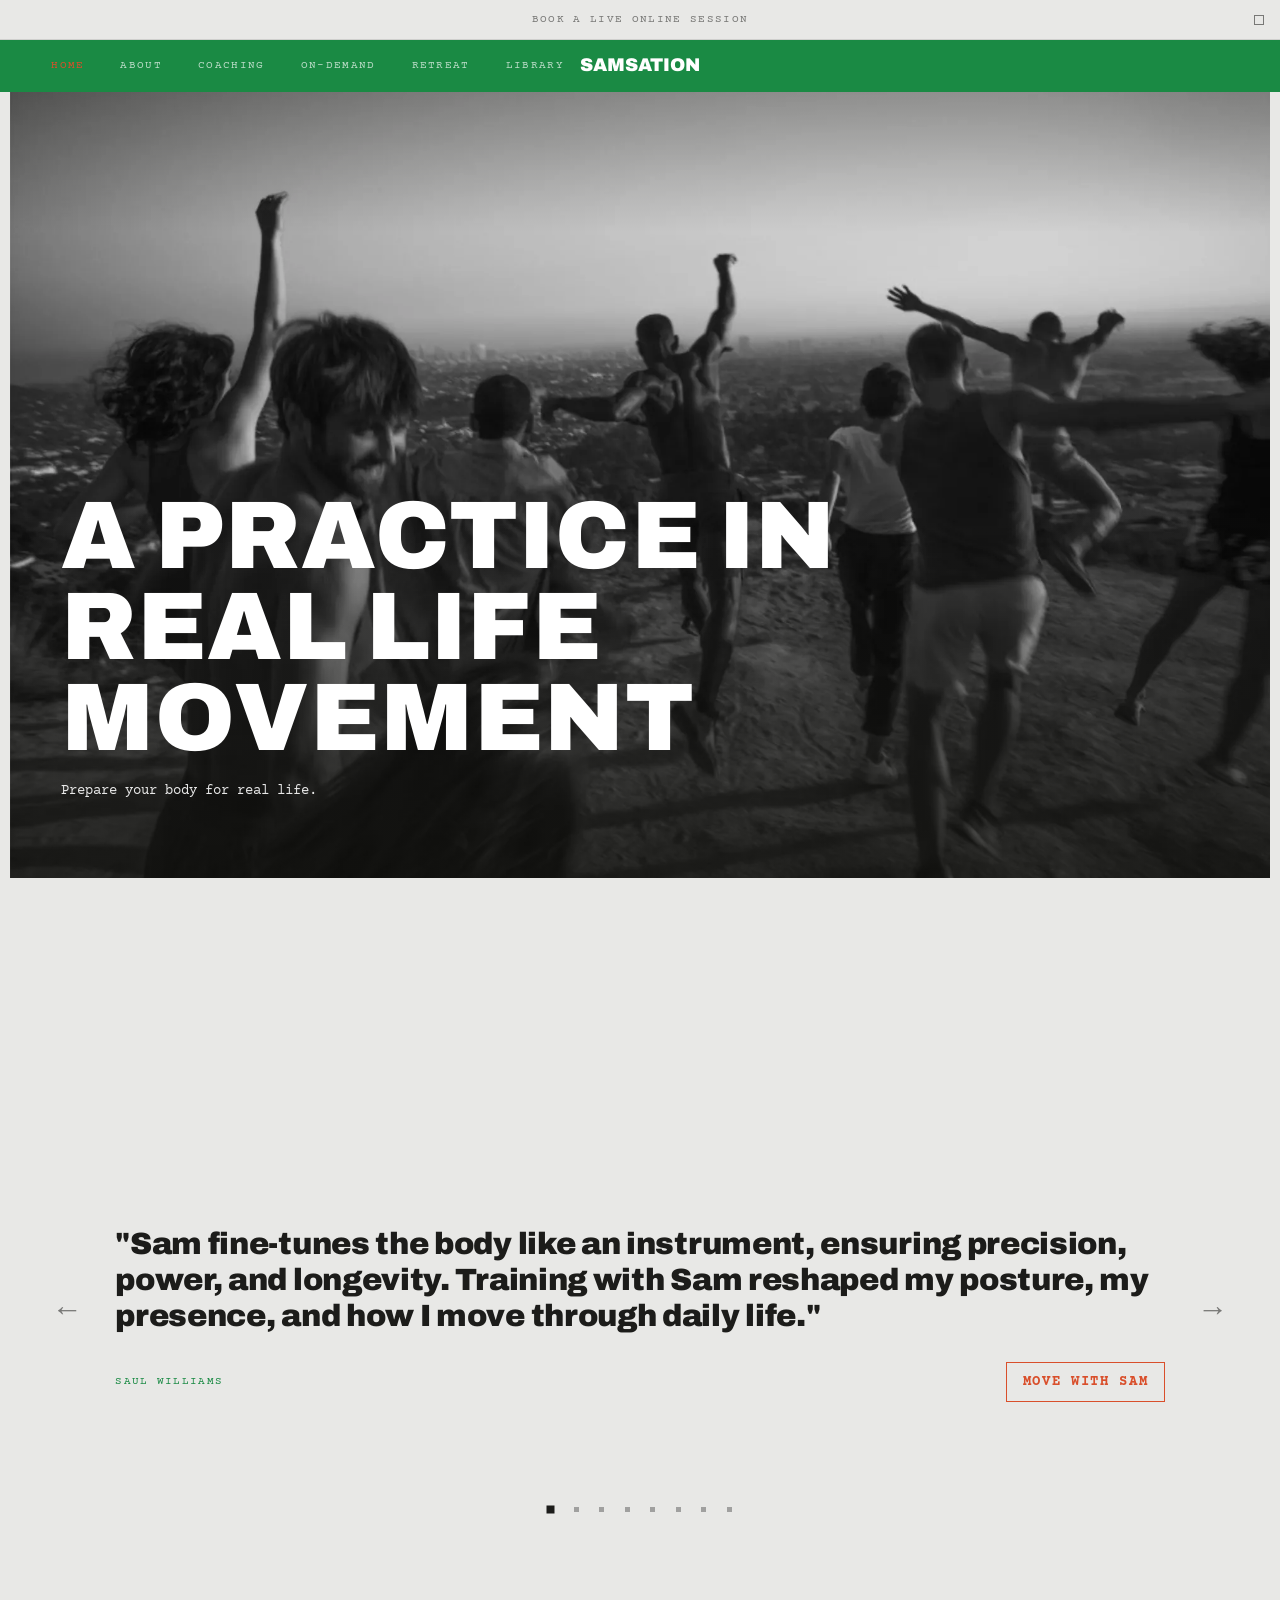
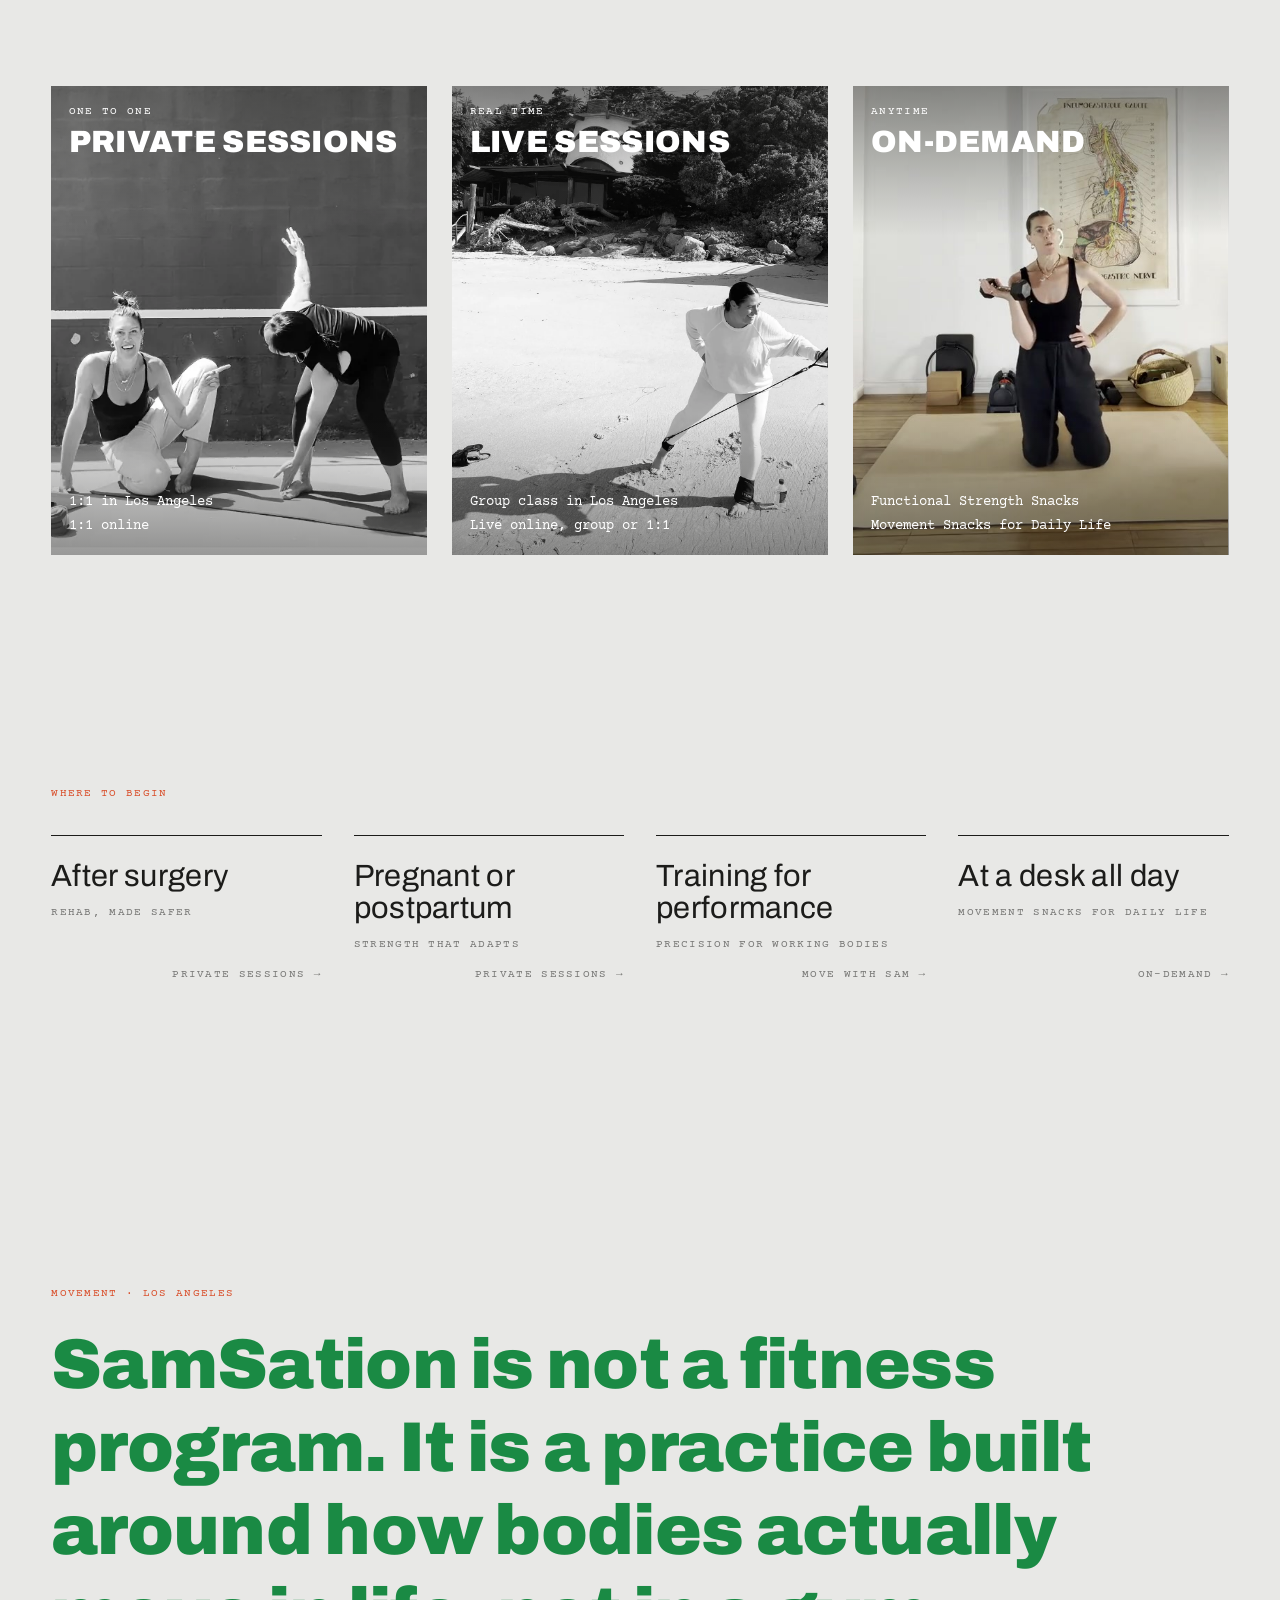
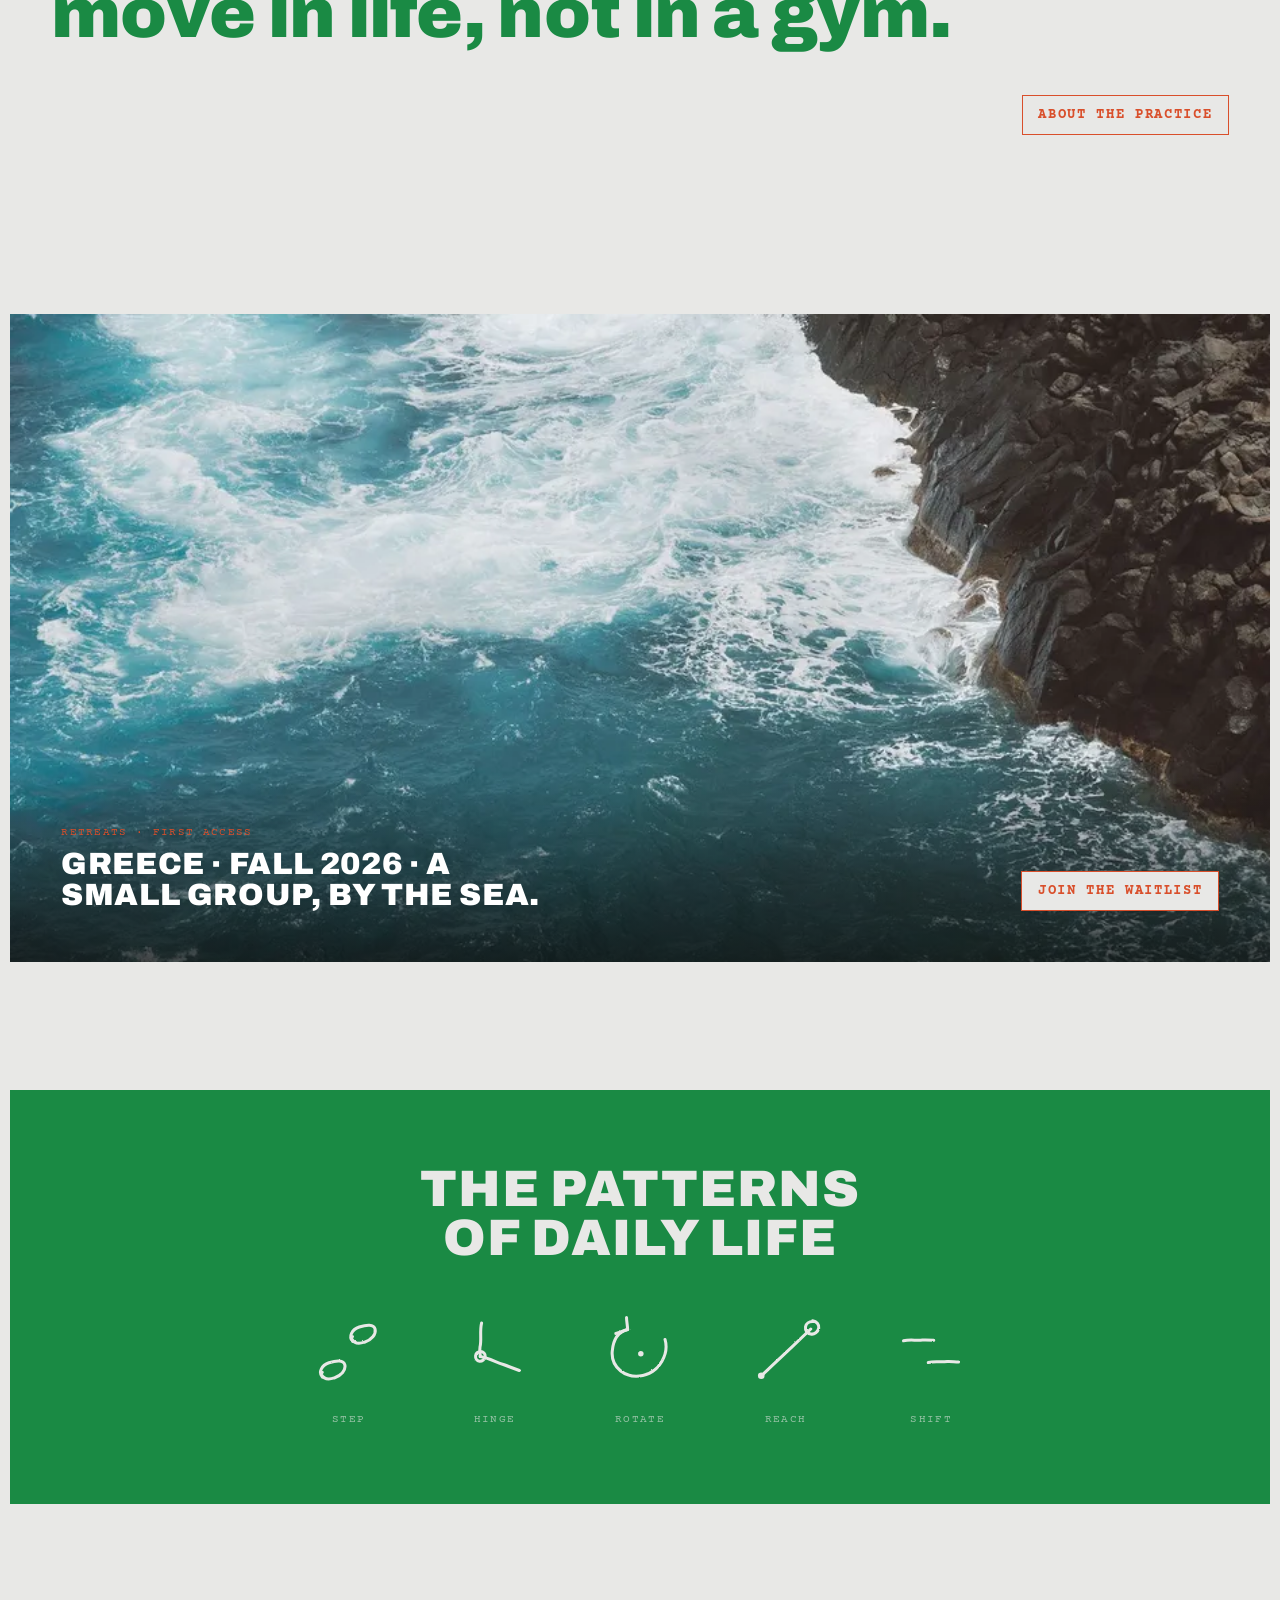
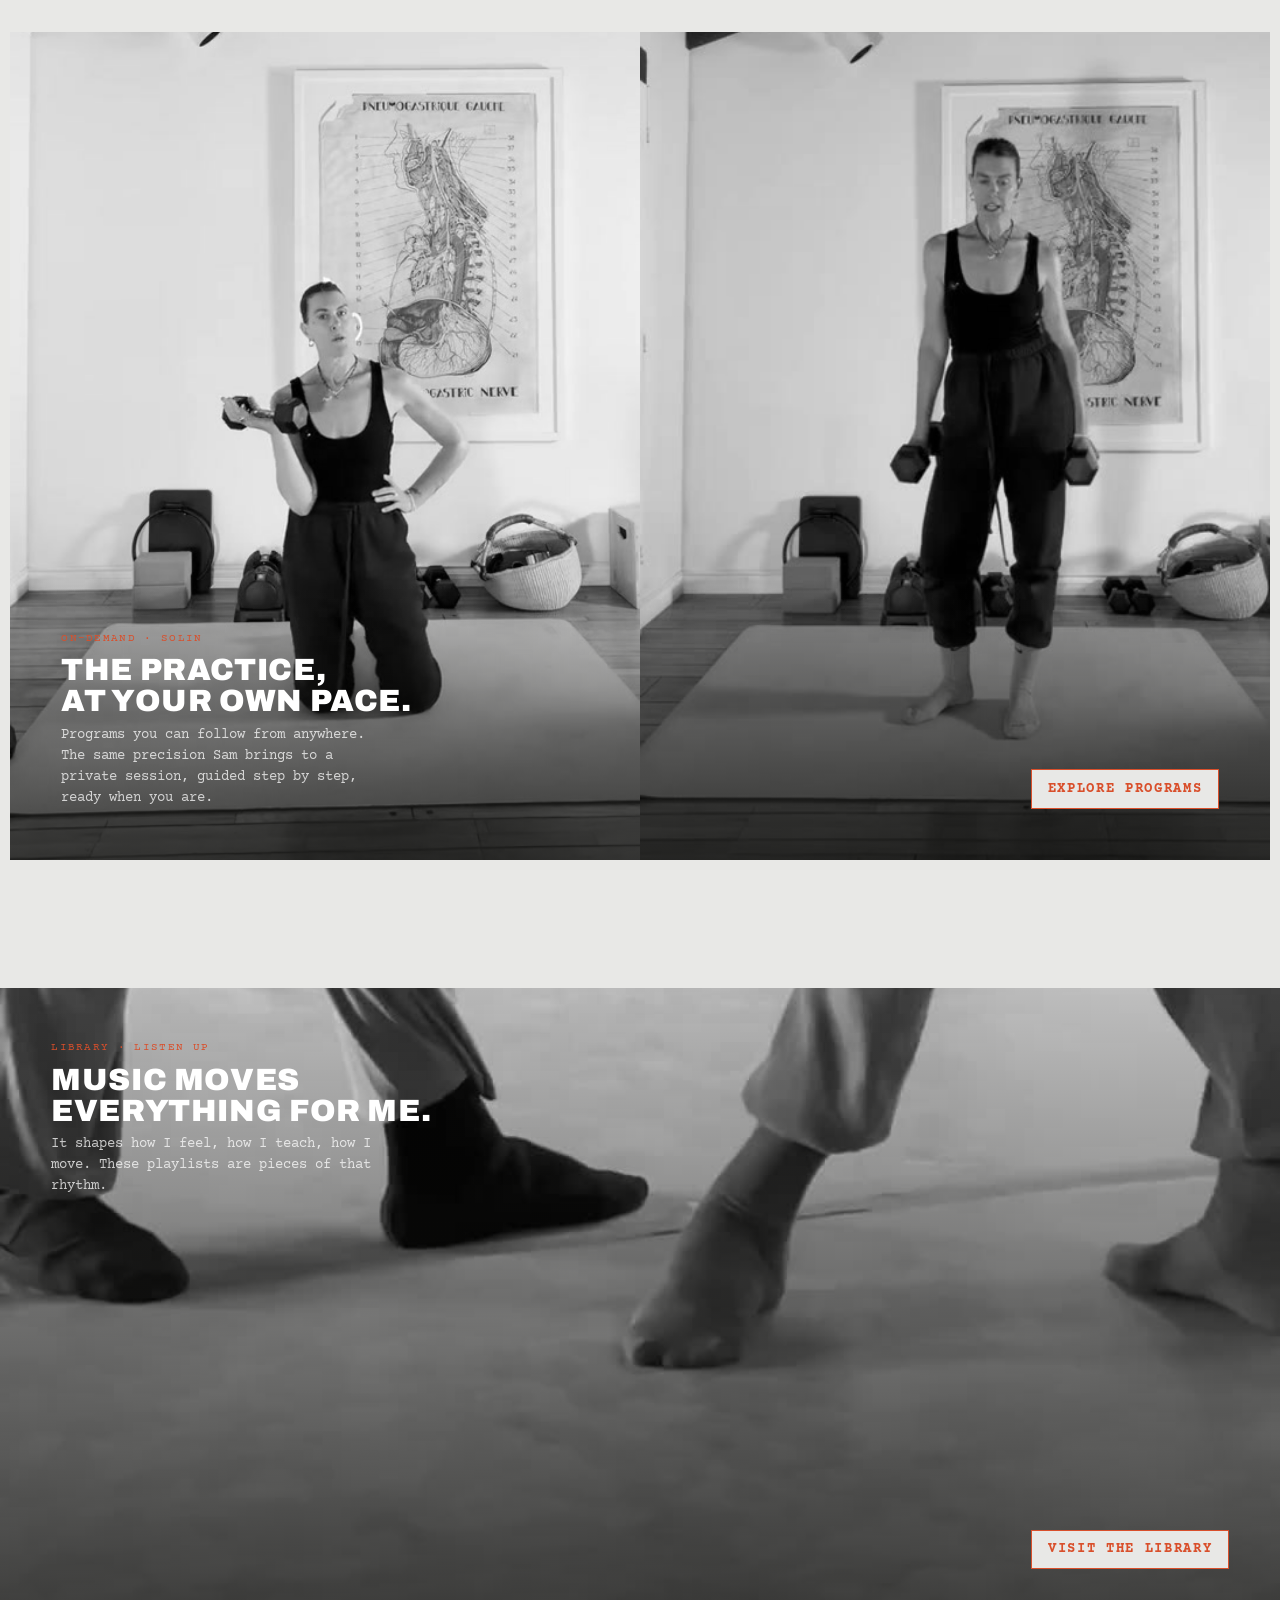
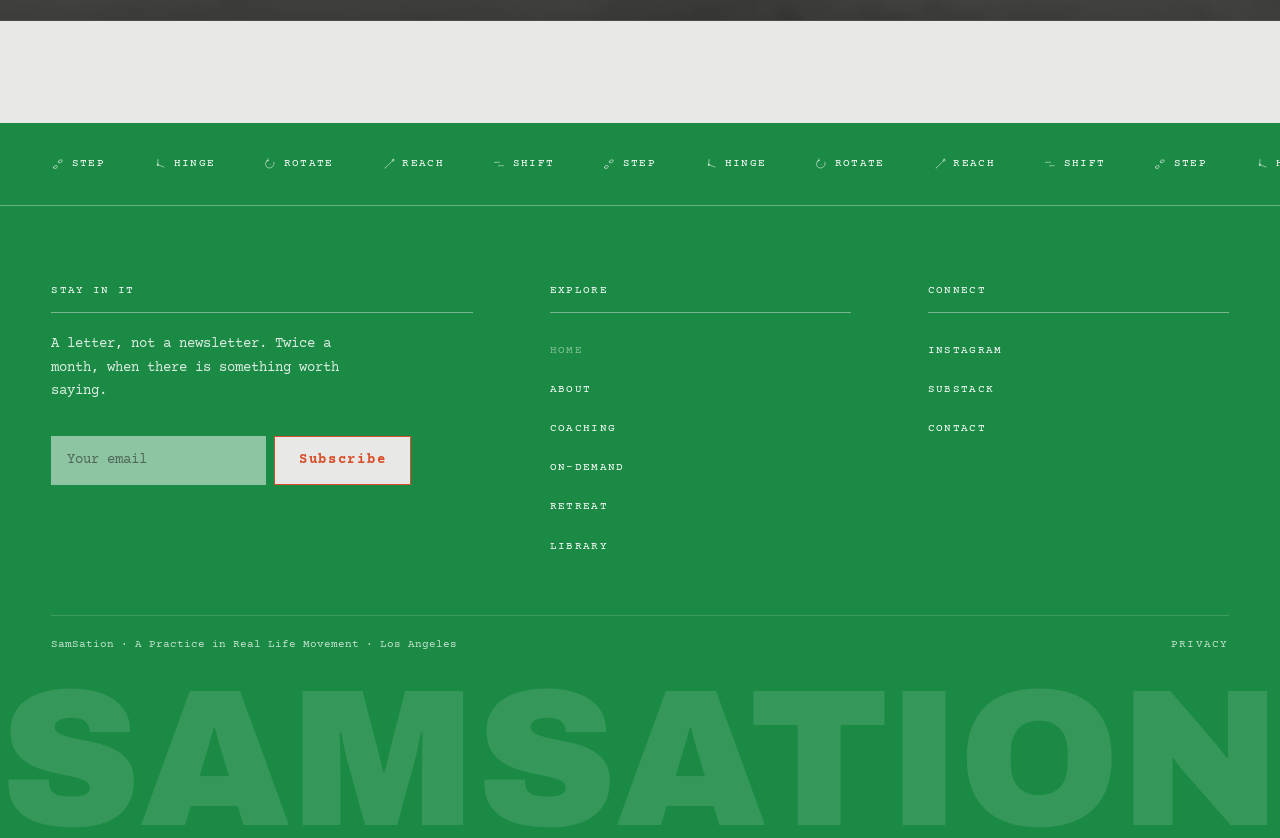
==== index.html @ 74f1b41d "American English pass: programme→program, enquire→inquire, centre→center, grey→gray, honours→honors;" ====
<!DOCTYPE html>
<html lang="en">
<head>
  <meta charset="UTF-8">
  <meta name="viewport" content="width=device-width, initial-scale=1.0">
  <title>SamSation · A Practice in Real Life Movement</title>
  <meta name="description" content="SamSation, a practice in real life movement. Private, group, and live sessions in Los Angeles and online. Prepare your body for real life.">
  <!-- SEO/AEO block -->
  <link rel="canonical" href="https://samsation.co/">
  <meta property="og:type" content="website">
  <meta property="og:site_name" content="SamSation">
  <meta property="og:title" content="SamSation · A Practice in Real Life Movement">
  <meta property="og:description" content="SamSation, a practice in real life movement. Private, group, and live sessions in Los Angeles and online. Prepare your body for real life.">
  <meta property="og:url" content="https://samsation.co/">
  <meta property="og:image" content="https://samsation.co/img/og-home.jpg">
  <meta property="og:image:width" content="1200">
  <meta property="og:image:height" content="630">
  <meta property="og:image:alt" content="Two dancers mid-air above the Los Angeles skyline">
  <meta name="twitter:card" content="summary_large_image">
  <meta name="twitter:title" content="SamSation · A Practice in Real Life Movement">
  <meta name="twitter:description" content="SamSation, a practice in real life movement. Private, group, and live sessions in Los Angeles and online. Prepare your body for real life.">
  <meta name="twitter:image" content="https://samsation.co/img/og-home.jpg">
  <link rel="icon" type="image/svg+xml" href="img/favicon.svg">
  <link rel="icon" type="image/png" sizes="64x64" href="img/favicon-64.png">
  <link rel="apple-touch-icon" href="img/apple-touch-icon.png">
  <link rel="stylesheet" href="style.css?v=20260805-2">
  <script type="application/ld+json">
{
  "@context": "https://schema.org",
  "@graph": [
    {
      "@type": "WebSite",
      "@id": "https://samsation.co/#website",
      "name": "SamSation",
      "url": "https://samsation.co/",
      "publisher": {
        "@id": "https://samsation.co/#samsation"
      }
    },
    {
      "@type": "LocalBusiness",
      "@id": "https://samsation.co/#samsation",
      "name": "SamSation",
      "description": "A practice in real life movement. Private, group, and live sessions in Los Angeles and online.",
      "url": "https://samsation.co/",
      "email": "hello@samrabon.com",
      "founder": {
        "@id": "https://samsation.co/#sam"
      },
      "address": {
        "@type": "PostalAddress",
        "addressLocality": "Los Angeles",
        "addressRegion": "CA",
        "addressCountry": "US"
      },
      "areaServed": [
        "Los Angeles",
        "Online"
      ]
    },
    {
      "@type": "Person",
      "@id": "https://samsation.co/#sam",
      "name": "Sam Rabon",
      "jobTitle": "Movement coach",
      "description": "Sam Rabon has spent more than 40 years in movement, first as a professional dancer, then building and running studios in Sydney and Los Angeles. Today she coaches privately.",
      "url": "https://samsation.co/about.html",
      "sameAs": [
        "https://solin.stream/samrabon",
        "https://www.instagram.com/samrabon_",
        "https://samrabon.substack.com"
      ]
    }
  ]
}
  </script>

<script>(function(){var t="light";try{t=localStorage.getItem("samsation-theme")||"light"}catch(e){}document.documentElement.setAttribute("data-theme",t);})();</script>
</head>
<body>

  <a class="skip-link" href="#main">Skip to content</a>

  <!-- ── Top bar: booking, Rhode-style announcement band ── -->
  <a class="topbar" href="coaching.html#book">Book a live online session</a>

  <!-- ── Glyph sprite: minimal geometric marks, one motif per pattern —
       no figures, just the object/gesture each pattern is named for ── -->
  <svg style="display:none" aria-hidden="true">
    <filter id="pencil" x="-30%" y="-30%" width="160%" height="160%">
      <feTurbulence type="fractalNoise" baseFrequency="0.9" numOctaves="2" seed="7" result="n"/>
      <feDisplacementMap in="SourceGraphic" in2="n" scale="1.8" xChannelSelector="R" yChannelSelector="G"/>
    </filter>
    <!-- STEP: two footprints, ascending diagonal — the gait pattern -->
    <symbol id="glyph-step" viewBox="0 0 32 32" fill="none">
      <path d="M5.6 23.7 C5 21.4 7.1 19.7 10 20 C12.7 20.3 15.3 21.2 14.9 23.1 C14.5 25 12 26.2 9.4 25.8 C7.1 25.5 5.8 24.5 5.7 22.9 C5.7 22.5 6 22.2 6.3 22.1" transform="rotate(-25 10 23)"/>
      <path d="M16.6 10.7 C16 8.4 18.1 6.7 21 7 C23.7 7.3 26.3 8.2 25.9 10.1 C25.5 12 23 13.2 20.4 12.8 C18.1 12.5 16.8 11.5 16.7 9.9 C16.7 9.5 17 9.2 17.3 9.1" transform="rotate(-25 21 10)"/>
    </symbol>
    <!-- HINGE: a single bracket folding at a pivot — the geometry of bending -->
    <symbol id="glyph-hinge" viewBox="0 0 32 32" fill="none">
      <path d="M11.5 5.8 C10.7 9 11.6 11.9 10.9 14.6 C10.7 15.7 11 16.9 11 18" stroke-linecap="round"/>
      <path d="M11 18 C14 18.5 16.6 20 19.4 20.9 C21.3 21.6 23.3 22.4 25.2 23.1" stroke-linecap="round"/>
      <path d="M11.1 16.2 C12.1 16.2 12.9 17 12.8 18 C12.7 19 11.7 19.8 10.7 19.7 C9.8 19.6 9.2 18.7 9.3 17.8 C9.4 16.9 10.1 16.3 11.3 16.3"/>
    </symbol>
    <!-- ROTATE: an orbit with a clear arrowhead and a still center -->
    <symbol id="glyph-rotate" viewBox="0 0 32 32" fill="none">
      <path d="M25.1 11.8 C26.6 17 23.2 23.6 17 24.9 C10.7 26.2 5.4 21.9 5.9 16.1 C6.3 11.4 8.6 8.9 11.5 8.2" stroke-linecap="round" stroke-linejoin="round"/>
      <path d="M11.5 8.2 C10.1 8.5 8.7 9.3 7.2 9.6 M11.5 8.2 C11.5 6.8 11.1 5.3 11.1 3.8" stroke-linecap="round" stroke-linejoin="round"/>
      <circle cx="16.3" cy="17" r="1"  fill="currentColor" stroke="none"/>
    </symbol>
    <!-- REACH: a line of extension from a fixed base to the point it meets -->
    <symbol id="glyph-reach" viewBox="0 0 32 32" fill="none">
      <path d="M7.5 24.6 C11.4 20.8 14.6 17.9 18.2 14.5 C20.5 12.3 22.8 10.1 25 8" stroke-linecap="round"/>
      <circle cx="7" cy="25" r="1.2" fill="currentColor" stroke="none"/>
      <path d="M25.7 5 C27.1 5.2 28.1 6.4 27.9 7.7 C27.6 9.1 26.3 10.1 25 9.8 C23.7 9.6 22.9 8.5 23.1 7.2 C23.3 6.1 24.3 5.2 25.9 5.3"/>
    </symbol>
    <!-- SHIFT: two bars, offset — the visual fact of lateral displacement -->
    <symbol id="glyph-shift" viewBox="0 0 32 32" fill="none">
      <path d="M6 12.3 C8.4 11.7 10.6 12.3 12.9 12 C14.3 11.9 15.6 12 17 12.1" stroke-linecap="round"/>
      <path d="M15 20.2 C17.4 19.6 19.6 20.2 21.9 19.8 C23.3 19.7 24.6 20 26 20" stroke-linecap="round"/>
    </symbol>
  </svg>


  <!-- ── Nav pill ── -->
  <nav class="nav-pill" id="navPill">
    <div class="nav-pill__inner">
      <button class="nav-pill__hamburger" id="navToggle" aria-label="Open menu" aria-expanded="false">
        <span></span><span></span>
      </button>
      <nav class="nav-pill__links">
        <a href="index.html" aria-current="page">Home</a>
        <a href="about.html">About</a>
        <a href="coaching.html">Coaching</a>
        <a href="on-demand.html">On-Demand</a>
        <a href="retreat.html">Retreat</a>
        <a href="library.html">Library</a>
      </nav>
      <a href="index.html" class="nav-pill__wordmark">SamSation</a>
    </div>
  </nav>

  <!-- ── Nav menu removed: pill expands inline ── -->

  <!-- ── Mobile full-screen overlay menu ── -->
  <div class="nav-overlay" id="navOverlay" aria-hidden="true">
    <a href="index.html" aria-current="page">Home</a>
    <a href="about.html">About</a>
    <a href="coaching.html">Coaching</a>
    <a href="on-demand.html">On-Demand</a>
    <a href="retreat.html">Retreat</a>
    <a href="library.html">Library</a>
    <div class="nav-overlay__foot">
      <a href="https://www.instagram.com/samrabon_" target="_blank" rel="noopener">Instagram</a>
      <a href="https://samrabon.substack.com" target="_blank" rel="noopener">Substack</a>
    </div>
  </div>

  <div class="page" id="main">

    <!-- ── Hero: one full-bleed image, one statement ── -->
    <section class="hero-full">
      <a href="coaching.html" class="hero-full__cover-link" aria-label="Move with Sam — coaching"></a>
      <picture>
        <source srcset="img/hero-la-run.webp" type="image/webp">
        <img src="img/hero-la-run.jpg" alt="Group running toward the view above Los Angeles at dusk" loading="eager">
      </picture>
      <div class="hero-full__overlay">
        <h1 class="hero-full__title"><a class="hl-link" href="coaching.html">A Practice in<br>Real Life Movement</a></h1>
        <p class="hero-full__line">Prepare your body for real life.</p>
      </div>
    </section>

    <!-- ── Testimonials: auto-carousel, arrows flank quote, whole slide is CTA ── -->
    <section class="s-testimonials-slide fade-in" aria-label="Client testimonials">

      <div class="ts-stage">
        <button class="ts-prev" aria-label="Previous testimonial">←</button>

        <div class="ts-track" aria-live="polite">

          <a class="ts-slide is-active" href="coaching.html#private" aria-hidden="false">
            <blockquote>
              <p class="ts-quote">"Sam fine-tunes the body like an instrument, ensuring precision, power, and longevity. Training with Sam reshaped my posture, my presence, and how I move through daily life."</p>
              <footer class="ts-foot">
                <cite class="ts-cite">Saul Williams</cite>
                <span class="pill-cta">Move with Sam</span>
              </footer>
            </blockquote>
          </a>

          <a class="ts-slide" href="coaching.html#private" aria-hidden="true">
            <blockquote>
              <p class="ts-quote">"She sees movement patterns others miss. I feel stronger and more capable than ever."</p>
              <footer class="ts-foot">
                <cite class="ts-cite">Adam Lambert</cite>
                <span class="pill-cta">Move with Sam</span>
              </footer>
            </blockquote>
          </a>

          <a class="ts-slide" href="coaching.html" aria-hidden="true">
            <blockquote>
              <p class="ts-quote">"Removed shoulder limitations and improved my singing performance. Her guidance is a game-changer for both body and mind."</p>
              <footer class="ts-foot">
                <cite class="ts-cite">Aijia Grammer</cite>
                <span class="pill-cta">Move with Sam</span>
              </footer>
            </blockquote>
          </a>

          <a class="ts-slide" href="about.html" aria-hidden="true">
            <blockquote>
              <p class="ts-quote">"Her method seamlessly integrates strength, mobility, and healing. We collaborate and confidently exchange clients, knowing they are in the best hands."</p>
              <footer class="ts-foot">
                <cite class="ts-cite">Dr. Jocelyne Miranda</cite>
                <span class="pill-cta">Meet Sam</span>
              </footer>
            </blockquote>
          </a>

          <a class="ts-slide" href="on-demand.html" aria-hidden="true">
            <blockquote>
              <p class="ts-quote">"Her precision has given me longevity in my career. Every session is exactly what my body needs."</p>
              <footer class="ts-foot">
                <cite class="ts-cite">NBA Player</cite>
                <span class="pill-cta">Practice anywhere</span>
              </footer>
            </blockquote>
          </a>

          <a class="ts-slide" href="coaching.html#private" aria-hidden="true">
            <blockquote>
              <p class="ts-quote">"Sam guided me back with patience and strength. I regained confidence I thought I'd lost forever."</p>
              <footer class="ts-foot">
                <cite class="ts-cite">Postnatal Recovery Client</cite>
                <span class="pill-cta">Move with Sam</span>
              </footer>
            </blockquote>
          </a>

          <a class="ts-slide" href="coaching.html" aria-hidden="true">
            <blockquote>
              <p class="ts-quote">"Sam is the coaches' coach. Her eye for detail transformed not only my body but my teaching."</p>
              <footer class="ts-foot">
                <cite class="ts-cite">Fellow Coach</cite>
                <span class="pill-cta">Move with Sam</span>
              </footer>
            </blockquote>
          </a>

          <a class="ts-slide" href="coaching.html#private" aria-hidden="true">
            <blockquote>
              <p class="ts-quote">"I came to Sam after surgery, unsure if I'd ever move comfortably again. She rebuilt my confidence step by step, physically and emotionally."</p>
              <footer class="ts-foot">
                <cite class="ts-cite">Private Client</cite>
                <span class="pill-cta">Move with Sam</span>
              </footer>
            </blockquote>
          </a>

        </div><!-- /.ts-track -->

        <button class="ts-next" aria-label="Next testimonial">→</button>

        <div class="ts-dots" role="tablist">
          <button class="ts-dot ts-dot--active" role="tab" aria-selected="true"  aria-label="Testimonial 1"></button>
          <button class="ts-dot" role="tab" aria-selected="false" aria-label="Testimonial 2"></button>
          <button class="ts-dot" role="tab" aria-selected="false" aria-label="Testimonial 3"></button>
          <button class="ts-dot" role="tab" aria-selected="false" aria-label="Testimonial 4"></button>
          <button class="ts-dot" role="tab" aria-selected="false" aria-label="Testimonial 5"></button>
          <button class="ts-dot" role="tab" aria-selected="false" aria-label="Testimonial 6"></button>
          <button class="ts-dot" role="tab" aria-selected="false" aria-label="Testimonial 7"></button>
          <button class="ts-dot" role="tab" aria-selected="false" aria-label="Testimonial 8"></button>
        </div>

      </div><!-- /.ts-stage -->

    </section>
    <!-- ── Shelf: the four products under the hero (Rhode-style, no boxes) ── -->
    <section class="s-shelf s-shelf--v2 fade-in">
      <a href="coaching.html#private" class="s-shelf__item">
        <div class="s-shelf__head">
          <span class="label">One to one</span>
          <h2 class="s-shelf__name">Private Sessions</h2>
        </div>
        <div class="s-shelf__img">
          <picture>
            <source srcset="img/hero-session.webp" type="image/webp">
            <img src="img/hero-session.jpg" alt="Private session with Sam" loading="lazy">
          </picture>
        </div>
        <picture class="s-shelf__hoverimg">
          <source srcset="img/hero-session-tight.webp" type="image/webp">
          <img src="img/hero-session-tight.jpg" alt="" loading="lazy" aria-hidden="true">
        </picture>
        <p class="s-shelf__meta">1:1 in Los Angeles<br>1:1 online</p>
        <span class="s-shelf__cta">Inquire <span aria-hidden="true">&rarr;</span></span>
      </a>
      <a href="coaching.html#book" class="s-shelf__item">
        <div class="s-shelf__head">
          <span class="label">Real time</span>
          <h2 class="s-shelf__name">Live Sessions</h2>
        </div>
        <div class="s-shelf__img">
          <picture>
            <source srcset="img/sam-beach.webp" type="image/webp">
            <img src="img/sam-beach.jpg" alt="Sam training on the beach" loading="lazy">
          </picture>
        </div>
        <picture class="s-shelf__hoverimg">
          <source srcset="img/sam-beach-tight.webp" type="image/webp">
          <img src="img/sam-beach-tight.jpg" alt="" loading="lazy" aria-hidden="true">
        </picture>
        <p class="s-shelf__meta">Group class in Los Angeles<br>Live online, group or 1:1</p>
        <span class="s-shelf__cta">See the schedule <span aria-hidden="true">&rarr;</span></span>
      </a>
      <a href="on-demand.html" class="s-shelf__item">
        <div class="s-shelf__head">
          <span class="label">Anytime</span>
          <h2 class="s-shelf__name">On-Demand</h2>
        </div>
        <div class="s-shelf__img">
          <video
            data-src="video/solin-ondemand.mp4" preload="none"
            poster="img/solin-ondemand-poster.jpg"
            muted loop playsinline
            aria-label="Sam training, preview of an On-Demand program">
          </video>
        </div>
        <picture class="s-shelf__hoverimg">
          <source srcset="img/ondemand-strength-tight.webp" type="image/webp">
          <img src="img/ondemand-strength-tight.jpg" alt="" loading="lazy" aria-hidden="true">
        </picture>
        <p class="s-shelf__meta">Functional Strength Snacks<br>Movement Snacks for Daily Life</p>
        <span class="s-shelf__cta">Explore the programs <span aria-hidden="true">&rarr;</span></span>
      </a>
    </section>

        <!-- ── Where to begin: entry by need (copy pending Sam sign-off) ── -->
    <section class="s-needs fade-in" aria-label="Where to begin">
      <span class="label">Where to begin</span>
      <div class="s-needs__grid">
        <a class="s-needs__item" href="coaching.html#private">
          <span class="s-needs__name">After surgery</span>
          <span class="s-needs__line">Rehab, made safer</span>
          <span class="s-needs__cta">Private sessions &rarr;</span>
        </a>
        <a class="s-needs__item" href="coaching.html#private">
          <span class="s-needs__name">Pregnant or postpartum</span>
          <span class="s-needs__line">Strength that adapts</span>
          <span class="s-needs__cta">Private sessions &rarr;</span>
        </a>
        <a class="s-needs__item" href="coaching.html">
          <span class="s-needs__name">Training for performance</span>
          <span class="s-needs__line">Precision for working bodies</span>
          <span class="s-needs__cta">Move with Sam &rarr;</span>
        </a>
        <a class="s-needs__item" href="on-demand.html">
          <span class="s-needs__name">At a desk all day</span>
          <span class="s-needs__line">Movement snacks for daily life</span>
          <span class="s-needs__cta">On-demand &rarr;</span>
        </a>
      </div>
    </section>

    <!-- ── Claim: full-width statement, after testimonials ── -->
    <section class="s-claim s-claim--green fade-in">
      <span class="label">Movement · Los Angeles</span>
      <h2><a class="hl-link" href="about.html">SamSation is not a fitness program. It is a practice built around how bodies actually move in life, not in a gym.</a></h2>
      <a href="about.html" class="pill-cta">About the practice</a>
    </section>


    <!-- ── Retreat: the one full-bleed image moment (Habitas-style) ── -->
    <section class="s-retreat fade-in">
      <div class="s-retreat__inner">
        <a class="media-link" href="retreat.html" aria-label="Retreats">
        <picture>
          <source srcset="img/retreat-pantelleria.webp" type="image/webp">
          <img src="img/retreat-pantelleria.jpg" alt="Waves breaking against volcanic rock, Pantelleria">
        </picture>
        </a>
        <div class="s-retreat__caption">
          <div>
            <span class="label label--accent">Retreats &middot; First access</span>
            <h3><a class="hl-link" href="retreat.html">Greece · Fall 2026 · A small group, by the sea.</a></h3>
          </div>
          <div class="s-retreat__caption-right">
            <a href="retreat.html" class="pill-cta pill-cta--light">Join the waitlist</a>
          </div>
        </div>
      </div>
    </section>

    <!-- ── Patterns module: full-height, own section ── -->
    <section class="s-patterns-module fade-in">
      <div class="s-patterns-module__inner">
        <h2 class="s-patterns-module__title">The Patterns<br>of Daily Life</h2>
        <div class="s-patterns-module__row">
          <div class="s-patterns-module__item">
            <svg class="glyph glyph--88" aria-hidden="true"><use href="#glyph-step"></use></svg>
            <span>Step</span>
          </div>
          <div class="s-patterns-module__item">
            <svg class="glyph glyph--88" aria-hidden="true"><use href="#glyph-hinge"></use></svg>
            <span>Hinge</span>
          </div>
          <div class="s-patterns-module__item">
            <svg class="glyph glyph--88" aria-hidden="true"><use href="#glyph-rotate"></use></svg>
            <span>Rotate</span>
          </div>
          <div class="s-patterns-module__item">
            <svg class="glyph glyph--88" aria-hidden="true"><use href="#glyph-reach"></use></svg>
            <span>Reach</span>
          </div>
          <div class="s-patterns-module__item">
            <svg class="glyph glyph--88" aria-hidden="true"><use href="#glyph-shift"></use></svg>
            <span>Shift</span>
          </div>
        </div>
      </div>
    </section>

    <!-- ── On-Demand: full-bleed video moment, before footer (Retreats treatment) ── -->
    <section class="s-ondemand fade-in">
      <div class="s-ondemand__inner">
        <a class="media-link" href="on-demand.html" aria-label="On-Demand programs">
        <div class="s-ondemand__videos">
          <video
            class="s-ondemand__video"
            data-src="video/solin-ondemand.mp4" preload="none"
            poster="img/solin-ondemand-poster.jpg"
            muted loop playsinline
            aria-label="Preview of a Solin on-demand session">
          </video>
          <video
            class="s-ondemand__video"
            data-src="video/sam-solin-reel.mp4" preload="none"
            poster="img/sam-solin-reel-poster.jpg"
            muted loop playsinline
            aria-label="Sam leading a Solin on-demand session">
          </video>
        </div>
        </a>
        <div class="s-ondemand__caption">
          <div>
            <span class="label">On-Demand &middot; Solin</span>
            <h2 class="s-ondemand__title"><a class="hl-link" href="on-demand.html">The practice,<br>at your own pace.</a></h2>
            <p class="s-ondemand__text">Programs you can follow from anywhere. The same precision Sam brings to a private session, guided step by step, ready when you are.</p>
          </div>
          <div class="s-ondemand__caption-right">
            <a href="on-demand.html" class="pill-cta pill-cta--light">Explore programs</a>
          </div>
        </div>
      </div>
    </section>

    <!-- ── Library / Listen Up: full-bleed music moment (Retreats treatment) ── -->
    <section class="s-music fade-in">
      <div class="s-music__inner">
        <a class="s-music__cover" href="library.html" aria-label="Visit the library"></a>
        <video
          class="s-music__video"
          data-src="video/library-music.mp4" preload="none"
          poster="img/library-music-poster.jpg"
          muted loop playsinline
          aria-label="Dancers moving barefoot on the grass"></video>
        <div class="s-music__caption">
          <div>
            <span class="label">Library &middot; Listen Up</span>
            <h2 class="s-music__title"><a class="hl-link" href="library.html">Music moves<br>everything for me.</a></h2>
            <p class="s-music__text">It shapes how I feel, how I teach, how I move. These playlists are pieces of that rhythm.</p>
            <iframe class="s-music__embed" src="https://open.spotify.com/embed/playlist/3uNQjEUZgDPPNUtaXAe1pN?utm_source=generator" width="100%" height="352" frameBorder="0" allowfullscreen loading="lazy" allow="autoplay; clipboard-write; encrypted-media; fullscreen; picture-in-picture" title="Été 2026 &middot; playlist by Sam Rabon on Spotify"></iframe>
          </div>
          <div class="s-music__caption-right">
            <a href="library.html" class="pill-cta pill-cta--light">Visit the library</a>
          </div>
        </div>
      </div>
    </section>

  </div><!-- /.page -->

  <!-- ── Footer ── -->
  <footer class="footer">

    <!-- ── Footer ticker: patterns strip, full-width top band ── -->
    <div class="footer__ticker" aria-hidden="true">
      <div class="s-ticker__track">
        <span class="s-ticker__item"><svg class="glyph glyph--14"><use href="#glyph-step"></use></svg>Step</span>
        <span class="s-ticker__item"><svg class="glyph glyph--14"><use href="#glyph-hinge"></use></svg>Hinge</span>
        <span class="s-ticker__item"><svg class="glyph glyph--14"><use href="#glyph-rotate"></use></svg>Rotate</span>
        <span class="s-ticker__item"><svg class="glyph glyph--14"><use href="#glyph-reach"></use></svg>Reach</span>
        <span class="s-ticker__item"><svg class="glyph glyph--14"><use href="#glyph-shift"></use></svg>Shift</span>
        <span class="s-ticker__item"><svg class="glyph glyph--14"><use href="#glyph-step"></use></svg>Step</span>
        <span class="s-ticker__item"><svg class="glyph glyph--14"><use href="#glyph-hinge"></use></svg>Hinge</span>
        <span class="s-ticker__item"><svg class="glyph glyph--14"><use href="#glyph-rotate"></use></svg>Rotate</span>
        <span class="s-ticker__item"><svg class="glyph glyph--14"><use href="#glyph-reach"></use></svg>Reach</span>
        <span class="s-ticker__item"><svg class="glyph glyph--14"><use href="#glyph-shift"></use></svg>Shift</span>
      </div>
    </div>

    <div class="footer__inner footer__inner--cols">
      <div class="footer__col footer__col--news">
        <span class="label footer__newsletter-label">Stay in it</span>
        <p class="footer__newsletter-text">A letter, not a newsletter. Twice a month, when there is something worth saying.</p>
        <form class="footer__form" action="https://samrabon.substack.com/subscribe" method="get" target="_blank">
          <input type="email" name="email" class="footer__input" placeholder="Your email" autocomplete="email">
          <button type="submit" class="footer__submit">Subscribe</button>
        </form>
      </div>
      <nav class="footer__col" aria-label="Footer site navigation">
        <span class="label footer__col-label">Explore</span>
        <div class="footer__nav footer__nav--stack">
          <a href="index.html" aria-current="page">Home</a>
          <a href="about.html">About</a>
          <a href="coaching.html">Coaching</a>
          <a href="on-demand.html">On-Demand</a>
          <a href="retreat.html">Retreat</a>
          <a href="library.html">Library</a>
        </div>
      </nav>
      <div class="footer__col">
        <span class="label footer__col-label">Connect</span>
        <div class="footer__nav footer__nav--stack">
          <a href="https://www.instagram.com/samrabon_" target="_blank" rel="noopener">Instagram</a>
          <a href="https://samrabon.substack.com" target="_blank" rel="noopener">Substack</a>
          <a href="about.html#contact">Contact</a>
        </div>
      </div>
    </div>
    <div class="footer__bottom">
      <p class="footer__meta">SamSation · A Practice in Real Life Movement · Los Angeles</p>
      <a class="footer__privacy" href="privacy.html">Privacy</a>
    </div>
    <div class="footer__wordmark-wrap">
      <div class="footer__wordmark" aria-hidden="true">SamSation</div>
    </div>
  </footer>

  <script src="main.js"></script>
</body>
</html>
---- style.css ----
/* ════════════════════════════════════════════════════════════════
   SamSation — style.css
   DESIGN SYSTEM v2 — consolidated 2026-07-28 (sanctioned rewrite,
   supersedes the append-only history; git is the rollback path).

   The system in one breath:
   Archivo 900 all-caps display · Courier Prime mono everything else
   Gray #e8e8e6 · charcoal ink · green identity · persimmon rollovers
   Zero border radius, site-wide. Accent2 ≈ 5% of any page:
   status, access, aliveness — plus every hover. Never decoration.

   Rules of engagement:
   · New styles use tokens below. No raw hex, no raw clamp() sizes.
   · One button component: .pill-cta (+ --light). No new CTA styles.
   · One hover language: everything rolls over to persimmon.
   · One motion language: --ease + --dur-fast/med/slow.
   · Living reference: /styleguide.html
   ════════════════════════════════════════════════════════════════ */

@import url('https://fonts.googleapis.com/css2?family=Archivo:wght@900&family=Courier+Prime:wght@400;700&display=swap');

/* ── 1 · TOKENS ─────────────────────────────────────────────── */
:root {
  /* Color */
  --bg:       #e8e8e6;
  --ink:      #1c1c1a;
  --ink-mid:  rgba(28,28,26,0.55);
  --ink-dim:  rgba(28,28,26,0.35);
  --hairline: rgba(28,28,26,0.12);
  --accent:   #1a8a44;            /* green — identity (footer, cites) */
  --accent2:  #d94f2b;            /* persimmon — the one orange: status, access, every hover */
  --dark:     #141410;
  --white:    #fff;
  --wash:     rgba(28,28,26,0.05);/* image placeholders, quiet cards  */

  /* Type families */
  --f:        'Courier Prime', 'Courier New', Courier, monospace;
  --f-mono:   'Courier Prime', 'Courier New', Courier, monospace;
  --f-display:'Archivo', 'Helvetica Neue', Helvetica, Arial, sans-serif;

  /* Type scale — display (Archivo 900, all-caps) */
  --t-hero:    clamp(2.75rem, 7.5vw, 6.5rem);  /* homepage hero statement   */
  --t-display: clamp(2.5rem, 5.5vw, 5.25rem);  /* page titles, claims, s-rdl */
  --t-h2:      clamp(2rem, 4vw, 3.5rem);       /* section titles            */
  --t-h3:      clamp(1.4rem, 2.4vw, 2.25rem);  /* module titles, captions, quotes, shelf names, subtitles */

  /* Type scale — mono */
  --t-lead:    clamp(1rem, 1.5vw, 1.25rem);    /* page-intro leads          */
  --t-body:    1rem;                           /* prose; bold for emphasized mono titles */
  --t-small:   0.875rem;                       /* captions, facts, meta     */
  --t-label:   0.6875rem;                      /* labels, ctas, nav, fact dt */

  /* Letter-spacing */
  --ls-display: 0.01em;   /* hero + display sizes            */
  --ls-caps:    0.02em;   /* h2–h5 all-caps                  */
  --ls-label:   0.12em;   /* uppercase mono labels           */

  /* Line-height */
  --lh-display: 1.0;
  --lh-tight:   1.2;
  --lh-body:    1.6;
  --lh-mono:    1.7;
  --lh-prose:   1.8;

  /* Space */
  --page-pad:   clamp(1.5rem, 4vw, 4rem);
  --section:    clamp(5rem, 10vw, 9rem);   /* padded text sections        */
  --section-sm: clamp(4rem, 8vw, 7rem);    /* gap between full-bleed modules */
  --gap:        10px;
  --nav-h:    52px;

  /* Shape — zero radius is the system */
  --r: 0;

  /* Motion */
  --ease:     cubic-bezier(0.23,1,0.32,1);
  --dur-fast: 0.2s;
  --dur-med:  0.35s;
  --dur-slow: 0.6s;

  /* One scrim for caption-on-image moments */
  --scrim-up: linear-gradient(to top, rgba(10,10,8,0.7) 0%, transparent 100%);
}

/* ── 2 · RESET ──────────────────────────────────────────────── */
*, *::before, *::after { box-sizing: border-box; margin: 0; padding: 0; border-radius: 0; }
html { -webkit-text-size-adjust: 100%; }

body {
  font-family: var(--f);
  font-size: var(--t-body);
  line-height: var(--lh-body);
  color: var(--ink);
  background: var(--bg);
  -webkit-font-smoothing: antialiased;
}

img { display: block; width: 100%; height: 100%; object-fit: cover; }
picture { display: contents; }
button { cursor: pointer; border: none; background: none; font: inherit; color: inherit; }
a { color: inherit; text-decoration: none; }
a:focus-visible, button:focus-visible, input:focus-visible {
  outline: 2px solid var(--accent2);
  outline-offset: 2px;
}

/* ── 3 · TYPE COMPONENTS ────────────────────────────────────── */
/* Display voice: one rule for family/weight/case; sizes per class. */
h1, h2, h3, h4,
.hero-full__title, .s-shelf__name, .s-pageintro__title, .s-offer__title,
.s-booking__title, .s-contact__title, .s-claim h2, .s-retreat__caption h3,
.s-libsection__title, .s-ondemand__title, .s-patterns-module__title,
.s-rdl__title, .s-rdl__sub, .ts-quote, .testimonial__quote, .footer__wordmark {
  font-family: var(--f-display);
  font-weight: 900;
  text-transform: uppercase;
  letter-spacing: var(--ls-caps);
  line-height: var(--lh-display);
  color: var(--ink);
}

/* Label: uppercase mono eyebrow */
.label {
  font-family: var(--f-mono);
  font-size: var(--t-label);
  font-weight: 400;
  letter-spacing: var(--ls-label);
  text-transform: uppercase;
  color: var(--accent2);
  display: block;
  margin-bottom: 1.25rem;
}
.label--accent { color: var(--accent2); }  /* legacy alias: all labels are accent now */

/* ── 4 · BUTTON — the one CTA component ─────────────────────── */
.pill-cta,
.pill-cta--light {
  display: inline-flex;
  align-items: center;
  gap: 0.4em;
  font-family: var(--f-mono);
  font-size: var(--t-small);   /* one step above labels: buttons must not dress like labels */
  font-weight: 700;
  letter-spacing: var(--ls-label);
  text-transform: uppercase;
  color: var(--accent2);
  background: var(--bg);
  border: 1px solid var(--accent2);
  padding: 0.55em 1.1em;
}
.pill-cta:hover,
.pill-cta--light:hover {
  background: var(--accent2);
  color: #fff;
  border-color: var(--accent2);
}


/* Inline text link — the third and last link form (CTA, nav/label link, text link) */
.text-link {
  text-decoration: underline;
  text-underline-offset: 3px;
}
.text-link:hover { color: var(--accent2); }

/* Legal / long-form utility page body */
.s-legal {
  padding: 0 var(--page-pad) var(--section);
  max-width: 900px;
}

/* Skip link — visible only on keyboard focus */
.skip-link {
  position: fixed;
  top: 0.75rem; left: 0.75rem;
  z-index: 200;
  transform: translateY(-300%);
  background: var(--ink);
  color: var(--bg);
  font-family: var(--f-mono);
  font-size: var(--t-label);
  letter-spacing: var(--ls-label);
  text-transform: uppercase;
  padding: 0.75rem 1rem;
}
.skip-link:focus-visible { transform: none; }

/* ── 5 · NAV ────────────────────────────────────────────────── */
.nav-pill {
  position: fixed;
  top: 1.25rem;
  left: 50%;
  transform: translateX(-50%);
  z-index: 100;
  transition: transform 0.25s var(--ease);
}
.nav-pill__inner {
  position: relative;
  display: grid;
  grid-template-columns: var(--nav-h) 1fr var(--nav-h);
  align-items: center;
  height: var(--nav-h);
  width: clamp(220px, 22vw, 280px);
  background: var(--accent);
  transition: width 0.4s cubic-bezier(0.4,0,0.2,1), padding 0.3s ease;
  overflow: hidden;
  cursor: pointer;
}
.nav-pill.is-expanded .nav-pill__inner {
  width: min(780px, calc(100vw - 2rem));
  grid-template-columns: auto 1fr auto;
  padding: 0 1.5rem;
}
.nav-pill__hamburger {
  display: flex;
  flex-direction: column;
  align-items: center;
  justify-content: center;
  gap: 5px;
  width: var(--nav-h);
  height: var(--nav-h);
  flex-shrink: 0;
}
.nav-pill__hamburger span {
  display: block;
  width: 16px;
  height: 1.5px;
  background: #fff;
  transition: all 0.25s ease;
  transform-origin: center;
}
.nav-pill__hamburger.is-open span:first-child { transform: translateY(3.25px) rotate(45deg); }
.nav-pill__hamburger.is-open span:last-child  { transform: translateY(-3.25px) rotate(-45deg); }
.nav-pill__wordmark {
  text-align: center;
  align-self: stretch;
  display: inline-flex;
  align-items: center;
  justify-content: center;
  font-family: var(--f-mono);
  font-size: var(--t-label);
  font-weight: 500;
  letter-spacing: var(--ls-label);
  text-transform: uppercase;
  color: #fff;
  white-space: nowrap;
}
.nav-pill__links {
  display: none;
  align-items: center;
  justify-content: center;
  gap: 2rem;
}
.nav-pill.is-expanded .nav-pill__links { display: flex; }
.nav-pill__links a {
  font-family: var(--f-mono);
  font-size: var(--t-label);
  font-weight: 500;
  letter-spacing: var(--ls-label);
  text-transform: uppercase;
  color: rgba(255,255,255,0.7);
  white-space: nowrap;
  padding: 0.55rem 0;  /* 24px+ hit area, no visual change */
}
.nav-pill__links a:hover { color: var(--accent2); }
.nav-pill__links a[aria-current="page"] { color: var(--accent2); } /* you are here = the hover color, held */
.nav-pill__spacer { width: var(--nav-h); flex-shrink: 0; }

/* Full-screen overlay menu — activated in the mobile MQ */
.nav-overlay { display: none; }

/* ── 6 · PAGE WRAPPER ───────────────────────────────────────── */
.page { max-width: 1600px; margin: 0 auto; }

/* ── 7 · HERO (homepage, full-bleed) ────────────────────────── */
.hero-full {
  position: relative;
  margin: var(--gap) var(--gap) var(--section);
  overflow: hidden;
}
.hero-full img {
  display: block;
  width: 100%;
  height: clamp(520px, 92vh, 900px);
  object-fit: cover;
}
.hero-full__overlay {
  position: absolute;
  inset: 0;
  z-index: 2;
  display: flex;
  flex-direction: column;
  justify-content: flex-end;
  align-items: flex-start;
  padding: clamp(1.5rem, 4vw, 3.5rem);
  background: linear-gradient(to bottom, rgba(20,20,16,0.35) 0%, rgba(20,20,16,0) 22%),
              linear-gradient(to top, rgba(20,20,16,0.55) 0%, rgba(20,20,16,0) 45%);
}
.hero-full__label {
  font-family: var(--f-mono);
  font-size: var(--t-label);
  text-transform: uppercase;
  letter-spacing: var(--ls-label);
  color: var(--accent2);
  margin-bottom: 0.75rem;
}
.hero-full__title {
  color: var(--white);
  font-size: var(--t-hero);
  letter-spacing: var(--ls-display);
  line-height: 0.95;
  margin-bottom: 1rem;
}
.hero-full__line {
  font-family: var(--f-mono);
  font-size: var(--t-small);
  color: rgba(255,255,255,0.9);
  margin-bottom: 1.5rem;
}
.hero-full__cover-link {
  position: absolute;
  inset: 0;
  z-index: 1;
  display: block;
}
.hero-full__overlay .pill-cta { position: relative; z-index: 3; }

/* Hero wordmark: full-width SAMSATION bookend (JS-fitted, see main.js) */
.hero-full__wordmark {
  position: absolute;
  top: clamp(3.2rem, 6vw, 4.5rem);
  left: 0;
  right: 0;
  z-index: 2;
  overflow: hidden;
  pointer-events: none;
}
.hero-full__wordmark span {
  display: block;
  font-family: var(--f-display);
  font-weight: 900;
  text-transform: uppercase;
  color: #fff;
  font-size: 100px; /* JS-fitted to viewport width */
  line-height: 0.8;
  letter-spacing: -0.01em;
  white-space: nowrap;
  width: max-content;
  transform-origin: left top;
}

/* ── 8 · SHELF (homepage products, 3-up, Dulve tiles) ───────── */
.s-shelf {
  padding: 0 var(--page-pad);
  margin-bottom: var(--section);
  display: grid;
  grid-template-columns: repeat(3, 1fr);
  gap: clamp(1rem, 2vw, 1.75rem);
}
.s-shelf__item { text-decoration: none; color: var(--ink); }
.s-shelf__img {
  position: relative;
  overflow: hidden;
  margin-bottom: 1rem;
}
.s-shelf__img img,
.s-shelf__img video {
  display: block;
  width: 100%;
  aspect-ratio: 4 / 5;
  object-fit: cover;
}
.s-shelf__img video { object-position: center bottom; }
.s-shelf__item:hover .s-shelf__img img,
.s-shelf__item:hover .s-shelf__img video { transform: scale(1.04); }
.s-shelf__item > .label { display: block; margin-bottom: 0.4rem; }
.s-shelf__name {
  font-size: var(--t-h3);
  letter-spacing: var(--ls-display);
  line-height: 1;
  margin-bottom: 0.4rem;
}
.s-shelf__item:hover .s-shelf__name { color: var(--accent2); }
.s-shelf__meta {
  font-family: var(--f-mono);
  font-size: var(--t-small);
  color: var(--ink-mid);
}

/* ── 9 · CLAIM ──────────────────────────────────────────────── */
.s-claim { padding: var(--section) var(--page-pad); }
.s-claim h2 {
  font-size: var(--t-display);
  letter-spacing: var(--ls-display);
  margin-bottom: 2.5rem;
}
.s-claim--green h2 { color: var(--accent); }

/* ── 10 · RETREAT BAND (homepage + inner pages) ─────────────── */
.s-retreat {
  padding: 0 var(--gap);
  margin-bottom: var(--section);
}
.s-retreat__inner {
  position: relative;
  overflow: hidden;
  min-height: clamp(520px, 92vh, 900px);
  display: flex;
  flex-direction: column;
  justify-content: flex-end;
}
.s-retreat__inner img {
  position: absolute;
  inset: 0;
  object-position: center center;
}
.s-retreat__caption {
  position: relative;
  z-index: 2;
  padding: clamp(2rem, 4vw, 3.5rem);
  background: var(--scrim-up);
  display: flex;
  align-items: flex-end;
  justify-content: space-between;
  gap: 2rem;
}
.s-retreat__caption .label { margin-bottom: 0.5rem; }
.s-retreat__caption h3 {
  font-size: var(--t-h3);
  color: #fff;
  max-width: 24ch;
}
.s-retreat__caption-right { flex-shrink: 0; }

/* ── 11 · PATTERNS MODULE (green box, glyph row) ────────────── */
.s-patterns-module {
  padding: 0 var(--gap);
  margin-bottom: var(--section);
}
.s-patterns-module__inner {
  background: var(--accent);
  min-height: clamp(260px, 46vh, 450px);
  display: flex;
  flex-direction: column;
  justify-content: center;
  align-items: center;
  text-align: center;
  padding: clamp(2rem, 4vw, 3.5rem) clamp(2rem, 5vw, 4rem);
  gap: clamp(1.75rem, 3.5vw, 3rem);
}
.s-patterns-module__title {
  font-size: var(--t-h2);
  line-height: 0.95;
  color: var(--bg);
}
.s-patterns-module__row {
  display: flex;
  align-items: flex-start;
  justify-content: center;
  gap: clamp(2rem, 4.5vw, 4.5rem);
  width: 100%;
}
.s-patterns-module__item {
  display: flex;
  flex-direction: column;
  align-items: center;
  gap: 1rem;
  flex: 0 0 auto;
}
.s-patterns-module__item span {
  font-family: var(--f-mono);
  font-size: var(--t-label);
  text-transform: uppercase;
  letter-spacing: var(--ls-label);
  color: rgba(232,232,230,0.6);
}
.s-patterns-module .glyph { color: var(--bg); stroke-width: 2.75; }

/* ── 12 · TESTIMONIALS ──────────────────────────────────────── */
/* Static grid (About): quotes speak in the display voice */
.s-testimonials {
  padding: var(--section) var(--page-pad);
  display: grid;
  grid-template-columns: 1fr 1fr;
  gap: clamp(3rem, 6vw, 6rem);
  align-items: start;
}
.s-testimonials--three { grid-template-columns: repeat(3, 1fr); gap: clamp(2rem, 4vw, 4rem); }
.testimonial__quote {
  font-size: var(--t-h3);
  line-height: var(--lh-tight);
  letter-spacing: var(--ls-display);
  margin-bottom: 1.25rem;
}
.testimonial__cite {
  font-family: var(--f-mono);
  font-size: var(--t-label);
  font-weight: 500;
  letter-spacing: var(--ls-label);
  text-transform: uppercase;
  color: var(--accent);
  font-style: normal;
}

/* Carousel (homepage) */
.s-testimonials-slide { padding: var(--section-sm) var(--page-pad); }
.ts-stage {
  display: grid;
  grid-template-columns: 2rem 1fr 2rem;
  grid-template-rows: auto auto;
  align-items: center;
  gap: clamp(1rem, 2.5vw, 2rem) clamp(1rem, 2.5vw, 2rem);
}
.ts-prev { grid-column: 1; grid-row: 1; }
.ts-track { grid-column: 2; grid-row: 1; position: relative; min-height: 18rem; overflow: hidden; }
.ts-next  { grid-column: 3; grid-row: 1; }
.ts-dots  { grid-column: 1 / -1; grid-row: 2; margin-top: 0.5rem; }
.ts-slide {
  position: absolute;
  inset: 0;
  display: flex;
  flex-direction: column;
  justify-content: center;
  text-decoration: none;
  cursor: pointer;
  transform: translateX(100%);
  transition: transform 0.5s cubic-bezier(0.25,0.46,0.45,0.94);
  pointer-events: none;
  visibility: hidden;
}
.ts-slide.is-active { transform: translateX(0); pointer-events: auto; visibility: visible; }
.ts-slide.is-exit   { transform: translateX(-100%); visibility: visible; pointer-events: none; }
.ts-slide:hover .ts-quote { color: var(--ink-mid); }
/* Whole slide is the link: hovering it fires the button's own hover */
.ts-slide:hover .pill-cta {
  background: var(--accent2);
  color: #fff;
  border-color: var(--accent2);
}
.ts-quote {
  font-size: var(--t-h3);
  line-height: 1.15;
  letter-spacing: var(--ls-display);
  margin-bottom: 1.75rem;
}
.ts-foot { display: flex; align-items: center; gap: 2rem; flex-wrap: wrap; }
.ts-cite {
  font-family: var(--f-mono);
  font-size: var(--t-label);
  font-weight: 500;
  letter-spacing: var(--ls-label);
  text-transform: uppercase;
  color: var(--accent);
  font-style: normal;
}
.ts-prev, .ts-next {
  font-family: var(--f-mono);
  font-size: var(--t-h3);
  color: var(--ink-mid);
  padding: 0;
  line-height: 1;
  align-self: center;
  flex-shrink: 0;
}
.ts-prev:hover, .ts-next:hover { color: var(--accent2); }
.ts-dots { display: flex; gap: 0.1rem; align-items: center; justify-content: center; }
.ts-dot {
  position: relative;
  width: 24px;
  height: 24px;
  background: none;
  padding: 0;
}
.ts-dot::after {
  content: "";
  position: absolute;
  top: 50%; left: 50%;
  width: 5px; height: 5px;
  margin: -2.5px 0 0 -2.5px;
  background: var(--ink-dim);
  transition: background var(--dur-fast) var(--ease), transform var(--dur-fast) var(--ease);
}
.ts-dot--active::after { background: var(--ink); transform: scale(1.6); }

/* ── 13 · FOOTER ────────────────────────────────────────────── */
.footer {
  background: var(--accent);
  padding: 0 var(--page-pad) 0;
}
.footer__ticker {
  margin: 0 calc(-1 * var(--page-pad));
  padding: 2rem var(--page-pad);
  overflow: hidden;
  border-bottom: 1px solid rgba(255,255,255,0.35);
}
.footer__inner {
  display: grid;
  grid-template-columns: 1fr 1fr;
  gap: clamp(3rem, 6vw, 6rem);
  padding-top: clamp(3rem, 6vw, 5rem);
  padding-bottom: clamp(3rem, 5vw, 5rem);
  border-bottom: 1px solid rgba(255,255,255,0.15);
}
.footer__newsletter-label { margin-bottom: 0.5rem; }
.footer__newsletter-text {
  font-size: var(--t-small);
  line-height: var(--lh-mono);
  max-width: 36ch;
  color: rgba(255,255,255,0.6);
  margin-bottom: 2rem;
}
.footer__form { display: flex; gap: 0.5rem; max-width: 360px; }
.footer__input {
  flex: 1;
  min-width: 0;
  padding: 0.75rem 1rem;
  background: rgba(255,255,255,0.15);
  border: none;
  font-family: var(--f);
  font-size: var(--t-small);
  color: #fff;
  outline: none;
}
.footer__input::placeholder { color: rgba(255,255,255,0.4); }
.footer__submit {
  padding: 0.75rem 1.5rem;
  background: var(--bg);
  color: var(--accent2);
  border: 1px solid var(--accent2);
  font-family: var(--f-mono);
  font-size: var(--t-small);
  font-weight: 700;
  letter-spacing: var(--ls-label);
  white-space: nowrap;
}
.footer__submit:hover { background: var(--accent2); color: #fff; }
.footer__right { display: flex; flex-direction: column; justify-content: space-between; gap: 2rem; }
.footer__meta { font-size: var(--t-label); color: rgba(255,255,255,0.55); }
.footer__nav { display: flex; flex-wrap: wrap; gap: 0.5rem 2rem; }
.footer__nav a {
  font-family: var(--f-mono);
  font-size: var(--t-label);
  letter-spacing: var(--ls-label);
  text-transform: uppercase;
  color: rgba(255,255,255,0.65);
  padding: 0.55rem 0;  /* 24px+ hit area */
}
.footer__nav a:hover { color: var(--accent2); }
.footer__wordmark-wrap {
  padding: 0;
  margin-left: calc(-1 * var(--page-pad));
  margin-right: calc(-1 * var(--page-pad));
  text-align: center;
  overflow: hidden;
}
.footer__wordmark {
  display: block;
  font-size: clamp(5rem, 16vw, 13rem); /* JS-fitted to viewport width */
  line-height: 0.8;
  letter-spacing: -0.01em;
  color: rgba(255,255,255,0.12);
  user-select: none;
  white-space: nowrap;
  width: max-content;
  transform-origin: left bottom;
}

/* ── 14 · PAGE INTRO (inner pages) ──────────────────────────── */
.s-pageintro {
  padding: clamp(8rem, 14vw, 12rem) var(--page-pad) var(--section);
  max-width: 1100px;
}
.s-pageintro__eyebrow {
  display: inline-flex;
  align-items: center;
  gap: 0.5em;
}
.s-pageintro__eyebrow .glyph { color: var(--accent2); }
.s-pageintro__title {
  font-size: var(--t-display);
  letter-spacing: var(--ls-display);
  max-width: 18ch;
  margin-bottom: 2rem;
}
.s-pageintro__lead {
  font-size: var(--t-lead);
  line-height: var(--lh-mono);
  color: var(--ink-mid);
  max-width: 60ch;
}

/* ── 15 · PROSE (About bio) ─────────────────────────────────── */
.s-prose p {
  font-size: var(--t-body);
  line-height: var(--lh-prose);
  color: var(--ink-mid);
  margin-bottom: 1.25rem;
}
.s-prose p:last-child { margin-bottom: 0; }

/* ── 16 · BIO SPLIT (About, sticky image) ───────────────────── */
.s-bio {
  display: grid;
  grid-template-columns: 1fr 1fr;
}
.s-bio__img {
  position: sticky;
  top: 0;
  height: 100vh;
  align-self: start;
  background-size: cover;
  background-position: center top;
}
.s-bio__body {
  display: flex;
  flex-direction: column;
  justify-content: center;
  gap: 2rem;
  padding: clamp(2.5rem, 4vw, 4rem) clamp(2rem, 5vw, 5rem);
}

/* Quiet info card (About: coaching card) */
.s-split__card {
  background: var(--wash);
  padding: 2rem;
  display: flex;
  flex-direction: column;
  gap: 0.75rem;
}
.s-split__card .label { margin-bottom: 0; }
.s-split__card h3,
.s-split__card-title { font-size: var(--t-h3); }
.s-split__card .pill-cta { margin-top: 0.5rem; align-self: flex-start; }
.s-split__card p {
  font-size: var(--t-small);
  color: var(--ink-mid);
  line-height: var(--lh-body);
}

/* ── 17 · OFFER ROWS (Coaching, On-Demand programs) ─────────── */
.s-offer {
  display: grid;
  grid-template-columns: 1fr 1fr;
  height: clamp(560px, 90vh, 860px);
  margin: 0 0 var(--section-sm) 0;
  overflow: hidden;
}
.s-offer--reverse .s-offer__media { order: 2; }
.s-offer__media {
  position: relative;
  height: 100%;
  min-height: 0;
  overflow: hidden;
  background: var(--wash);
}
.s-offer__body {
  display: flex;
  flex-direction: column;
  align-items: flex-start;
  justify-content: center;
  height: 100%;
  padding: clamp(2.5rem, 4vw, 4rem) clamp(2rem, 5vw, 5rem);
  overflow: hidden;
}
.s-offer__media img {
  position: absolute;
  inset: 0;
  width: 100%;
  height: 100%;
  object-fit: cover;
  object-position: center;
}
.s-offer__media video {
  position: absolute;
  inset: 0;
  width: 100%;
  height: 100%;
  object-fit: cover;
  object-position: center;
}
.s-offer__title {
  font-size: var(--t-h2);
  margin: 0.75rem 0 1.5rem;
}
.s-offer__text {
  font-size: var(--t-body);
  line-height: var(--lh-prose);
  color: var(--ink-mid);
  margin-bottom: 1.25rem;
  max-width: 50ch;
}
.s-offer__text + .pill-cta { margin-top: 0.75rem; }

/* Program facts + verbatim Sam quote (On-Demand) */
.s-program-facts {
  font-family: var(--f-mono);
  font-size: var(--t-label);
  text-transform: uppercase;
  letter-spacing: var(--ls-label);
  color: var(--accent2);
  margin-bottom: 1rem;
}
.s-program-quote {
  font-family: var(--f-mono);
  font-size: var(--t-small);
  line-height: var(--lh-mono);
  color: var(--ink);
  border-left: 2px solid var(--accent2);
  padding-left: 1rem;
  margin: 1.25rem 0 1.5rem;
  max-width: 44ch;
}
.s-program-quote__by { display: block; color: var(--ink-mid); margin-top: 0.4rem; }

/* Section wrapper + header row (On-Demand) */
.s-programs { padding: 0 var(--page-pad); margin-bottom: var(--section-sm); }
.s-services__header {
  display: flex;
  justify-content: space-between;
  align-items: baseline;
  margin-bottom: 0;
}
.s-services__header h2 { font-size: var(--t-h2); }

/* ── 18 · BOOKING (Coaching, Acuity) ────────────────────────── */
.s-booking {
  padding: var(--section) var(--page-pad);
  border-top: 1px solid var(--hairline);
}
.s-booking__header { max-width: 60ch; margin-bottom: 3rem; }
.s-booking__title {
  font-size: var(--t-h2);
  margin-bottom: 1.25rem;
}
.s-booking__text {
  font-size: var(--t-body);
  line-height: var(--lh-prose);
  color: var(--ink-mid);
}
.s-booking__iframe {
  width: 100%;
  border: none;
  background: var(--wash);
  min-height: 800px;
}
.s-booking__frame {
  max-width: 760px;
  border: 1px solid rgba(28,28,26,0.15);
  overflow: hidden;
  background: var(--white);
  margin-top: 1.5rem;
}
.s-booking__frame iframe { display: block; }

/* ── 19 · CONTACT ───────────────────────────────────────────── */
.s-contact { padding: var(--section) var(--page-pad); }
.s-contact__inner { max-width: 60ch; }
.s-contact__title {
  font-size: var(--t-h2);
  margin-bottom: 1.25rem;
}
.s-contact__text {
  font-size: var(--t-body);
  line-height: var(--lh-prose);
  color: var(--ink-mid);
  margin-bottom: 2rem;
}

/* ── 20 · RETREAT DETAIL (s-rdl, 50/50 editorial split) ─────── */
.s-rdl,
.s-rdl--flip {
  display: grid;
  grid-template-columns: 1fr 1fr;
  height: clamp(560px, 90vh, 860px);
  margin: 0 0 var(--section-sm) 0;
  overflow: hidden;
}
.s-rdl--flip { direction: rtl; }
.s-rdl--flip > * { direction: ltr; }
.s-rdl__img {
  position: relative;
  height: 100%;
  overflow: hidden;
}
.s-rdl__img img {
  position: absolute;
  inset: 0;
  width: 100%;
  height: 100%;
  object-fit: cover;
  object-position: center center;
}
/* Per-location crops */
#morocco     .s-rdl__img img { object-position: center 30%; }
#pantelleria .s-rdl__img img { object-position: center 25%; }
#pipa        .s-rdl__img img { object-position: center 30%; }
.s-rdl__body {
  display: flex;
  flex-direction: column;
  align-items: flex-start;
  justify-content: center;
  height: 100%;
  padding: clamp(2.5rem, 4vw, 4rem) clamp(2rem, 5vw, 5rem);
  overflow: hidden;
}
.s-rdl__title {
  font-size: var(--t-display);
  letter-spacing: var(--ls-display);
  margin: 0.5rem 0 0;
}
.s-rdl__sub {
  font-size: var(--t-h3);
  color: var(--ink-mid);
  line-height: var(--lh-tight);
  margin: 0.5rem 0 1.5rem;
}
.s-rdl__text {
  font-family: var(--f-mono);
  font-size: var(--t-small);
  line-height: var(--lh-prose);
  color: var(--ink-mid);
  max-width: 44ch;
  margin: 0 0 0.85rem;
}
.s-rdl__facts {
  display: flex;
  flex-wrap: wrap;
  gap: 0.5rem clamp(2rem, 4vw, 3.5rem);
  margin: 1.5rem 0 2rem;
}
.s-rdl__fact { display: flex; flex-direction: column; }
.s-rdl__fact dt {
  font-family: var(--f-mono);
  font-size: var(--t-label);
  letter-spacing: var(--ls-label);
  text-transform: uppercase;
  color: var(--ink-mid);
  margin-bottom: 0.2rem;
}
.s-rdl__fact dd {
  font-family: var(--f-mono);
  font-size: var(--t-small);
  color: var(--ink);
  margin: 0;
  line-height: 1.5;
}
/* Past retreats: muted type, imagery keeps its color (F, 2026-07-28) */
.s-rdl--past .s-rdl__title { color: var(--ink-mid); }
.s-rdl--past .s-rdl__sub { color: var(--ink-dim); }
.s-past-head { padding: 0 var(--page-pad) clamp(2rem, 4vw, 3rem); }

/* ── 21 · ON-DEMAND VIDEO MODULE (full-bleed, homepage-style) ─ */
.s-ondemand {
  padding: 0 var(--gap);
  margin-bottom: var(--section);
}
.s-ondemand__inner {
  position: relative;
  overflow: hidden;
  min-height: clamp(520px, 92vh, 900px);
  display: flex;
  flex-direction: column;
  justify-content: flex-end;
  background: var(--wash);
}
.s-ondemand__videos { position: absolute; inset: 0; display: flex; }
.s-ondemand__video {
  flex: 1 1 50%;
  width: 50%;
  height: 100%;
  object-fit: cover;
  object-position: center bottom;
  filter: grayscale(1);
}
.s-ondemand__caption {
  position: absolute;
  left: 0;
  right: 0;
  bottom: 0;
  z-index: 2;
  padding: clamp(2rem, 4vw, 3.5rem);
  background: var(--scrim-up);
  display: flex;
  align-items: flex-end;
  justify-content: space-between;
  gap: 2rem;
}
.s-ondemand__caption .label { margin-bottom: 0.5rem; }
.s-ondemand__title {
  font-size: var(--t-h3);
  color: #fff;
  max-width: 24ch;
  margin-bottom: 0.5rem;
}
.s-ondemand__text {
  font-family: var(--f-mono);
  font-size: var(--t-small);
  color: rgba(255,255,255,0.75);
  line-height: 1.5;
  max-width: 40ch;
}
.s-ondemand__caption-right { flex-shrink: 0; }

/* ── 22 · LIBRARY ───────────────────────────────────────────── */
.s-libsection { padding: 0 var(--page-pad) var(--section); }
.s-libsection__title {
  font-size: var(--t-h2);
  margin-bottom: 2rem;
}
.s-libsection__head {
  display: grid;
  grid-template-columns: 1fr 1.2fr;
  gap: clamp(2rem, 5vw, 5rem);
  align-items: start;
  margin-bottom: 2.5rem;
}
.s-libsection__head .s-libsection__title { margin-bottom: 0; }

/* Mono titles opt back out of the global display voice */
.s-playlist-embed__name,
.s-reading__title,
.s-insight__title {
  text-transform: none;
  letter-spacing: normal;
  line-height: 1.4;
}

/* Spotify playlist embeds */
.s-playlist-embeds {
  display: grid;
  grid-template-columns: repeat(3, 1fr);
  gap: var(--gap);
}
.s-playlist-embed { display: flex; flex-direction: column; gap: 0.85rem; }
.s-playlist-embed__name {
  font-family: var(--f-mono);
  font-size: var(--t-body);
  font-weight: 700;
  color: var(--ink);
}
.s-playlist-embed__frame {
  display: block;
  width: 100%;
  height: 152px;
  border: none;
}

/* Reading list */
.s-reading { list-style: none; }
.s-reading__item {
  display: flex;
  flex-direction: column;
  gap: 0.25rem;
  padding: 1.5rem 0;
  border-top: 1px solid var(--hairline);
}
.s-reading__item:last-child { border-bottom: 1px solid var(--hairline); }
.s-reading__title {
  font-family: var(--f-mono);
  font-size: var(--t-body);
  font-weight: 700;
  color: var(--ink);
  line-height: 1.4;
}
.s-reading__title:hover { color: var(--accent2); }
.s-reading__author {
  font-family: var(--f-mono);
  font-size: var(--t-small);
  color: var(--ink-mid);
}

/* Expert insights */
.s-insights {
  display: grid;
  grid-template-columns: 1fr 1fr;
  gap: clamp(2rem, 4vw, 3.5rem);
}
.s-insight__title {
  font-family: var(--f-mono);
  font-size: var(--t-body);
  font-weight: 700;
  color: var(--ink);
  margin-bottom: 0.6rem;
  line-height: 1.4;
}
.s-insight__text {
  font-size: var(--t-small);
  line-height: var(--lh-mono);
  color: var(--ink-mid);
  max-width: 46ch;
}
.s-insight__title a:hover,
.s-insight__text a:hover { color: var(--accent2); }

/* ── 23 · NEWSLETTER INTRO (About, Sam's words) ─────────────── */
.s-newsletter-intro {
  padding: var(--section) var(--page-pad);
  max-width: 640px;
  margin: 0 auto;
  text-align: center;
  display: flex;
  flex-direction: column;
  align-items: center;
}
.s-newsletter-intro__prose { margin: 1.25rem 0 1.75rem; }
.s-newsletter-intro__prose p {
  font-size: var(--t-lead);
  line-height: var(--lh-body);
  color: var(--ink);
}

/* ── 24 · GLYPH SYSTEM (STEP · HINGE · ROTATE · REACH · SHIFT) ─
   Verbatim from Sam's Movement Snacks for Daily Life on Solin.
   One SVG sprite per page (<symbol> defs in <body>), used via <use>. */
.glyph {
  display: inline-block;
  stroke: currentColor;
  stroke-width: 2.25;
  fill: none;
  stroke-linecap: round;
  stroke-linejoin: round;
  flex-shrink: 0;
  vertical-align: middle;
}
.glyph--14 { width: 14px; height: 14px; }
.glyph--40 { width: 40px; height: 40px; }
.glyph--88 { width: 88px; height: 88px; }

/* Ticker track (lives inside .footer__ticker) */
.s-ticker__track {
  display: flex;
  align-items: center;
  gap: 3rem;
  width: max-content;
  animation: ticker 32s linear infinite;
}
.s-ticker__item {
  display: inline-flex;
  align-items: center;
  gap: 0.6em;
  font-family: var(--f-mono);
  font-size: var(--t-label);
  letter-spacing: var(--ls-label);
  text-transform: uppercase;
  color: #fff;
  white-space: nowrap;
}
.s-ticker__item .glyph { color: rgba(255,255,255,0.6); }
@keyframes ticker {
  from { transform: translateX(0); }
  to   { transform: translateX(-50%); }
}

/* ── 25 · MOTION ────────────────────────────────────────────── */
.fade-in {
  opacity: 0;
  transform: translateY(18px);
  transition: opacity var(--dur-slow) ease, transform var(--dur-slow) ease;
}
.fade-in.is-visible { opacity: 1; transform: translateY(0); }

/* One curve, three durations, every rollover */
.pill-cta,
.footer__submit,
.nav-pill__links a,
.footer__nav a,
.nav-overlay a,
.s-reading__title,
.s-insight__title a,
.s-insight__text a,
.ts-quote,
.ts-prev, .ts-next,
a > .label {
  transition: background var(--dur-fast) ease,
              color var(--dur-fast) ease,
              border-color var(--dur-fast) ease,
              opacity var(--dur-fast) ease;
}
.s-shelf__name { transition: color var(--dur-med) ease; }
.s-shelf__img img,
.s-shelf__img video { transition: transform var(--dur-slow) var(--ease); }

/* ── 26 · RESPONSIVE ── two breakpoints: 960 (stack) · 560 (small) */
@media (max-width: 960px) {
  :root { --page-pad: 1.5rem; --section: clamp(3.5rem, 7vw, 5rem); }

  /* Hero */
  .hero-full img { height: clamp(440px, 80vh, 640px); object-position: 65% 40%; }

  /* Shelf */
  .s-shelf { grid-template-columns: 1fr; gap: 2rem; }
  .s-shelf__img img,
  .s-shelf__img video { aspect-ratio: 4 / 3; }

  /* Retreat band */
  .s-retreat__inner { min-height: clamp(440px, 80vh, 640px); }
  .s-retreat__caption { flex-direction: column; align-items: flex-start; }

  /* Splits stack */
  .s-offer { grid-template-columns: 1fr; height: auto; }
  .s-offer--reverse .s-offer__media { order: 0; }
  .s-offer__media { height: 70vw; }
  .s-offer__body { height: auto; padding: 2rem var(--page-pad) 0.5rem; }
  .s-testimonials,
  .s-testimonials--three { grid-template-columns: 1fr; }
  .s-libsection__head { grid-template-columns: 1fr; }
  .s-playlist-embeds { grid-template-columns: 1fr; gap: 2rem; }
  .s-insights { grid-template-columns: 1fr; }
  .s-pageintro { padding-top: clamp(6rem, 12vw, 8rem); }
  .footer__inner { grid-template-columns: 1fr; gap: 2.5rem; }

  /* Bio split */
  .s-bio { grid-template-columns: 1fr; }
  .s-bio__img { position: relative; top: auto; height: 70vw; align-self: auto; }
  .s-bio__body { padding: clamp(2rem, 4vw, 3rem) var(--page-pad); }

  /* Retreat detail stacks, image first */
  .s-rdl,
  .s-rdl--flip {
    grid-template-columns: 1fr;
    direction: ltr;
    height: auto;
    margin: 0 0 clamp(3rem, 8vw, 4rem) 0;
  }
  .s-rdl__img { height: 70vw; }
  .s-rdl__body { height: auto; padding: 2rem var(--page-pad) 0.5rem; }
  .s-rdl__facts { gap: 1.5rem 2.5rem; }

  /* On-Demand video module grows taller than 16:9 */
  .s-ondemand__inner { min-height: clamp(440px, 120vw, 640px); }
  .s-ondemand__caption { flex-direction: column; align-items: flex-start; }

  /* Patterns module */
  .s-patterns-module__inner { min-height: clamp(220px, 40vh, 320px); }

  /* ── Mobile nav: compact centered pill + full-screen overlay ── */
  .nav-pill {
    top: 1rem;
    left: 50%;
    transform: translateX(-50%);
    width: auto;
    transition: transform 0.3s var(--ease), opacity 0.3s ease;
  }
  .nav-pill.is-hidden {
    transform: translateX(-50%) translateY(-150%);
    opacity: 0;
    pointer-events: none;
  }
  .nav-pill .nav-pill__inner,
  .nav-pill.is-expanded .nav-pill__inner {
    width: auto;
    grid-template-columns: 44px auto 44px;
    height: 48px;
    padding: 0;
    overflow: visible;
    gap: 0;
  }
  .nav-pill__hamburger { width: 44px; height: 48px; grid-column: 1; }
  .nav-pill__wordmark { grid-column: 2; padding: 0 0.75rem; }
  .nav-pill.is-expanded .nav-pill__links,
  .nav-pill__links { display: none; }

  .nav-overlay {
    display: flex;
    position: fixed;
    inset: 0;
    z-index: 90;
    background: var(--accent);
    flex-direction: column;
    justify-content: center;
    padding: 2rem var(--page-pad);
    opacity: 0;
    visibility: hidden;
    transform: translateY(-12px);
    transition: opacity 0.32s ease, transform 0.32s var(--ease), visibility 0s linear 0.32s;
  }
  .nav-overlay.is-open {
    opacity: 1;
    visibility: visible;
    transform: translateY(0);
    transition: opacity 0.32s ease, transform 0.32s var(--ease), visibility 0s;
  }
  .nav-overlay a {
    font-family: var(--f-display);
    font-size: var(--t-display);
    font-weight: 900;
    letter-spacing: var(--ls-display);
    text-transform: uppercase;
    line-height: 1.18;
    color: rgba(255,255,255,0.65);
  }
  .nav-overlay a[aria-current="page"],
  .nav-overlay a:active { color: var(--accent2); }
  .nav-overlay__foot {
    position: absolute;
    bottom: clamp(2rem, 6vh, 3.5rem);
    left: var(--page-pad);
    right: var(--page-pad);
    display: flex;
    gap: 1.5rem;
    font-family: var(--f-mono);
    font-size: var(--t-label);
    letter-spacing: var(--ls-label);
    text-transform: uppercase;
    color: rgba(255,255,255,0.55);
  }
  .nav-overlay__foot a {
    font-family: var(--f-mono);
    font-size: var(--t-label);
    font-weight: 400;
    letter-spacing: var(--ls-label);
    color: rgba(255,255,255,0.55);
  }
  body.nav-open { overflow: hidden; }
}

@media (max-width: 560px) {
  .footer__form { flex-direction: column; max-width: 100%; }
  .footer__submit { width: 100%; }
  .footer__wordmark { font-size: clamp(3.5rem, 22vw, 6rem); }
  .ts-stage { grid-template-columns: 1.5rem 1fr 1.5rem; gap: 0.75rem; }
  .ts-track { min-height: 28rem; }
  .ts-foot { flex-direction: column; align-items: flex-start; gap: 0.75rem; }
  .s-patterns-module__row { flex-wrap: wrap; gap: 2rem 2.25rem; }
  .glyph--88 { width: 64px; height: 64px; }
}

/* ── 27 · REDUCED MOTION ────────────────────────────────────── */
@media (prefers-reduced-motion: reduce) {
  .fade-in { opacity: 1; transform: none; }
  .s-ticker__track { animation: none; }
  .ts-slide { transition: opacity 0.2s; transform: none !important; }
  .s-shelf__name,
  .s-shelf__img img,
  .s-shelf__img video { transition: none; }
  .s-shelf__item:hover .s-shelf__img img,
  .s-shelf__item:hover .s-shelf__img video { transform: none; }
}

/* ── HOMEPAGE · LIBRARY MUSIC BAND (appended 2026-07-28) ────── */
.s-music {
  padding: 0;
  margin-bottom: var(--section-sm);
}
.s-music__inner {
  position: relative;
  overflow: hidden;
  min-height: clamp(420px, 64vh, 620px);
  display: flex;
  flex-direction: column;
  justify-content: flex-end;
  background: var(--wash);
}
.s-music__video {
  position: absolute;
  top: 0; left: 0;
  width: 100%;
  height: 100%;
  object-fit: cover;
  object-position: center bottom;
  filter: grayscale(1);
}
.s-music__caption {
  /* in flow: the band grows with the caption (352px embed), video sits behind */
  position: relative;
  margin-top: auto;
  z-index: 2;
  padding: clamp(2rem, 4vw, 3.5rem);
  background: var(--scrim-up);
  display: flex;
  align-items: flex-end;
  justify-content: space-between;
  gap: 2rem;
}
.s-music__caption .label { margin-bottom: 0.5rem; }
.s-music__title {
  font-size: var(--t-h3);
  color: #fff;
  max-width: 24ch;
  margin-bottom: 0.5rem;
}
.s-music__text {
  font-family: var(--f-mono);
  font-size: var(--t-small);
  color: rgba(255,255,255,0.75);
  line-height: 1.5;
  max-width: 40ch;
}
.s-music__caption-right { flex-shrink: 0; }
.s-music__embed {
  width: min(420px, 100%);
  margin-top: 1.25rem;
  border: 0;
  border-radius: 12px;
  display: block;
}
@media (max-width: 720px) {
  .s-music__inner { min-height: clamp(440px, 120vw, 640px); }
  .s-music__caption {
    flex-direction: column;
    align-items: flex-start;
    /* caption is taller on mobile, so double the same scrim token for legibility */
    background: var(--scrim-up), var(--scrim-up);
  }
  .s-music__caption-right { align-items: flex-start; width: 100%; }
}

/* ── 26 · CONTACT FORM (About #contact) — tokens only ───────── */
.contact-form { display: grid; gap: 1.5rem; max-width: 60ch; }
.contact-form__row { display: grid; gap: 0.5rem; }
.contact-form__input {
  font-family: var(--f-mono);
  font-size: var(--t-body);
  line-height: var(--lh-mono);
  color: var(--ink);
  background: transparent;
  border: 1px solid var(--hairline);
  border-radius: var(--r);
  padding: 0.75rem 0.9rem;
  width: 100%;
}
.contact-form__input:focus { border-color: var(--accent2); }
.contact-form__textarea { resize: vertical; min-height: 9rem; }

/* ── 27 · LINKED HEADLINES + MEDIA ──────────────────────────────
   Every module headline and its image/video link to the module's
   CTA target. Headline hover joins the canonical persimmon hover
   language; media links stay visually quiet. */
.hl-link { color: inherit; text-decoration: none; transition: color var(--dur-fast) var(--ease); }
.hl-link:hover { color: var(--accent2); }
.media-link { display: block; color: inherit; text-decoration: none; }
.s-offer__media .media-link, .s-offer__media .media-link picture { height: 100%; }
a.s-bio__img { display: block; }
.s-music__cover { position: absolute; inset: 0; z-index: 1; }
a.s-rdl__img { display: block; }

/* ── 28 · MOTION v2: staggered reveals, image settle, blur-up ──
   fade-in now uses the system curve; grids stagger their children;
   module imagery settles from a 1.04 scale as its section reveals;
   lazy images fade in from --wash on decode. All of it collapses
   under prefers-reduced-motion (existing rule keeps .fade-in inert). */
.fade-in { transform: translateY(24px); transition: opacity var(--dur-slow) var(--ease), transform var(--dur-slow) var(--ease); }

/* Staggered children: product shelf, About peer testimonials */
.s-shelf.fade-in .s-shelf__item,
.s-testimonials--three.fade-in blockquote {
  opacity: 0;
  transform: translateY(24px);
  transition: opacity var(--dur-slow) var(--ease), transform var(--dur-slow) var(--ease);
}
.s-shelf.fade-in.is-visible .s-shelf__item,
.s-testimonials--three.fade-in.is-visible blockquote { opacity: 1; transform: translateY(0); }
.s-shelf.fade-in.is-visible .s-shelf__item:nth-child(2),
.s-testimonials--three.fade-in.is-visible blockquote:nth-child(2) { transition-delay: 0.08s; }
.s-shelf.fade-in.is-visible .s-shelf__item:nth-child(3),
.s-testimonials--three.fade-in.is-visible blockquote:nth-child(3) { transition-delay: 0.16s; }

/* Image settle on reveal (module imagery only, never the hero) */
.fade-in .s-offer__media img,
.fade-in .s-rdl__img img,
.fade-in .s-retreat__inner img,
.fade-in .s-shelf__img img,
.fade-in .s-shelf__img video {
  transform: scale(1.04);
  transition: transform var(--dur-slow) var(--ease);
}
.fade-in.is-visible .s-offer__media img,
.fade-in.is-visible .s-rdl__img img,
.fade-in.is-visible .s-retreat__inner img,
.fade-in.is-visible .s-shelf__img img,
.fade-in.is-visible .s-shelf__img video { transform: scale(1); }

/* Blur-up: lazy images arrive on --wash, fade in on decode */
img[loading="lazy"] { opacity: 0; transition: opacity var(--dur-slow) var(--ease); background: var(--wash); }
img[loading="lazy"].is-loaded { opacity: 1; }

/* Bio portrait now a real <img> inside the sticky frame */
.s-bio__img { overflow: hidden; }
.s-bio__img img { width: 100%; height: 100%; object-fit: cover; object-position: center top; display: block; }

/* Fire Island crop (was inline on the old background div) */
#fire-island .s-rdl__img img { object-position: center 60%; }

@media (prefers-reduced-motion: reduce) {
  .s-shelf.fade-in .s-shelf__item,
  .s-testimonials--three.fade-in blockquote,
  .fade-in .s-offer__media img,
  .fade-in .s-rdl__img img,
  .fade-in .s-retreat__inner img,
  .fade-in .s-shelf__img img,
  .fade-in .s-shelf__img video { opacity: 1; transform: none; transition: none; }
  img[loading="lazy"] { opacity: 1; transition: none; }
}
/* ── 28 · FOOTER v2: labeled columns + bottom row (append-only) ── */
.footer__inner--cols {
  grid-template-columns: 1.4fr 1fr 1fr;
  border-bottom: none;
  padding-bottom: clamp(2.5rem, 4vw, 4rem);
}
.footer .label { color: rgba(255,255,255,0.9); }  /* persimmon fails contrast on green */
.footer__col-label {
  display: block;
  margin-bottom: 1.25rem;
  padding-bottom: 0.75rem;
  border-bottom: 1px solid rgba(255,255,255,0.25);
}
.footer__newsletter-label {
  display: block;
  padding-bottom: 0.75rem;
  margin-bottom: 1.25rem;
  border-bottom: 1px solid rgba(255,255,255,0.25);
}
.footer__nav--stack { flex-direction: column; align-items: flex-start; gap: 0.25rem; }
.footer__inner--cols .footer__nav a { color: rgba(255,255,255,0.85); }
.footer__inner--cols .footer__nav a:hover { color: #fff; }
.footer__inner--cols .footer__nav a[aria-current="page"] { color: rgba(255,255,255,0.45); pointer-events: none; }
.footer__bottom {
  display: flex;
  justify-content: space-between;
  align-items: baseline;
  gap: 1rem 2rem;
  flex-wrap: wrap;
  padding: 1.25rem 0;
  border-top: 1px solid rgba(255,255,255,0.15);
}
.footer__meta { margin: 0; }
.footer__privacy {
  font-family: var(--f-mono);
  font-size: var(--t-label);
  letter-spacing: var(--ls-label);
  text-transform: uppercase;
  color: rgba(255,255,255,0.55);
}
.footer__privacy:hover { color: #fff; }
@media (max-width: 900px) {
  .footer__inner--cols { grid-template-columns: 1fr 1fr; gap: 2.5rem; }
  .footer__col--news { grid-column: 1 / -1; }
}
@media (max-width: 560px) {
  .footer__inner--cols { grid-template-columns: 1fr 1fr; }
}

/* Footer v2.1: contrast bump per F 2026-07-28 */
.footer__inner--cols .footer__nav a { color: #fff; }
.footer__inner--cols .footer__nav a:hover { color: rgba(255,255,255,0.7); }
.footer__newsletter-text { color: rgba(255,255,255,0.85); }
.footer__meta { color: rgba(255,255,255,0.75); }
.footer__privacy { color: rgba(255,255,255,0.75); }
.footer__col-label, .footer__newsletter-label { border-bottom-color: rgba(255,255,255,0.4); }
.footer .label { color: #fff; }
.footer__input { background: rgba(255,255,255,0.5); color: var(--ink); }
.footer__input::placeholder { color: rgba(28,28,26,0.55); }

/* Retreat module: reduced height per F 2026-07-28 */
.s-retreat__inner { min-height: clamp(440px, 72vh, 720px); }
@media (max-width: 900px) {
  .s-retreat__inner { min-height: clamp(380px, 64vh, 540px); }
}

/* ── 3x · GLYPH REFINEMENT — drawn/fine pass (F, 2026-07-28) ─
   Thinner line weight site-wide; filled marks converted to outlines
   in the sprite. Overrides section 24 base weights. */
.glyph { stroke-width: 1.1; }
.s-patterns-module .glyph { stroke-width: 1.3; }
/* Optical sizing: tiny ticker glyphs keep a heavier weight to stay legible */
.s-ticker__item .glyph { stroke-width: 2; }

/* ── 29 · SHELF TILE HOVER: slow image drift ─────────────────
   The whole image eases into a quiet drift while hovered:
   a touch more scale and a slight upward float, on a long
   duration so it reads as movement, not a snap. */
.s-shelf__img img,
.s-shelf__img video { transition: transform 1.2s var(--ease); }
.s-shelf__item:hover .s-shelf__img img,
.s-shelf__item:hover .s-shelf__img video { transform: scale(1.07) translateY(-1.2%); }

/* Pencil grain: turbulence displacement on glyphs (v3 hand-drawn pass).
   Ticker glyphs excluded — too small for displacement. */
.glyph { filter: url(#pencil); }
.s-ticker__item .glyph { filter: none; }
/* v3.1 per F: a tad finer, a bit more wobble (filter scale 1.1->1.8 in sprite) */
.glyph { stroke-width: 0.95; }
.s-patterns-module .glyph { stroke-width: 1.1; }

/* v3.2 per F: quote voice. Titles get caps; spoken sentences get sentence case.
   Quotes, testimonials, and claims keep the display family/weight/size —
   only case, tracking, and leading change. Long lines were unreadable in caps,
   worst in the rotating carousel and stacked mobile columns. */
.ts-quote,
.testimonial__quote,
.s-claim h2 {
  text-transform: none;
  letter-spacing: -0.01em;
  line-height: 1.18;
}

/* ── 29 · BOOKING CTA IN NAV + ON-DEMAND PRICING NOTE ───────────
   Book link in the pill nav and overlay reads as the one accent
   action; pricing note sits under the Programs header. Append-only. */
.nav-pill__links a.nav-link--book { color: var(--accent2); }
.nav-pill__links a.nav-link--book:hover { color: #fff; }
.nav-overlay a.nav-link--book { color: var(--accent2); }
.s-programs__note { margin-top: 0.75rem; opacity: 0.8; }

/* ── 21 · KASUMI — COLOR MODES ──────────────────────────────────
   2026-07-30 pt 3 (F direction): switcher returns, LIGHT is default.
   Light = original :root tokens + Kasumi haze→moss ground.
   Dark (Kasumi Ink) = token overrides under html[data-theme="dark"];
   nav square toggles and persists (localStorage samsation-theme). */
:root {
  --ground: linear-gradient(180deg,#efece4 0%,#e8e7de 22%,#dbe2d2 45%,#c6d6ba 68%,#a9c69b 88%,#93bb84 100%);
  --footer-grad: linear-gradient(160deg,#0b4f2c 0%,#1a8a44 55%,#3aa85e 100%);
}
html[data-theme="dark"] {
  color-scheme: dark;
  --bg:       #15201a;
  --ink:      #ece9e0;
  --ink-mid:  rgba(236,233,224,0.6);
  --ink-dim:  rgba(236,233,224,0.4);
  --hairline: rgba(236,233,224,0.16);
  --accent:   #1f9a4e;   /* green, lifted for dark ground */
  --accent2:  #e05a32;   /* persimmon, lifted */
  --wash:     rgba(236,233,224,0.06);
  --ground: linear-gradient(180deg,#141412 0%,#161a15 30%,#15251b 58%,#123423 82%,#0f4028 100%);
  --footer-grad: linear-gradient(160deg,#0f4028 0%,#1a8a44 70%,#2c9c52 100%);
}
body {
  background-color: var(--bg);
  background-image: var(--ground);
  background-attachment: fixed;
  transition: color var(--dur-med) var(--ease);
}
.footer { background: var(--footer-grad); }
html[data-theme="dark"] .s-booking__frame { background: #1e211c; border-color: rgba(236,233,224,0.16); }

/* Mode toggle — fixed square at the right end of the topbar band.
   Always visible (the pill links collapse; the band never does).
   Outlined square in light, filled in dark. */
.mode-toggle {
  position: fixed;
  top: 0; right: 0;
  z-index: 111;
  height: var(--topbar-h, 2.5rem);
  display: inline-flex;
  align-items: center;
  padding: 0 1rem;
  color: var(--ink-mid);
}
.mode-toggle:hover { color: var(--accent2); }
.mode-toggle .dot {
  width: 10px; height: 10px;
  border: 1.5px solid currentColor;
  display: inline-block;
}
html[data-theme="dark"] .mode-toggle .dot { background: currentColor; }

/* ── 30 · TOP BAR: booking band above the nav (Rhode-style) ─────
   Fixed slim band at the very top; nav pill and page shift down
   by its height. Replaces the Book link in the nav. Append-only. */
:root { --topbar-h: 2.5rem; }
.topbar {
  position: fixed;
  top: 0; left: 0; right: 0;
  z-index: 110;
  height: var(--topbar-h);
  display: flex;
  align-items: center;
  justify-content: center;
  background: var(--bg);
  border-bottom: 1px solid var(--hairline);
  color: var(--ink-mid);
  font-family: var(--f-mono);
  font-size: var(--t-label);
  font-weight: 500;
  letter-spacing: var(--ls-label);
  text-transform: uppercase;
  text-align: center;
  padding: 0 1rem;
  white-space: nowrap;
  overflow: hidden;
  text-overflow: ellipsis;
}
.topbar:hover { color: var(--accent2); }
body { padding-top: var(--topbar-h); }
.nav-pill { top: calc(1.25rem + var(--topbar-h)); }
.nav-overlay { z-index: 120; }

/* ── 30 · SHELF v2 — Rhode-structure port, SamSation surface ──
   The tile IS the image. Label + title overlaid top-left, format
   lines overlaid bottom-left, soft scrims for legibility.
   Hover (fine pointer): alternate portrait swaps in, formats
   yield to a full-width CTA bar. Touch: static, CTA visible. */
.s-shelf--v2 .s-shelf__item {
  position: relative;
  overflow: hidden;
}
.s-shelf--v2 .s-shelf__img { margin-bottom: 0; }
.s-shelf--v2 .s-shelf__img img,
.s-shelf--v2 .s-shelf__img video { aspect-ratio: 4 / 5; }

/* scrims: quiet gradients top + bottom, never a box */
.s-shelf--v2 .s-shelf__item::before,
.s-shelf--v2 .s-shelf__item::after {
  content: "";
  position: absolute;
  left: 0; right: 0;
  z-index: 3;
  pointer-events: none;
}
.s-shelf--v2 .s-shelf__item::before {
  top: 0; height: 32%;
  background: linear-gradient(to bottom, rgba(28,28,26,0.45), transparent);
}
.s-shelf--v2 .s-shelf__item::after {
  bottom: 0; height: 30%;
  background: linear-gradient(to top, rgba(28,28,26,0.45), transparent);
}

.s-shelf--v2 .s-shelf__head {
  position: absolute;
  top: 0; left: 0; right: 0;
  z-index: 4;
  padding: 1.1rem 1.1rem 0;
}
.s-shelf--v2 .s-shelf__head .label { color: #fff; margin-bottom: 0.4rem; }
.s-shelf--v2 .s-shelf__name { color: #fff; margin-bottom: 0; }

.s-shelf--v2 .s-shelf__hoverimg {
  display: block;              /* override global picture{display:contents} */
  position: absolute;
  inset: 0;
  z-index: 2;
  opacity: 0;
  pointer-events: none;
}
.s-shelf--v2 .s-shelf__hoverimg img {
  width: 100%; height: 100%;
  object-fit: cover;
  display: block;
}

.s-shelf--v2 .s-shelf__meta {
  position: absolute;
  left: 0; right: 0; bottom: 0;
  z-index: 4;
  padding: 0 1.1rem 1rem;
  color: #fff;
  line-height: 1.7;
}
.s-shelf--v2 .s-shelf__cta {
  font-family: var(--f-mono);
  font-size: var(--t-small);
  font-weight: 700;
  letter-spacing: var(--ls-label);
  text-transform: uppercase;
}

/* Fine pointer: the reveal */
@media (hover: hover) and (pointer: fine) {
  .s-shelf--v2 .s-shelf__cta {
    position: absolute;
    left: 0; right: 0; bottom: 0;
    z-index: 5;
    display: flex;
    justify-content: center;
    align-items: center;
    gap: 0.4em;
    padding: 0.9em 1.1em;
    background: var(--bg);
    color: var(--accent2);
    opacity: 0;
    transform: translateY(0.5rem);
    transition: opacity var(--dur-med) ease, transform var(--dur-med) var(--ease);
  }
  .s-shelf--v2 .s-shelf__hoverimg { transition: opacity var(--dur-med) ease; }
  .s-shelf--v2 .s-shelf__meta { transition: opacity var(--dur-med) ease; }
  .s-shelf--v2 .s-shelf__item:hover .s-shelf__hoverimg { opacity: 1; }
  .s-shelf--v2 .s-shelf__item:hover .s-shelf__meta { opacity: 0; }
  .s-shelf--v2 .s-shelf__item:hover .s-shelf__cta { opacity: 1; transform: translateY(0); }
  .s-shelf--v2 .s-shelf__cta:hover { background: var(--accent2); color: #fff; }
}

/* Touch / coarse pointer: no reveal, CTA sits above the formats */
@media (hover: none), (pointer: coarse) {
  .s-shelf--v2 .s-shelf__hoverimg { display: none; }
  .s-shelf--v2 .s-shelf__meta { padding-bottom: 3rem; }
  .s-shelf--v2 .s-shelf__cta {
    position: absolute;
    right: 1.1rem; bottom: 1rem;
    z-index: 5;
    color: #fff;
  }
}

@media (prefers-reduced-motion: reduce) {
  .s-shelf--v2 .s-shelf__hoverimg,
  .s-shelf--v2 .s-shelf__meta,
  .s-shelf--v2 .s-shelf__cta { transition: none; }
}

/* ── Live Green — special-highlight accent (appended 2026-07-30) ── */
:root {
  --accent3: #52f296; /* neon — rare highlights only: live status, access moments. Ink text on it, always. */
}

/* ── Checker rule — structural pattern device (appended 2026-07-30) ── */
.checker-rule {
  height: 16px;
  background: conic-gradient(var(--checker-c, var(--accent)) 25%, transparent 0 50%, var(--checker-c, var(--accent)) 0 75%, transparent 0) 0 0 / 16px 16px;
}
.checker-rule--ink  { --checker-c: var(--ink); }
.checker-rule--live { --checker-c: var(--accent3); }

/* ── 31 · Coaching: online-sessions image framing (append-only) ──
   Portrait source; bias the crop toward Sam's reach on wide/mobile crops. */
#live .s-offer__media img { object-position: 32% 50%; }
#group .s-offer__media img { object-position: 58% 30%; }
#functional-strength-snacks .s-offer__media img { object-position: 50% 50%; }

/* ── 32 · About: press list (append-only) ──
   Quiet row list. Pub name = mono label in ink; descriptor = small ink-mid.
   Whole row rolls over to persimmon, per the one-hover-language rule. */
.s-press { padding: 0 var(--page-pad) var(--section); }
.s-press > .label { display: block; margin-bottom: 1.5rem; }
.s-press__list { list-style: none; margin: 0; padding: 0; }
.s-press__list li { border-top: 1px solid rgba(28,28,26,0.15); }
.s-press__list li:last-child { border-bottom: 1px solid rgba(28,28,26,0.15); }
.s-press__link {
  display: grid;
  grid-template-columns: minmax(11rem, 16rem) 1fr;
  gap: 1rem 2rem;
  align-items: baseline;
  padding: 1.1rem 0;
}
.s-press__pub {
  font-family: var(--f-mono);
  font-size: var(--t-label);
  font-weight: 500;
  letter-spacing: var(--ls-label);
  text-transform: uppercase;
}
.s-press__desc { font-size: var(--t-small); color: var(--ink-mid); }
.s-press__link:hover .s-press__pub,
.s-press__link:hover .s-press__desc { color: var(--accent2); }
@media (max-width: 720px) {
  .s-press__link { grid-template-columns: 1fr; gap: 0.35rem; }
}

/* ══ 2026-08-04 · Apoticari-inspired refinements (append-only) ══ */

/* ── Header v2: full-width bar, links left, wordmark centered ── */
@media (min-width: 961px) {
  .nav-pill {
    top: var(--topbar-h, 0px);
    left: 0;
    width: 100%;
    transform: none !important;
    transition: none;
  }
  .nav-pill__inner,
  .nav-pill.is-expanded .nav-pill__inner {
    width: 100%;
    grid-template-columns: 1fr;
    padding: 0 var(--page-pad);
    cursor: default;
    transition: none;
  }
  .nav-pill__hamburger { display: none; }
  .nav-pill__links,
  .nav-pill.is-expanded .nav-pill__links {
    display: flex;
    justify-content: flex-start;
    gap: 2.25rem;
  }
  .nav-pill__wordmark {
    position: absolute;
    left: 50%;
    top: 50%;
    transform: translate(-50%, -50%);
  }
  .nav-pill__spacer { display: none; }
}

/* ── Air: more vertical room around statement + testimonial sections ── */
.s-claim { padding-block: calc(var(--section) * 1.4); }
.s-testimonials-slide { padding-block: calc(var(--section-sm) * 1.6); }

/* ── Testimonials: cite override removed 2026-08-04 — styleguide doctrine
   holds: cites are --t-label mono, green, first + last name only. ── */

/* ── Where to begin: entry by need ── */
.s-needs { padding: var(--section-sm) var(--page-pad); }
.s-needs__grid {
  display: grid;
  grid-template-columns: repeat(4, 1fr);
  gap: clamp(1rem, 2.5vw, 2rem);
  margin-top: 2rem;
}
.s-needs__item {
  display: flex;
  flex-direction: column;
  gap: 0.75rem;
  padding: 1.5rem 0 1.25rem;
  border-top: 1px solid var(--ink, #1c1c1a);
  text-decoration: none;
}
.s-needs__name {
  font-family: var(--f-display);
  font-size: var(--t-h3);
  line-height: 1.05;
  letter-spacing: var(--ls-display);
  color: var(--ink);
}
.s-needs__line {
  font-family: var(--f-mono);
  font-size: var(--t-label);
  letter-spacing: var(--ls-label);
  text-transform: uppercase;
  color: var(--ink-mid);
}
.s-needs__item .s-needs__cta {
  margin-top: auto;
  font-family: var(--f-mono);
  font-size: var(--t-label);
  letter-spacing: var(--ls-label);
  text-transform: uppercase;
  color: var(--ink-mid);
  transition: color var(--dur-med, 0.3s) ease;
}
.s-needs__name { transition: color var(--dur-med, 0.3s) ease; }
.s-needs__item:hover .s-needs__name { color: var(--accent2); }
.s-needs__item:hover .s-needs__cta { color: var(--accent2); }
@media (max-width: 960px) {
  .s-needs__grid { grid-template-columns: 1fr 1fr; }
}
@media (max-width: 560px) {
  .s-needs__grid { grid-template-columns: 1fr; }
}

/* ── Header v2: hide on scroll-down, return on scroll-up (desktop) ── */
@media (min-width: 961px) {
  .nav-pill { transition: translate 0.3s var(--ease); }
  .nav-pill.is-hidden { translate: 0 calc(-100% - var(--topbar-h, 0px)); }
}

/* ── 33 · CTA placement: bottom-right closes the module (append-only) ──
   Rule: the pill is the last thing in a module, card, or box, and it sits
   at the bottom-right — the reading eye exits where the action is.
   Reference execution: the homepage retreat band. */

/* Flex-column bodies: pin to the right (and to the bottom where the column stretches). */
.s-offer__body > .pill-cta,
.s-rdl__body > .pill-cta,
.s-newsletter-intro > .pill-cta,
.s-split__card > .pill-cta { align-self: flex-end; }
.s-split__card > .pill-cta { margin-top: auto; }

/* Block-flow modules: same result via auto left margin. */
.s-claim > .pill-cta,
.s-contact__inner > a.pill-cta {
  display: block;
  width: fit-content;
  margin-left: auto;
}

/* Hero: CTA bottom-right of the full-bleed image, mirroring the retreat band. */
.hero-full__overlay { position: absolute; } /* restated for clarity; already set */
.hero-full__overlay .pill-cta {
  position: absolute;
  right: clamp(1.5rem, 4vw, 3.5rem);
  bottom: clamp(1.5rem, 4vw, 3.5rem);
}

/* Quotes: carousel slide foot — cite left, CTA right, one baseline row. */
.ts-foot { justify-content: space-between; }

/* Shelf tiles, fine pointer: the reveal bar's CTA content aligns right. */
@media (hover: hover) and (pointer: fine) {
  .s-shelf--v2 .s-shelf__cta { justify-content: flex-end; }
}

/* Mobile: quote foot stacks; the pill still exits bottom-right. */
@media (max-width: 720px) {
  .ts-foot .pill-cta { align-self: flex-end; }
  /* Hero tagline clears the absolute pill so the two never overlap. */
  .hero-full__line { margin-bottom: 3.5rem; }
}

/* Where to begin: the text CTA exits bottom-right of its card too. */
.s-needs__item .s-needs__cta { align-self: flex-end; }

/* ── 34 · Back to the flat ground (append-only, F 2026-08-04) ──
   Gradients out: the Kasumi haze→moss ground and the footer gradient.
   Bright green out: the full-width header bar goes quiet (bg ground,
   ink links). Identity green stays where the styleguide puts it —
   flat footer, patterns module, cites, overlay menu. */
:root, html[data-theme="dark"] {
  --ground: none;
  --footer-grad: none;
}
body { background-image: none; }
.footer { background: var(--accent); }

/* Header: quiet bar on the page ground */
.nav-pill__inner { background: var(--bg); }
.nav-pill__wordmark { color: var(--ink); }
.nav-pill__hamburger span { background: var(--ink); }
.nav-pill__links a { color: var(--ink-mid); }
.nav-pill__links a:hover,
.nav-pill__links a[aria-current="page"] { color: var(--accent2); }

/* ── 35 · Header back to identity green (append-only, F 2026-08-04) ──
   Reverses §34's quiet header only; flat grounds stay. */
.nav-pill__inner { background: var(--accent); }
.nav-pill__wordmark { color: #fff; }
.nav-pill__hamburger span { background: #fff; }
.nav-pill__links a { color: rgba(255,255,255,0.7); }
.nav-pill__links a:hover,
.nav-pill__links a[aria-current="page"] { color: var(--accent2); }

/* ── 36 · Nav wordmark as logo: Archivo 900, hero overlay retired (append-only, F 2026-08-05) ── */
.nav-pill__wordmark {
  font-family: var(--f-display);
  font-weight: 900;
  font-size: 1.15rem;
  letter-spacing: -0.01em;
  text-transform: uppercase;
}
.hero-full__wordmark { display: none; }
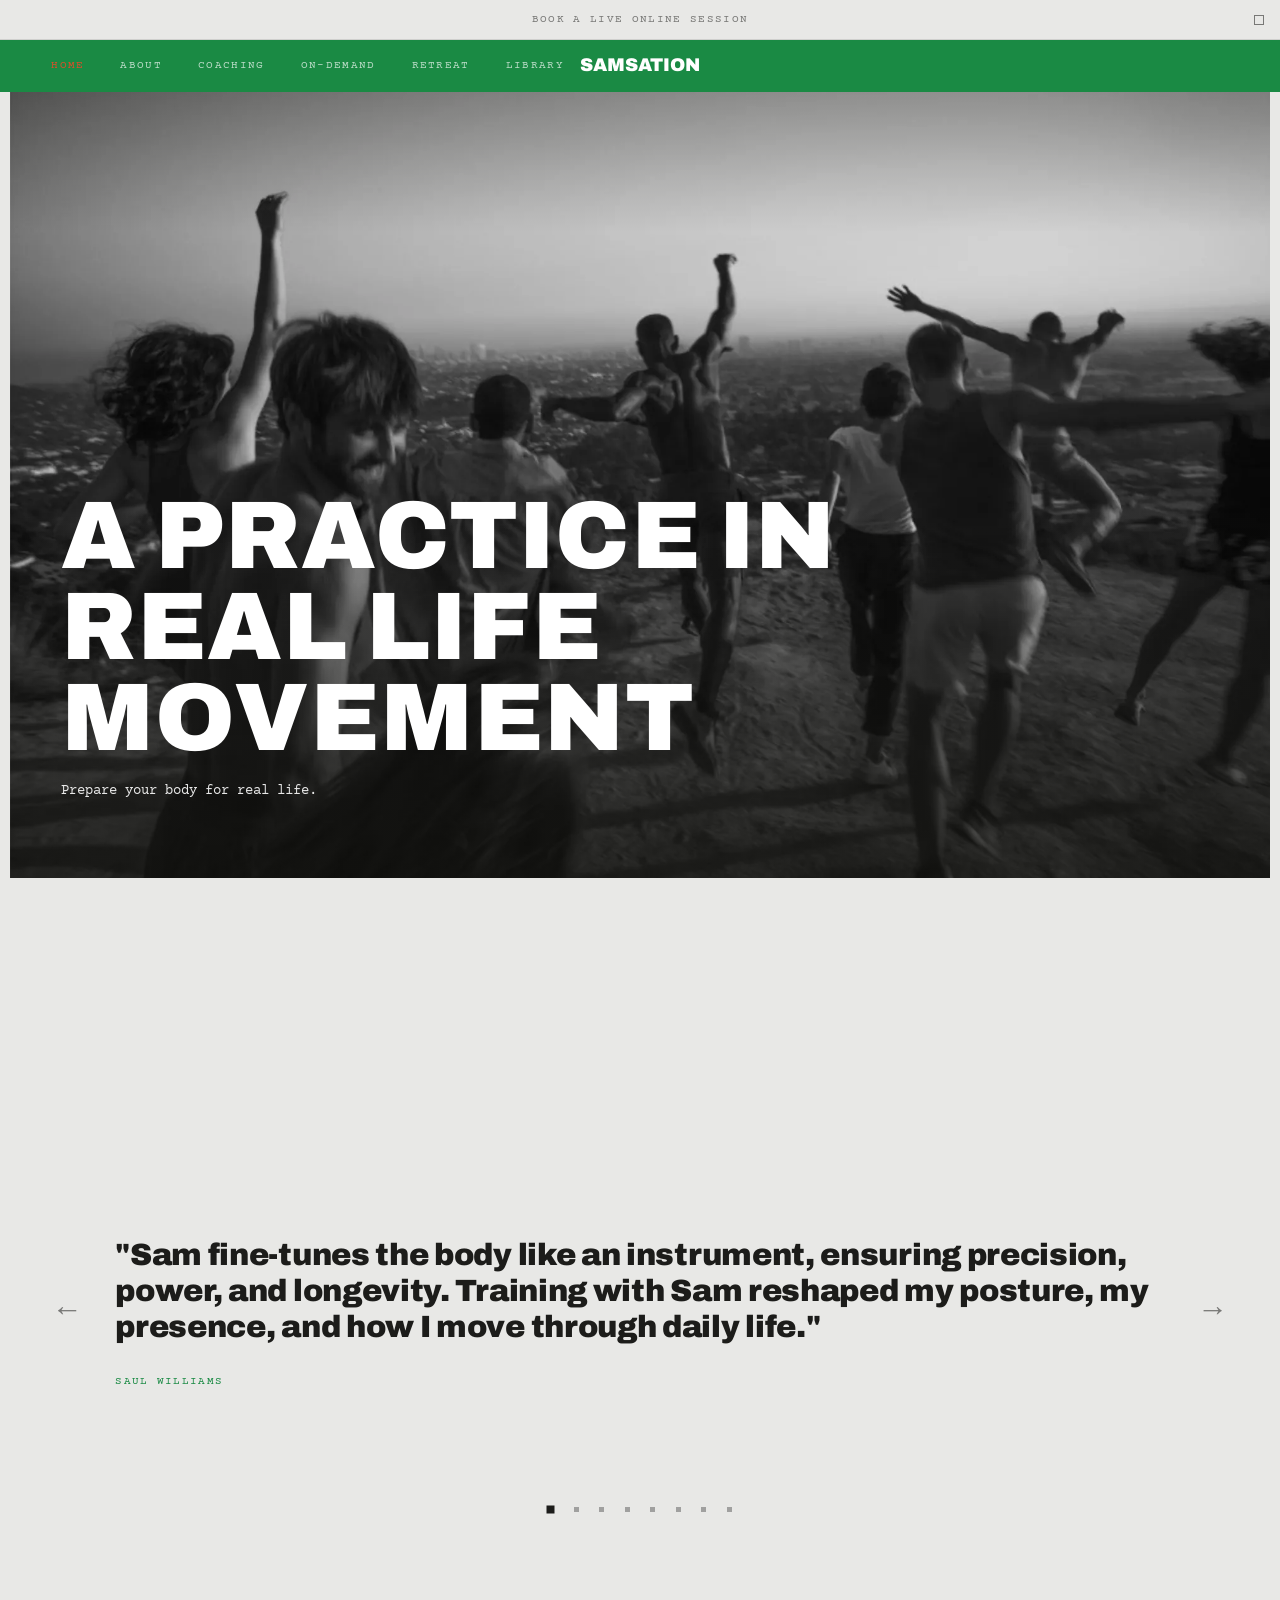
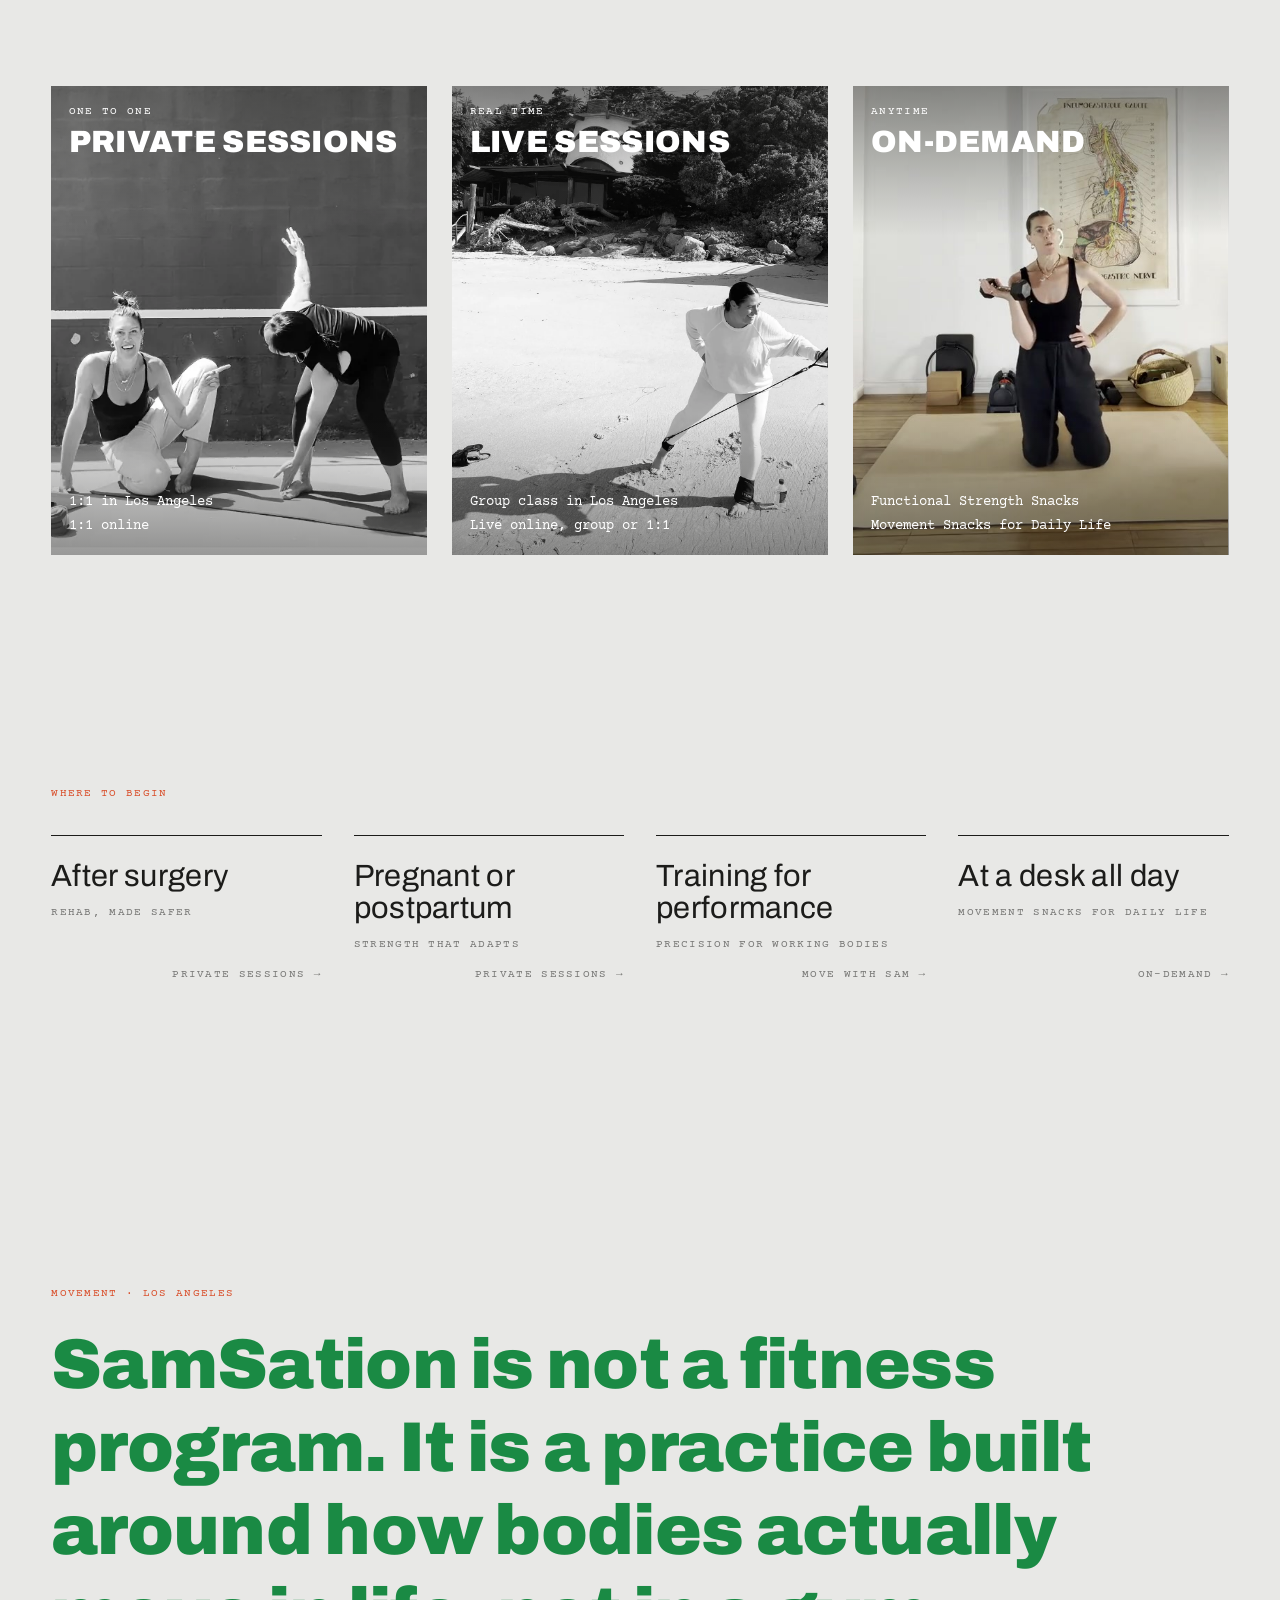
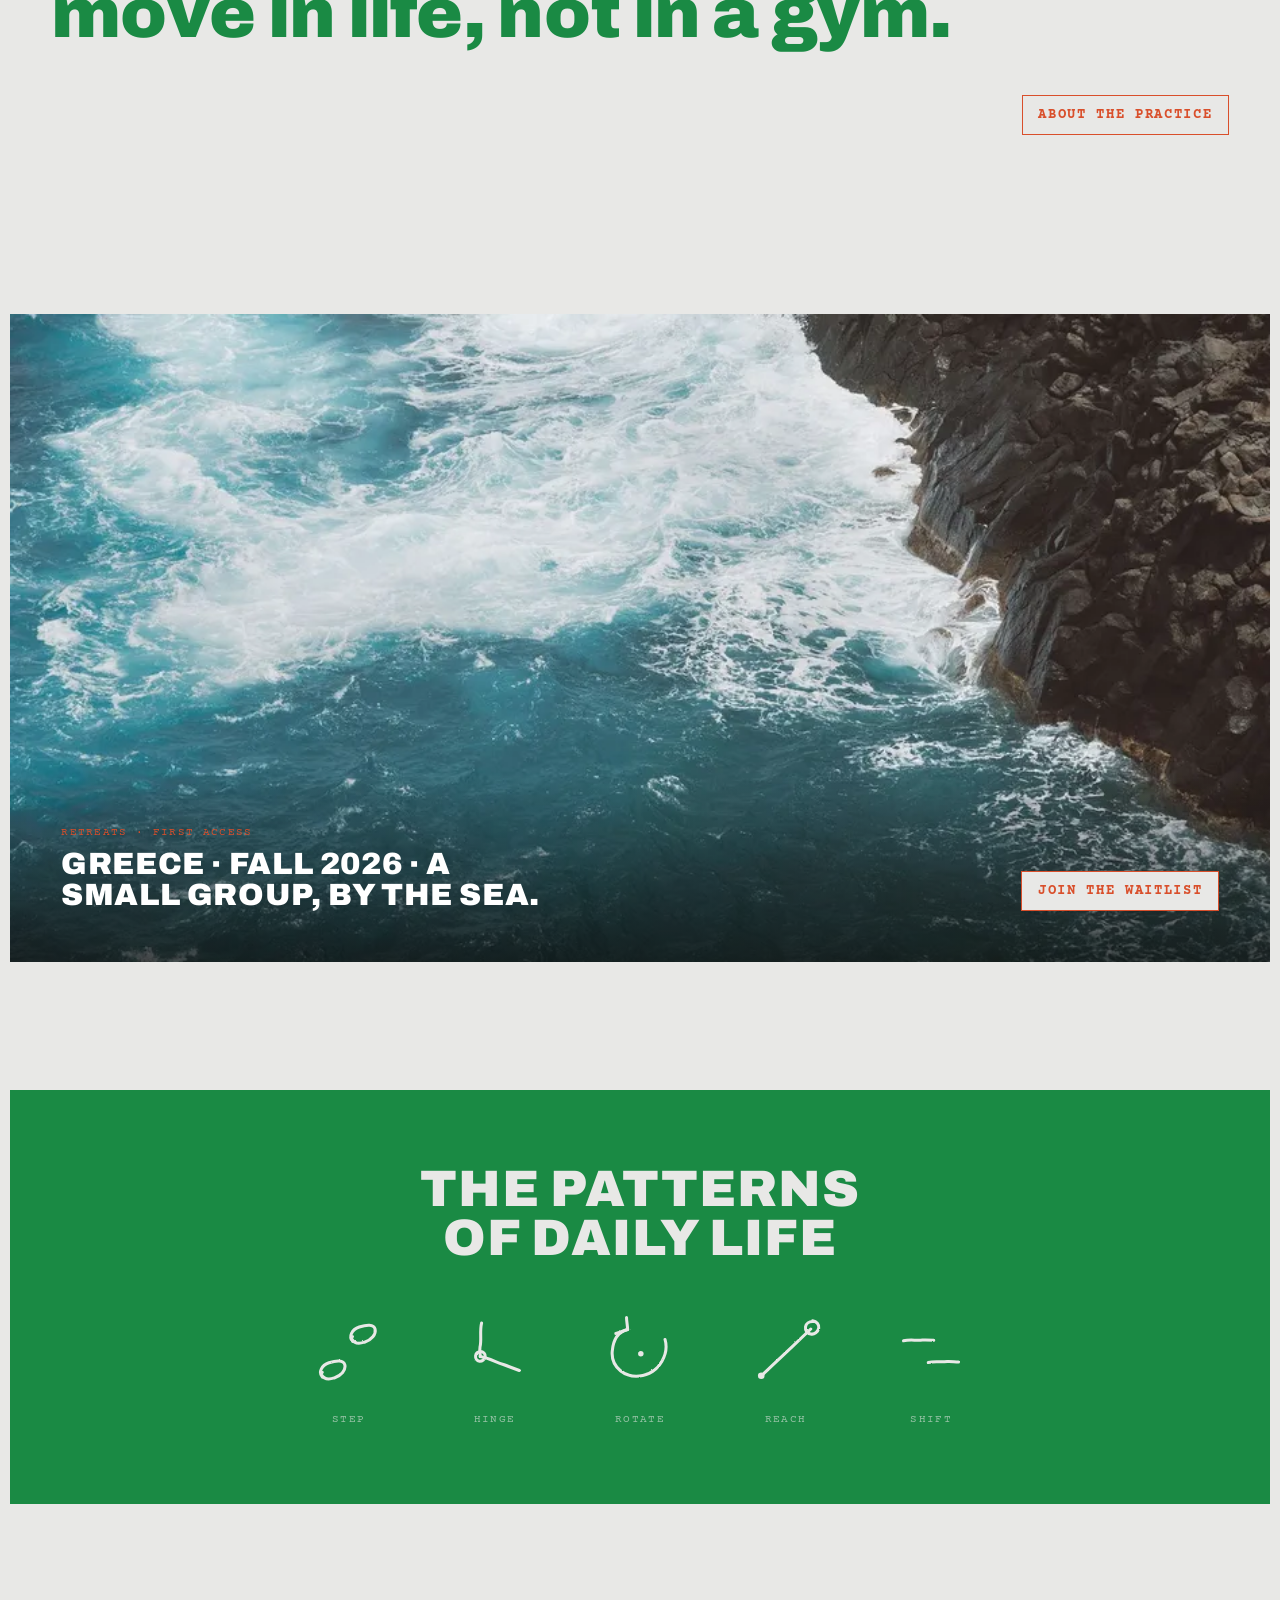
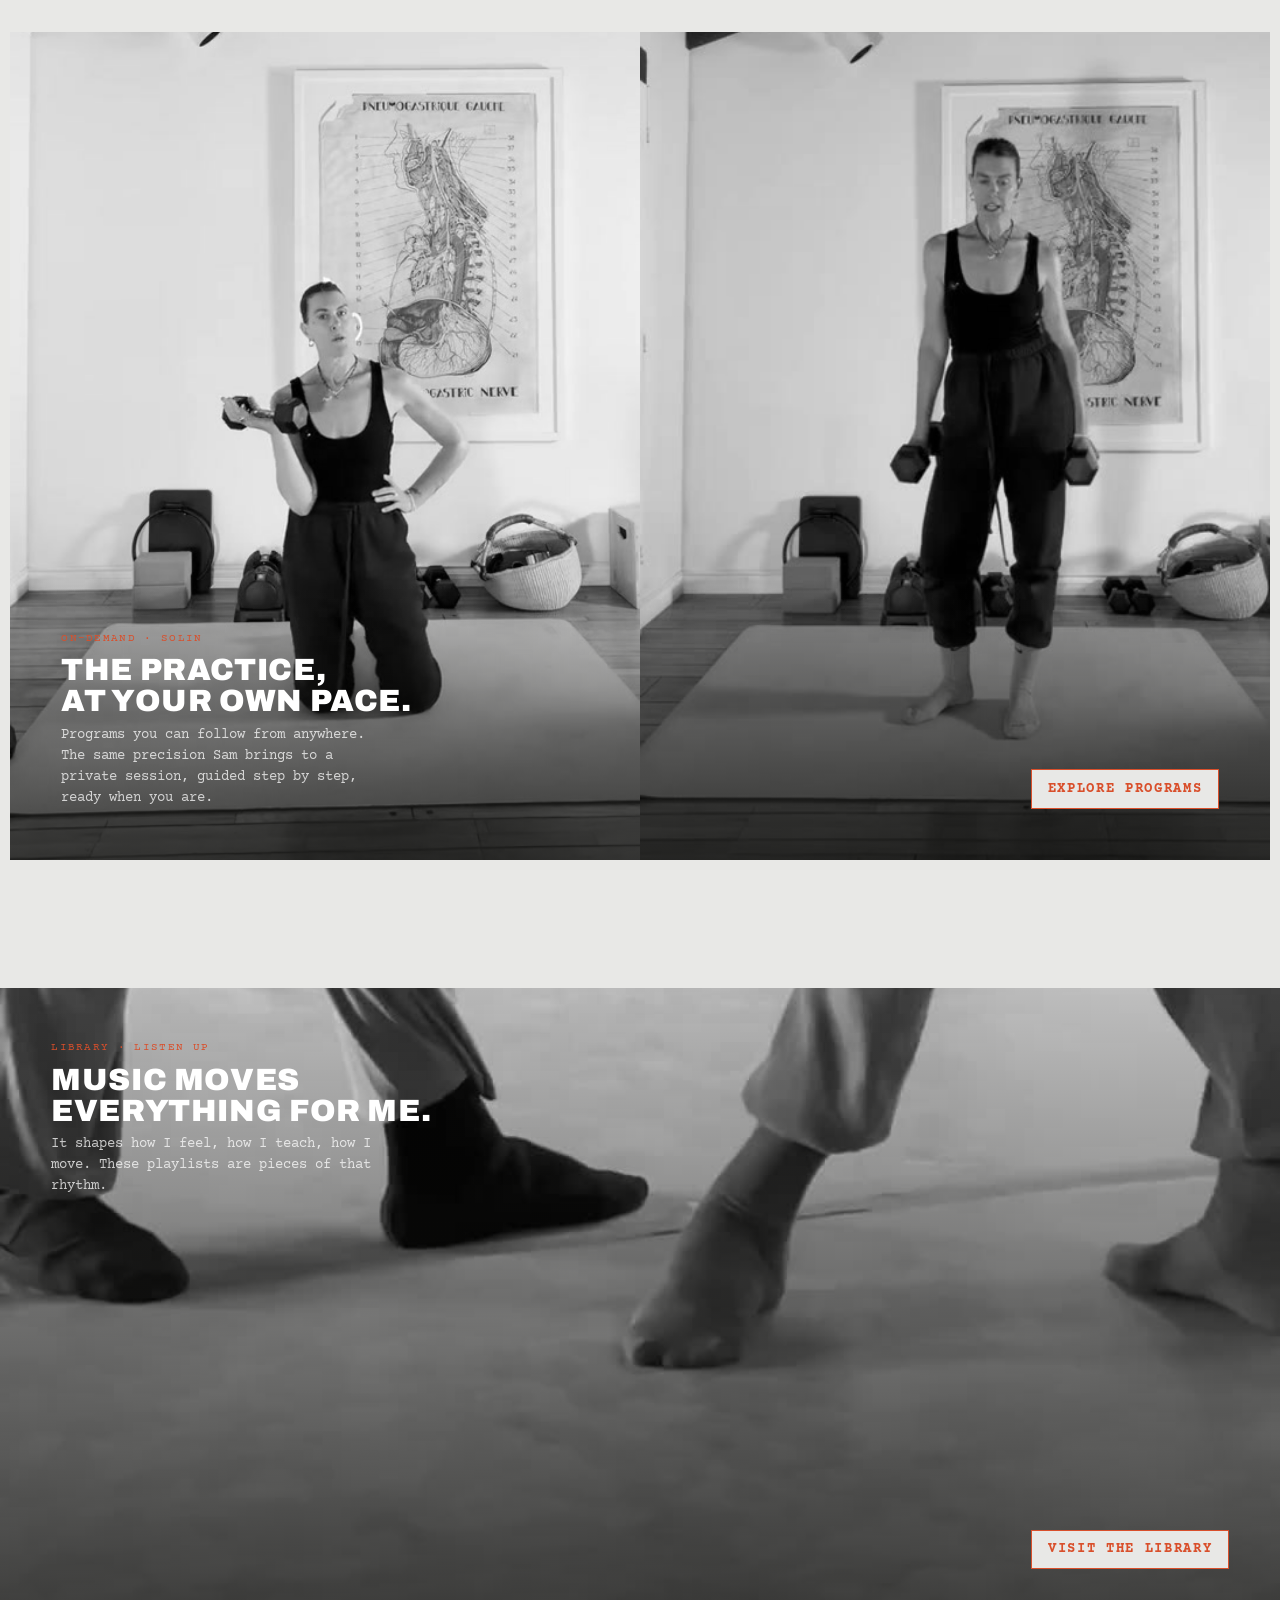
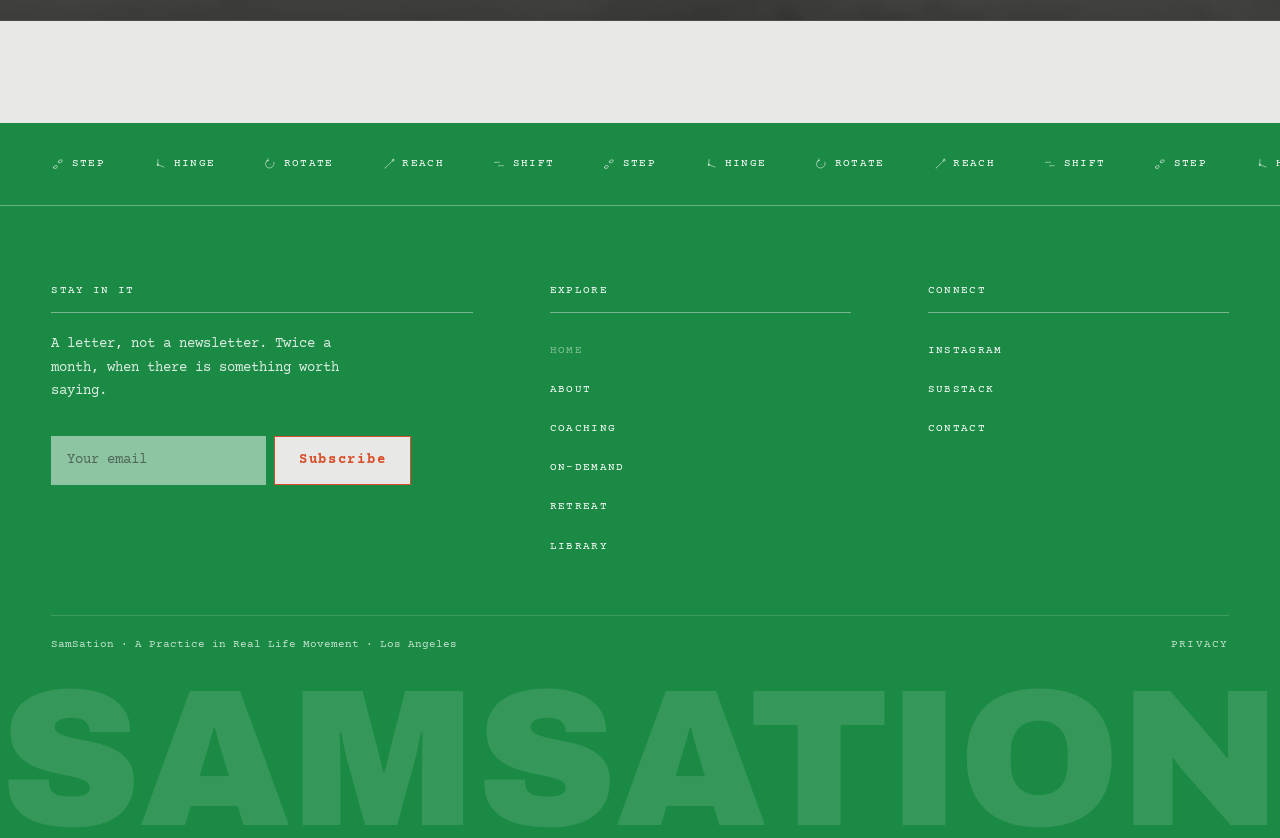
==== commit 74bce0de: "Testimonial carousel: pill CTAs removed from all 8 slides (slides stay clickable); buster 20260805-3" ====
--- a/index.html
+++ b/index.html
@@ -23,7 +23,7 @@
   <link rel="icon" type="image/svg+xml" href="img/favicon.svg">
   <link rel="icon" type="image/png" sizes="64x64" href="img/favicon-64.png">
   <link rel="apple-touch-icon" href="img/apple-touch-icon.png">
-  <link rel="stylesheet" href="style.css?v=20260805-2">
+  <link rel="stylesheet" href="style.css?v=20260805-3">
   <script type="application/ld+json">
 {
   "@context": "https://schema.org",
@@ -184,7 +184,6 @@
               <p class="ts-quote">"Sam fine-tunes the body like an instrument, ensuring precision, power, and longevity. Training with Sam reshaped my posture, my presence, and how I move through daily life."</p>
               <footer class="ts-foot">
                 <cite class="ts-cite">Saul Williams</cite>
-                <span class="pill-cta">Move with Sam</span>
               </footer>
             </blockquote>
           </a>
@@ -194,7 +193,6 @@
               <p class="ts-quote">"She sees movement patterns others miss. I feel stronger and more capable than ever."</p>
               <footer class="ts-foot">
                 <cite class="ts-cite">Adam Lambert</cite>
-                <span class="pill-cta">Move with Sam</span>
               </footer>
             </blockquote>
           </a>
@@ -204,7 +202,6 @@
               <p class="ts-quote">"Removed shoulder limitations and improved my singing performance. Her guidance is a game-changer for both body and mind."</p>
               <footer class="ts-foot">
                 <cite class="ts-cite">Aijia Grammer</cite>
-                <span class="pill-cta">Move with Sam</span>
               </footer>
             </blockquote>
           </a>
@@ -214,7 +211,6 @@
               <p class="ts-quote">"Her method seamlessly integrates strength, mobility, and healing. We collaborate and confidently exchange clients, knowing they are in the best hands."</p>
               <footer class="ts-foot">
                 <cite class="ts-cite">Dr. Jocelyne Miranda</cite>
-                <span class="pill-cta">Meet Sam</span>
               </footer>
             </blockquote>
           </a>
@@ -224,7 +220,6 @@
               <p class="ts-quote">"Her precision has given me longevity in my career. Every session is exactly what my body needs."</p>
               <footer class="ts-foot">
                 <cite class="ts-cite">NBA Player</cite>
-                <span class="pill-cta">Practice anywhere</span>
               </footer>
             </blockquote>
           </a>
@@ -234,7 +229,6 @@
               <p class="ts-quote">"Sam guided me back with patience and strength. I regained confidence I thought I'd lost forever."</p>
               <footer class="ts-foot">
                 <cite class="ts-cite">Postnatal Recovery Client</cite>
-                <span class="pill-cta">Move with Sam</span>
               </footer>
             </blockquote>
           </a>
@@ -244,7 +238,6 @@
               <p class="ts-quote">"Sam is the coaches' coach. Her eye for detail transformed not only my body but my teaching."</p>
               <footer class="ts-foot">
                 <cite class="ts-cite">Fellow Coach</cite>
-                <span class="pill-cta">Move with Sam</span>
               </footer>
             </blockquote>
           </a>
@@ -254,7 +247,6 @@
               <p class="ts-quote">"I came to Sam after surgery, unsure if I'd ever move comfortably again. She rebuilt my confidence step by step, physically and emotionally."</p>
               <footer class="ts-foot">
                 <cite class="ts-cite">Private Client</cite>
-                <span class="pill-cta">Move with Sam</span>
               </footer>
             </blockquote>
           </a>
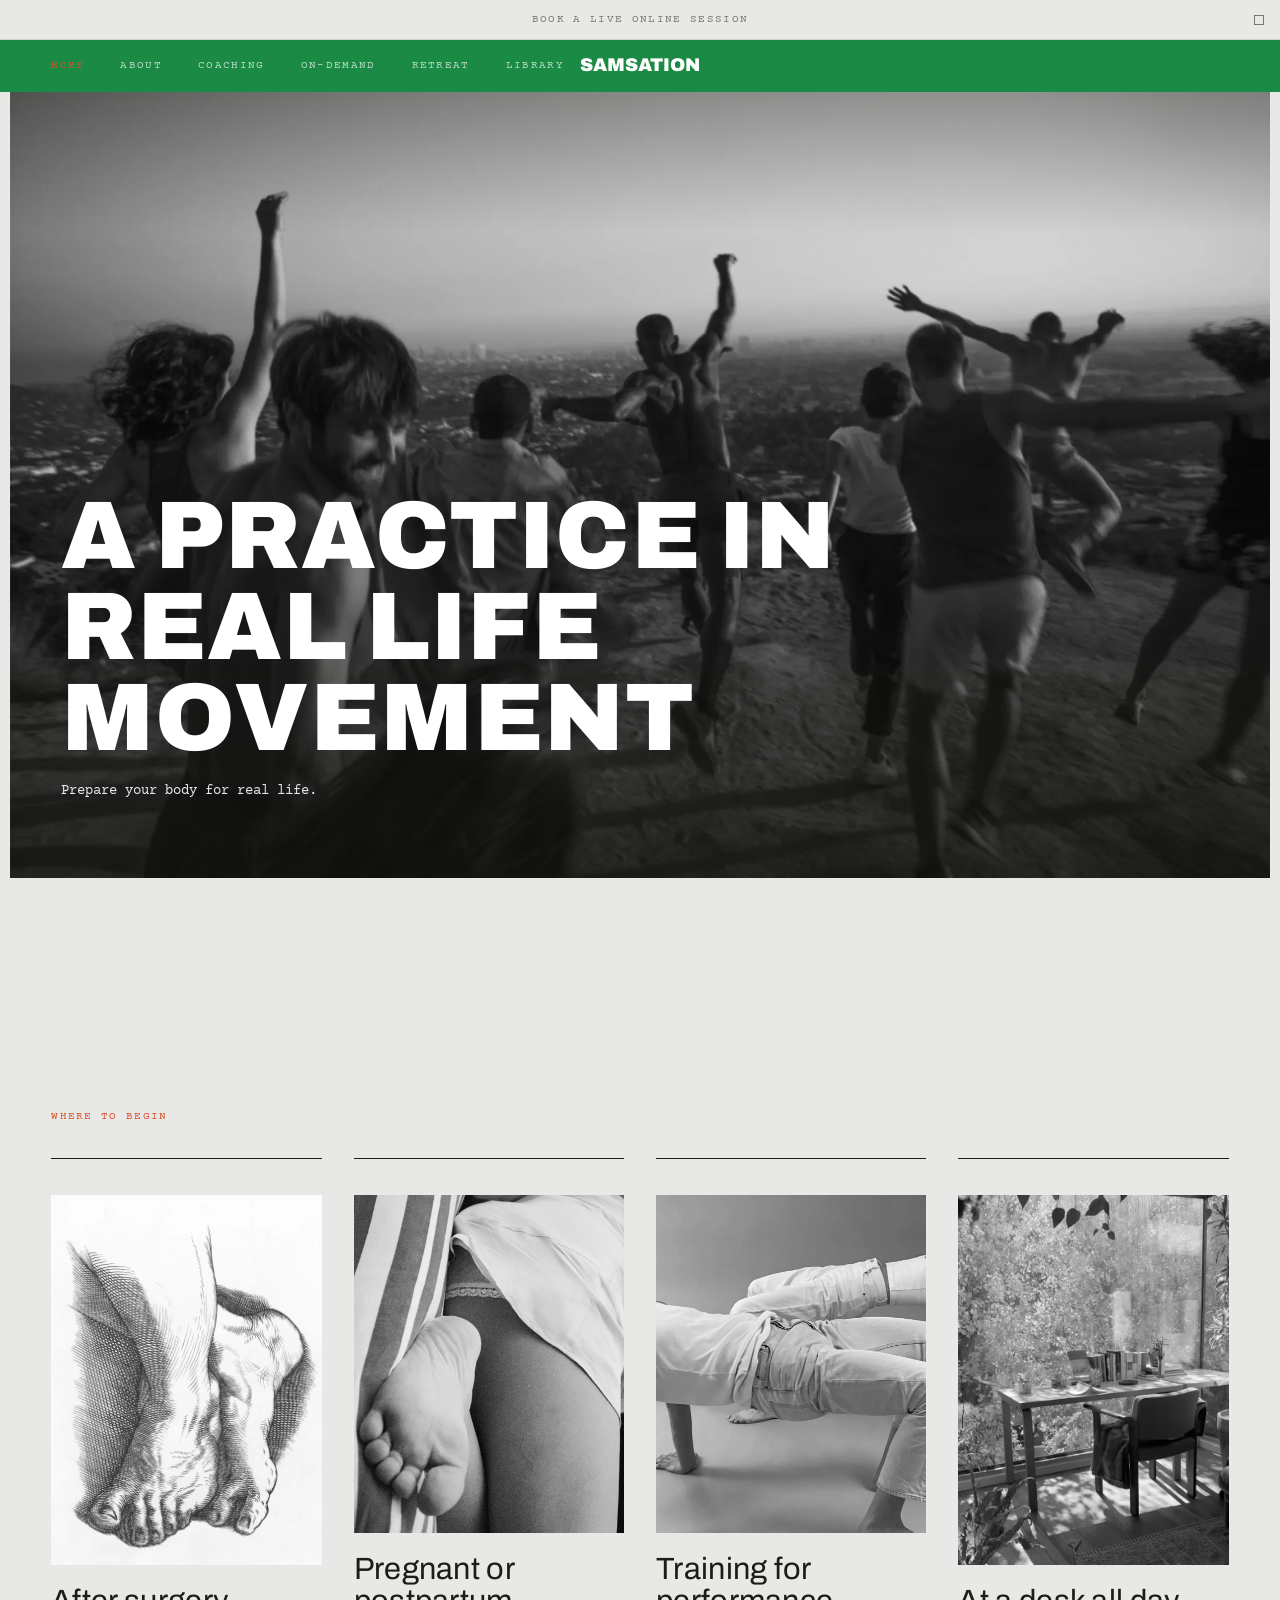
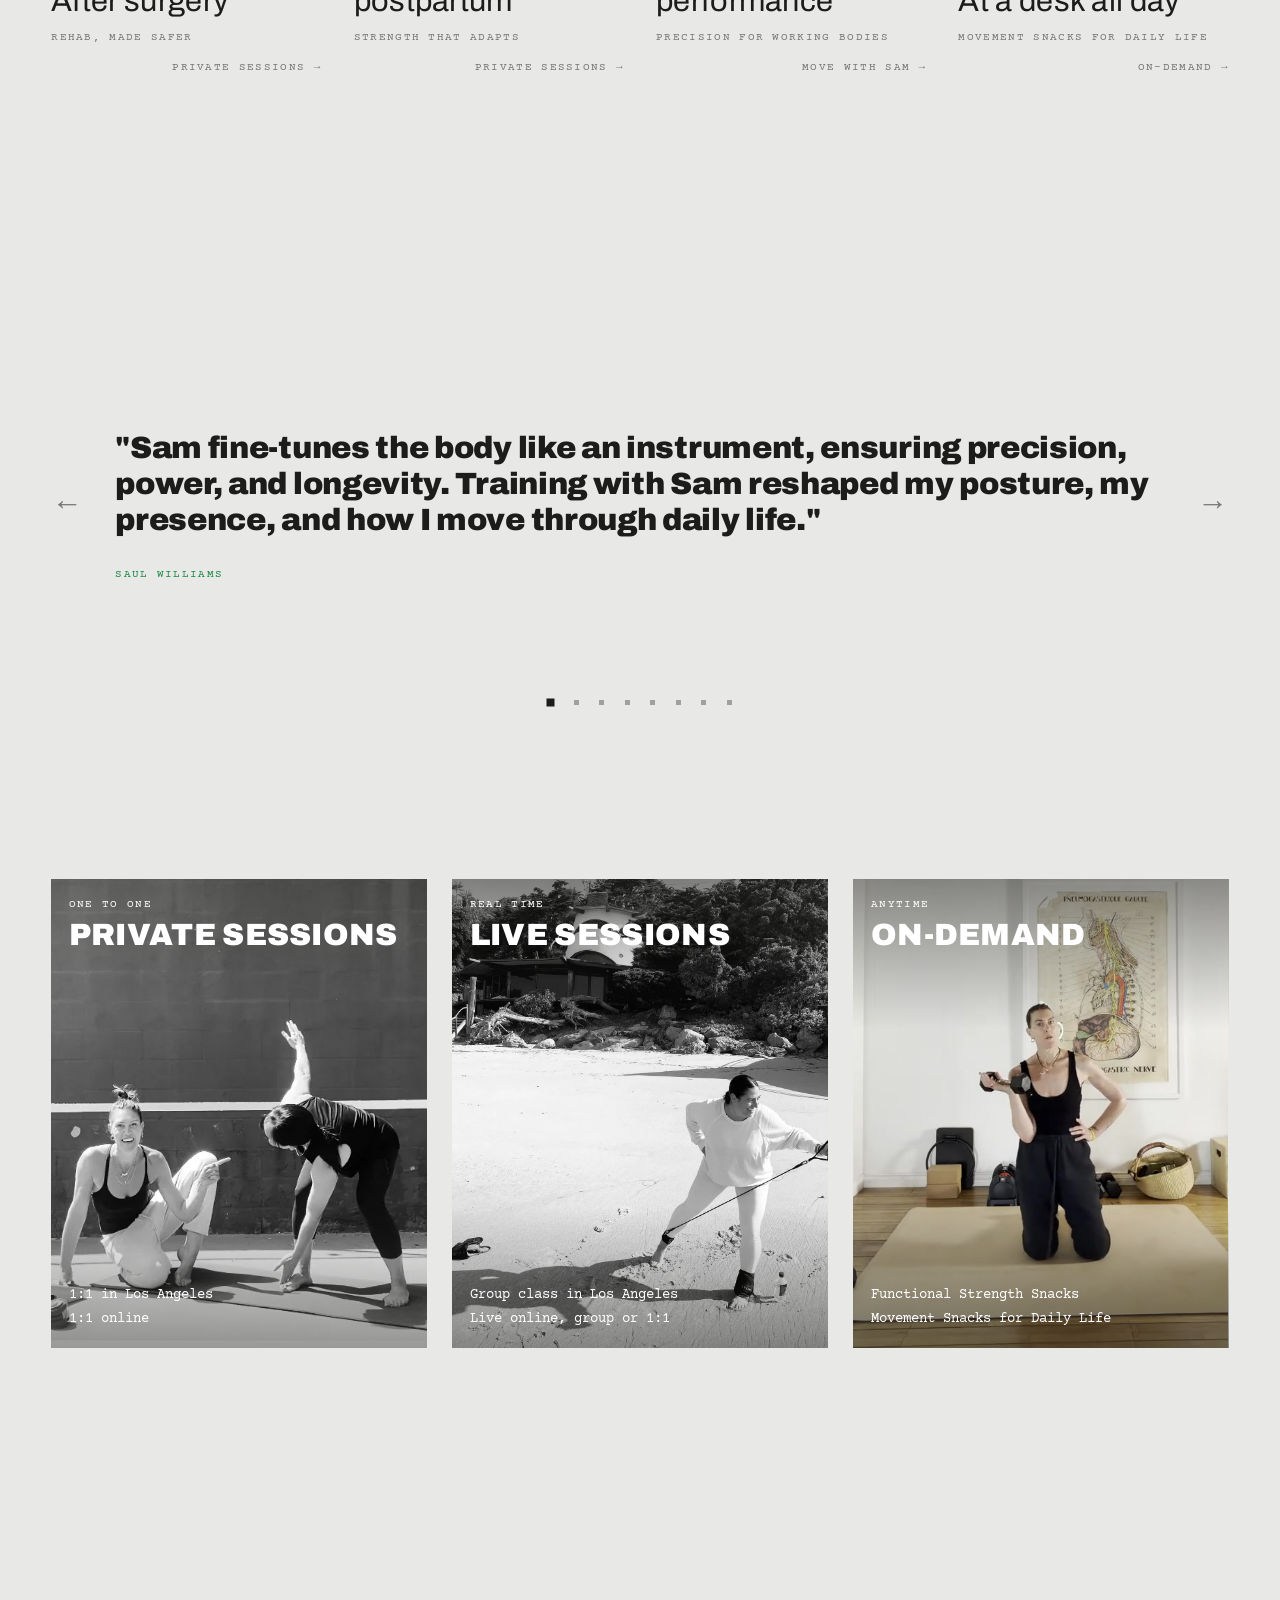
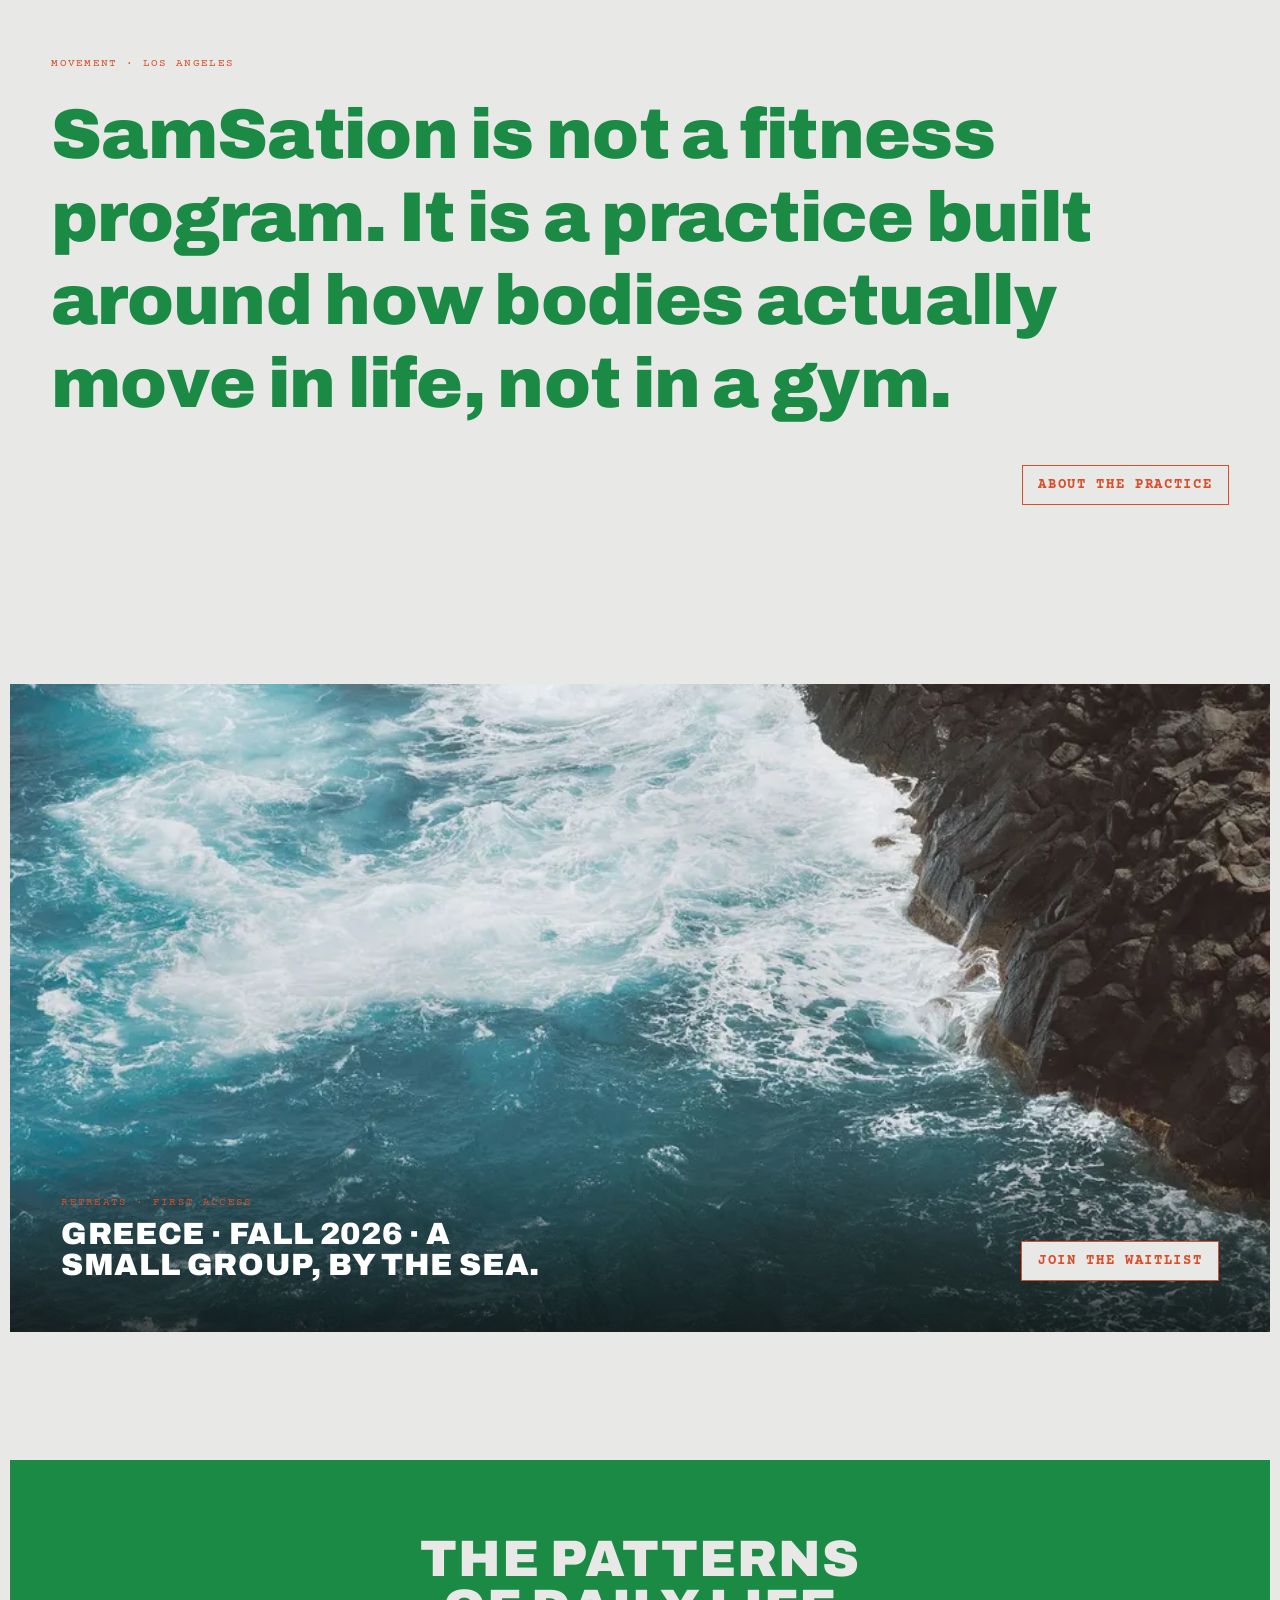
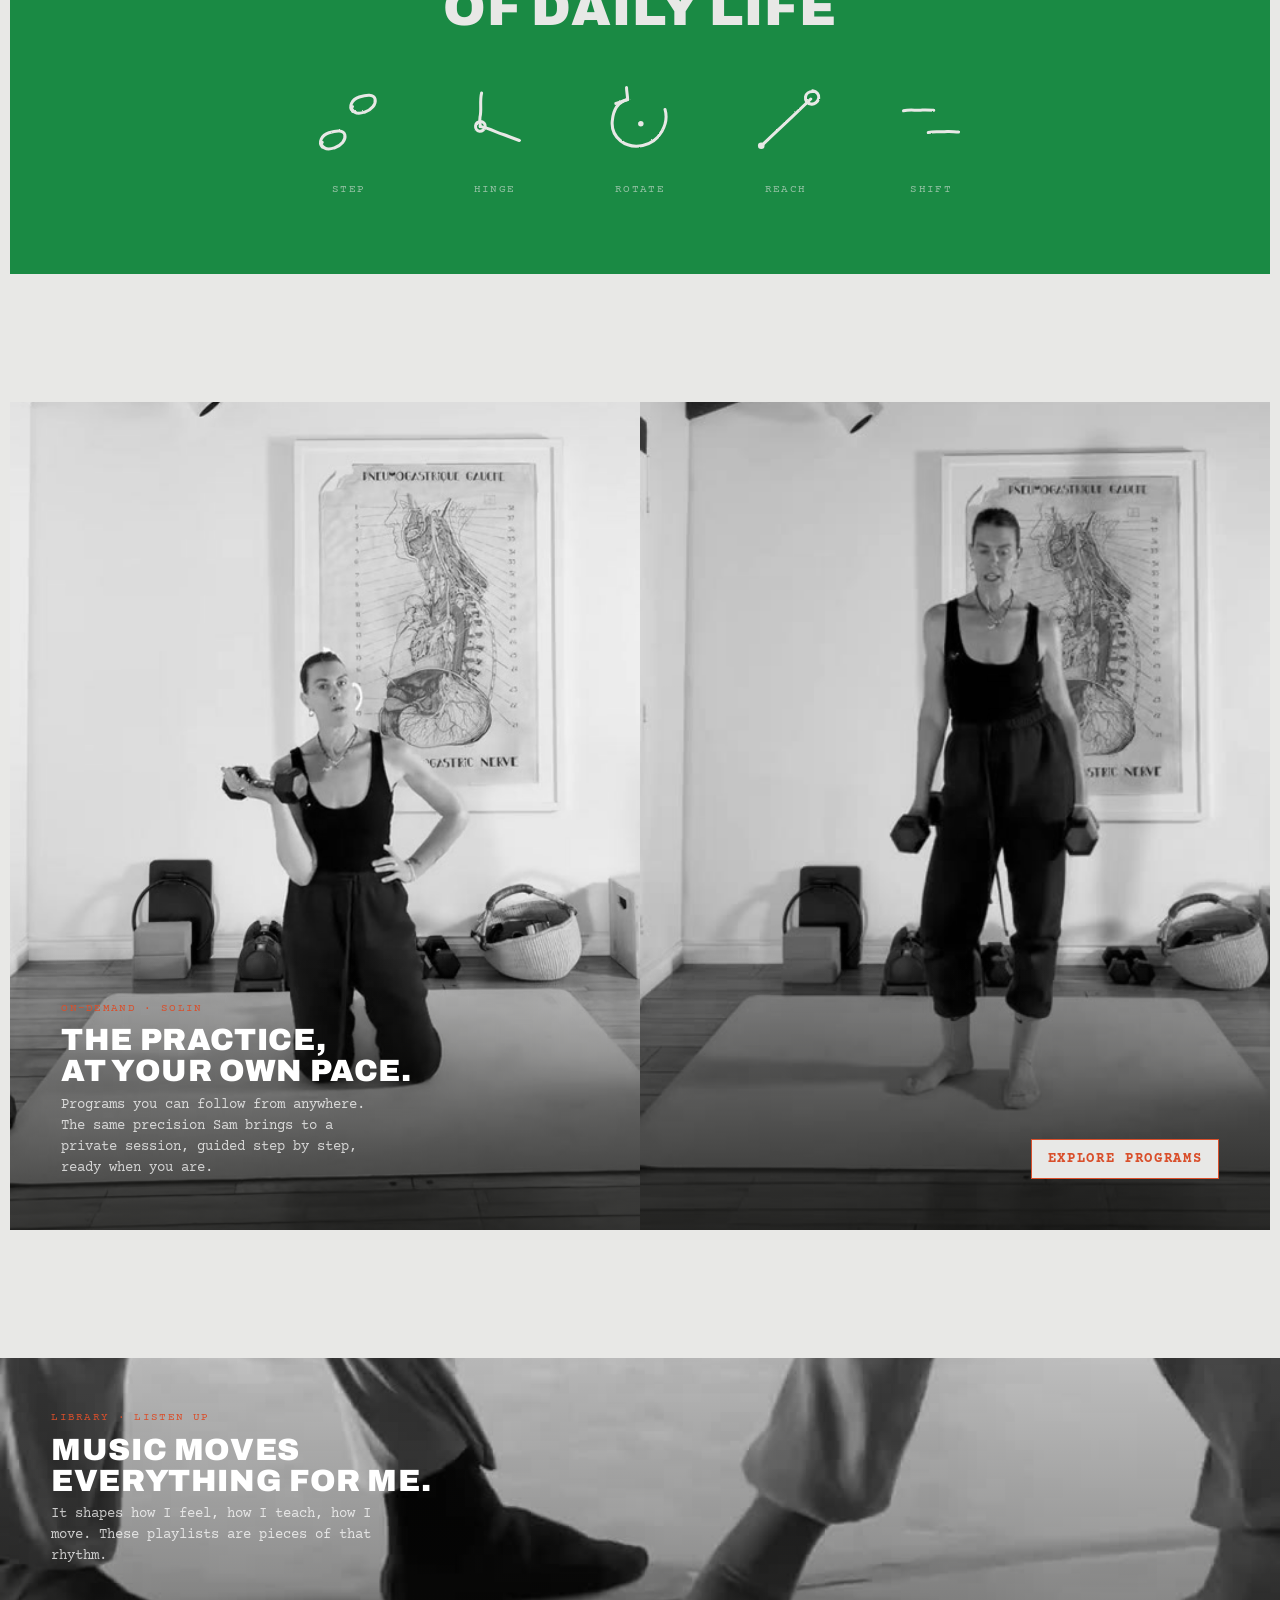
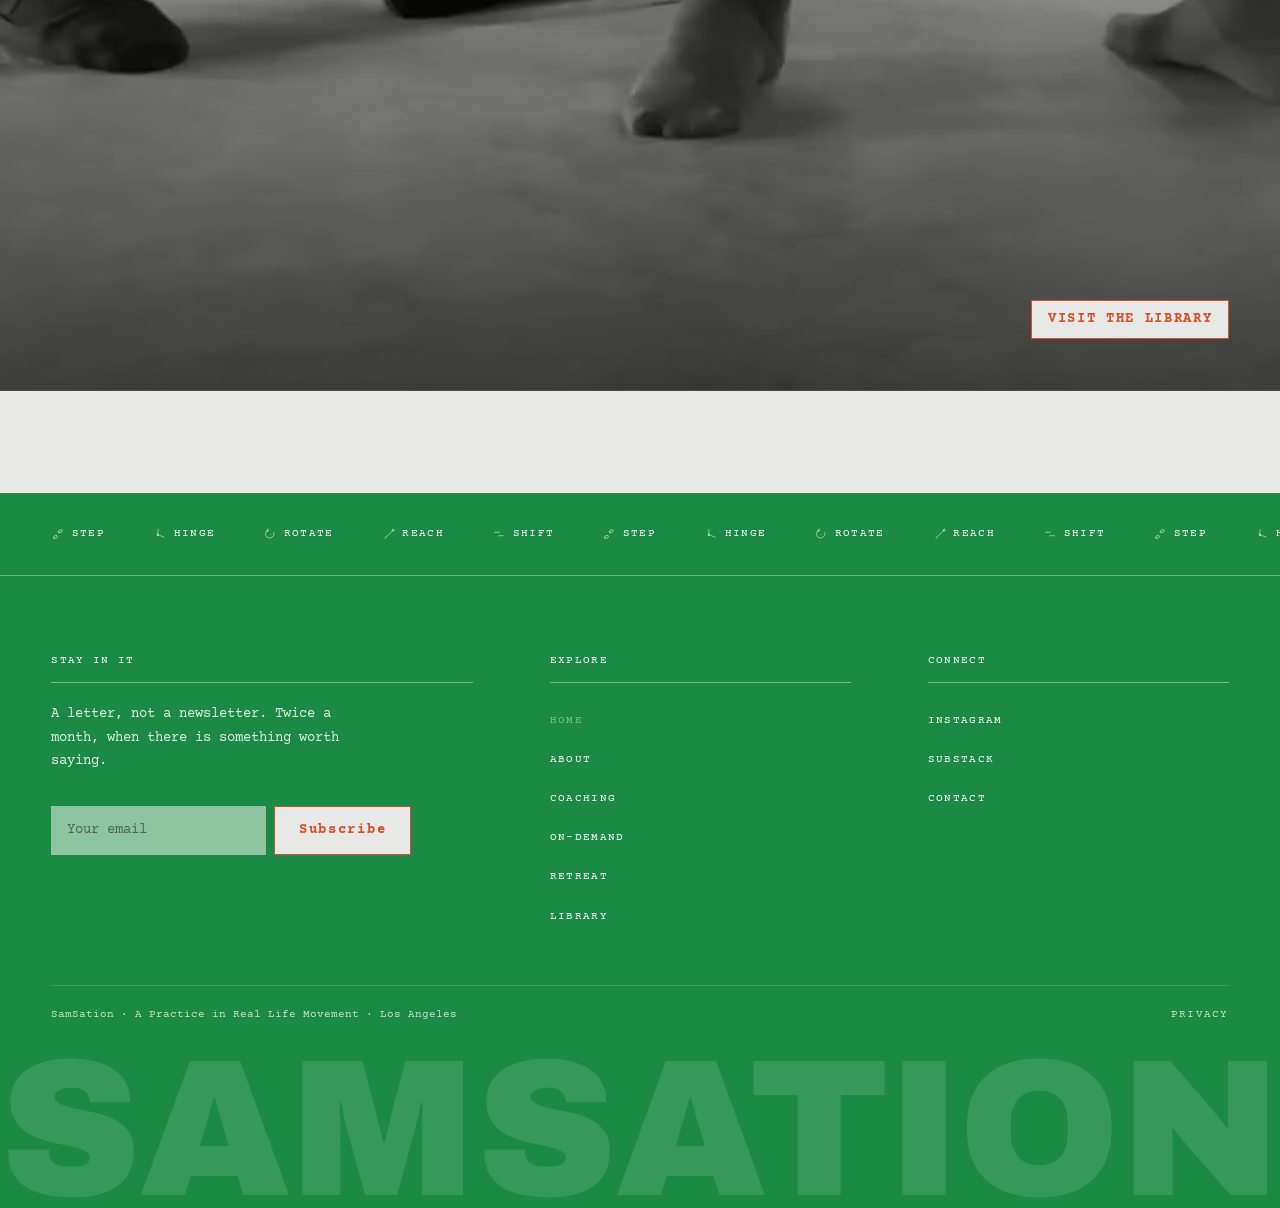
==== commit 777c1865: "Where to begin: moved directly under hero; 4:5 images added per need (surgery engraving, postpartum " ====
--- a/index.html
+++ b/index.html
@@ -23,7 +23,7 @@
   <link rel="icon" type="image/svg+xml" href="img/favicon.svg">
   <link rel="icon" type="image/png" sizes="64x64" href="img/favicon-64.png">
   <link rel="apple-touch-icon" href="img/apple-touch-icon.png">
-  <link rel="stylesheet" href="style.css?v=20260805-3">
+  <link rel="stylesheet" href="style.css?v=20260807-1">
   <script type="application/ld+json">
 {
   "@context": "https://schema.org",
@@ -171,6 +171,49 @@
       </div>
     </section>
 
+    <!-- ── Where to begin: entry by need, with images (copy pending Sam sign-off) ── -->
+    <section class="s-needs fade-in" aria-label="Where to begin">
+      <span class="label">Where to begin</span>
+      <div class="s-needs__grid">
+        <a class="s-needs__item" href="coaching.html#private">
+          <picture class="s-needs__pic">
+            <source srcset="img/needs-surgery.webp" type="image/webp">
+            <img src="img/needs-surgery.jpg" alt="Engraved anatomical study of two feet" loading="lazy">
+          </picture>
+          <span class="s-needs__name">After surgery</span>
+          <span class="s-needs__line">Rehab, made safer</span>
+          <span class="s-needs__cta">Private sessions &rarr;</span>
+        </a>
+        <a class="s-needs__item" href="coaching.html#private">
+          <picture class="s-needs__pic">
+            <source srcset="img/needs-postpartum.webp" type="image/webp">
+            <img src="img/needs-postpartum.jpg" alt="Bare foot resting against striped bedding" loading="lazy">
+          </picture>
+          <span class="s-needs__name">Pregnant or postpartum</span>
+          <span class="s-needs__line">Strength that adapts</span>
+          <span class="s-needs__cta">Private sessions &rarr;</span>
+        </a>
+        <a class="s-needs__item" href="coaching.html">
+          <picture class="s-needs__pic">
+            <source srcset="img/needs-performance.webp" type="image/webp">
+            <img src="img/needs-performance.jpg" alt="Two people stacked in a plank position" loading="lazy">
+          </picture>
+          <span class="s-needs__name">Training for performance</span>
+          <span class="s-needs__line">Precision for working bodies</span>
+          <span class="s-needs__cta">Move with Sam &rarr;</span>
+        </a>
+        <a class="s-needs__item" href="on-demand.html">
+          <picture class="s-needs__pic">
+            <source srcset="img/needs-desk.webp" type="image/webp">
+            <img src="img/needs-desk.jpg" alt="Desk and chair by a sunlit window full of trees" loading="lazy">
+          </picture>
+          <span class="s-needs__name">At a desk all day</span>
+          <span class="s-needs__line">Movement snacks for daily life</span>
+          <span class="s-needs__cta">On-demand &rarr;</span>
+        </a>
+      </div>
+    </section>
+
     <!-- ── Testimonials: auto-carousel, arrows flank quote, whole slide is CTA ── -->
     <section class="s-testimonials-slide fade-in" aria-label="Client testimonials">
 
@@ -329,32 +372,6 @@
       </a>
     </section>
 
-        <!-- ── Where to begin: entry by need (copy pending Sam sign-off) ── -->
-    <section class="s-needs fade-in" aria-label="Where to begin">
-      <span class="label">Where to begin</span>
-      <div class="s-needs__grid">
-        <a class="s-needs__item" href="coaching.html#private">
-          <span class="s-needs__name">After surgery</span>
-          <span class="s-needs__line">Rehab, made safer</span>
-          <span class="s-needs__cta">Private sessions &rarr;</span>
-        </a>
-        <a class="s-needs__item" href="coaching.html#private">
-          <span class="s-needs__name">Pregnant or postpartum</span>
-          <span class="s-needs__line">Strength that adapts</span>
-          <span class="s-needs__cta">Private sessions &rarr;</span>
-        </a>
-        <a class="s-needs__item" href="coaching.html">
-          <span class="s-needs__name">Training for performance</span>
-          <span class="s-needs__line">Precision for working bodies</span>
-          <span class="s-needs__cta">Move with Sam &rarr;</span>
-        </a>
-        <a class="s-needs__item" href="on-demand.html">
-          <span class="s-needs__name">At a desk all day</span>
-          <span class="s-needs__line">Movement snacks for daily life</span>
-          <span class="s-needs__cta">On-demand &rarr;</span>
-        </a>
-      </div>
-    </section>
 
     <!-- ── Claim: full-width statement, after testimonials ── -->
     <section class="s-claim s-claim--green fade-in">
--- a/style.css
+++ b/style.css
@@ -2027,3 +2027,62 @@
   text-transform: uppercase;
 }
 .hero-full__wordmark { display: none; }
+
+/* ══ TEST · Snake Height exploration (test-sh.html only, scoped .tsh) ══
+   Type-as-hero tonal treatment, two-block offers, single large glyph,
+   big statement close with underlined links. Exploratory — delete freely. */
+
+.tsh .page { background: var(--bg); }
+
+/* Hero: soft tonal image behind massive centered type */
+.tsh-hero { position: relative; min-height: 92vh; display: flex; align-items: center; justify-content: center; overflow: hidden; }
+.tsh-hero__img img { position: absolute; inset: 0; width: 100%; height: 100%; object-fit: cover; }
+.tsh-hero__title { position: relative; z-index: 2; font-family: var(--f-display); font-weight: 900; text-transform: uppercase; text-align: center; font-size: clamp(2.6rem, 8vw, 7.2rem); line-height: 0.95; letter-spacing: var(--ls-display); margin: 0; padding: 0 4vw; max-width: 100%; }
+.tsh-hero__title a { color: var(--white); text-decoration: none; }
+.tsh-hero__eyebrow { position: absolute; top: 50%; z-index: 2; transform: translateY(-50%); color: var(--white); }
+.tsh-hero__eyebrow--l { left: 4vw; }
+.tsh-hero__eyebrow--r { right: 4vw; }
+
+/* Underlined text link: the Snake Height CTA register */
+.tsh-link { display: inline-block; font-family: var(--f-mono); font-size: 0.85rem; letter-spacing: 0.1em; text-transform: uppercase; color: var(--ink); text-decoration: underline; text-underline-offset: 5px; text-decoration-thickness: 1px; }
+a:hover .tsh-link, .tsh-link:hover { color: var(--accent2); }
+.tsh-link--light { color: #fff; }
+
+/* Offers: two blocks, generous gap, no cards */
+.tsh-offers { display: grid; grid-template-columns: 1fr 1fr; gap: 6vw; padding: 12vh 8vw; max-width: 1400px; margin: 0 auto; }
+.tsh-offer { display: block; text-decoration: none; color: var(--ink); }
+.tsh-offer__img { aspect-ratio: 4 / 3; overflow: hidden; margin-bottom: 22px; }
+.tsh-offer__img img { width: 100%; height: 100%; object-fit: cover; transition: transform 0.6s ease; }
+@media (hover: hover) and (pointer: fine) { .tsh-offer:hover .tsh-offer__img img { transform: scale(1.03); } }
+.tsh-offer .label { display: block; margin-bottom: 12px; }
+.tsh-offer__line { font-family: var(--f-display); font-weight: 900; text-transform: uppercase; letter-spacing: var(--ls-caps); font-size: 1.3rem; line-height: 1.25; margin: 0 0 16px; max-width: 26ch; }
+
+/* Story: paragraph left, one large glyph + small photo right */
+.tsh-story { display: grid; grid-template-columns: 1.1fr 1fr; gap: 6vw; align-items: center; padding: 10vh 8vw 14vh; max-width: 1400px; margin: 0 auto; }
+.tsh-story__text p { font-family: var(--f-display); font-weight: 900; text-transform: uppercase; letter-spacing: var(--ls-caps); font-size: clamp(1.4rem, 2.4vw, 2rem); line-height: 1.25; margin: 0 0 24px; }
+.tsh-story__art { position: relative; display: flex; align-items: flex-end; justify-content: flex-end; min-height: 320px; }
+.tsh-story__glyph { position: absolute; left: 0; top: 0; width: min(260px, 24vw); height: min(260px, 24vw); color: var(--ink); stroke-width: 0.55; }
+.tsh-story__photo { display: block; width: min(220px, 20vw); }
+.tsh-story__photo img { width: 100%; height: auto; display: block; }
+
+/* Close: big centered statement */
+.tsh-close { text-align: center; padding: 16vh 6vw 18vh; }
+.tsh-close h2 { font-family: var(--f-display); font-weight: 900; text-transform: uppercase; font-size: clamp(2.4rem, 6.5vw, 5.5rem); line-height: 0.95; letter-spacing: var(--ls-display); margin: 0 0 32px; }
+.tsh-close h2 a { color: var(--ink); text-decoration: none; }
+@media (hover: hover) { .tsh-close h2 a:hover { color: var(--accent2); } }
+
+@media (max-width: 720px) {
+  .tsh-hero { min-height: 78vh; }
+  .tsh-hero__eyebrow--l { top: auto; bottom: 6vh; transform: none; }
+  .tsh-hero__eyebrow--r { top: auto; bottom: 6vh; transform: none; }
+  .tsh-offers { grid-template-columns: 1fr; gap: 56px; padding: 10vh 6vw; }
+  .tsh-story { grid-template-columns: 1fr; gap: 48px; padding: 6vh 6vw 10vh; }
+  .tsh-story__art { min-height: 240px; justify-content: flex-start; }
+  .tsh-story__glyph { left: auto; right: 0; width: 180px; height: 180px; }
+  .tsh-story__photo { width: 160px; }
+}
+
+/* ── Where to begin: item images (4:5, grayscale at rest, color on hover) ── */
+.s-needs__pic img { width: 100%; aspect-ratio: 4 / 5; object-fit: cover; display: block; margin-bottom: 0.5rem; filter: grayscale(1); transition: filter var(--dur-med, 0.3s) ease; }
+@media (hover: hover) and (pointer: fine) { .s-needs__item:hover .s-needs__pic img { filter: grayscale(0); } }
+@media (hover: none) { .s-needs__pic img { filter: none; } }
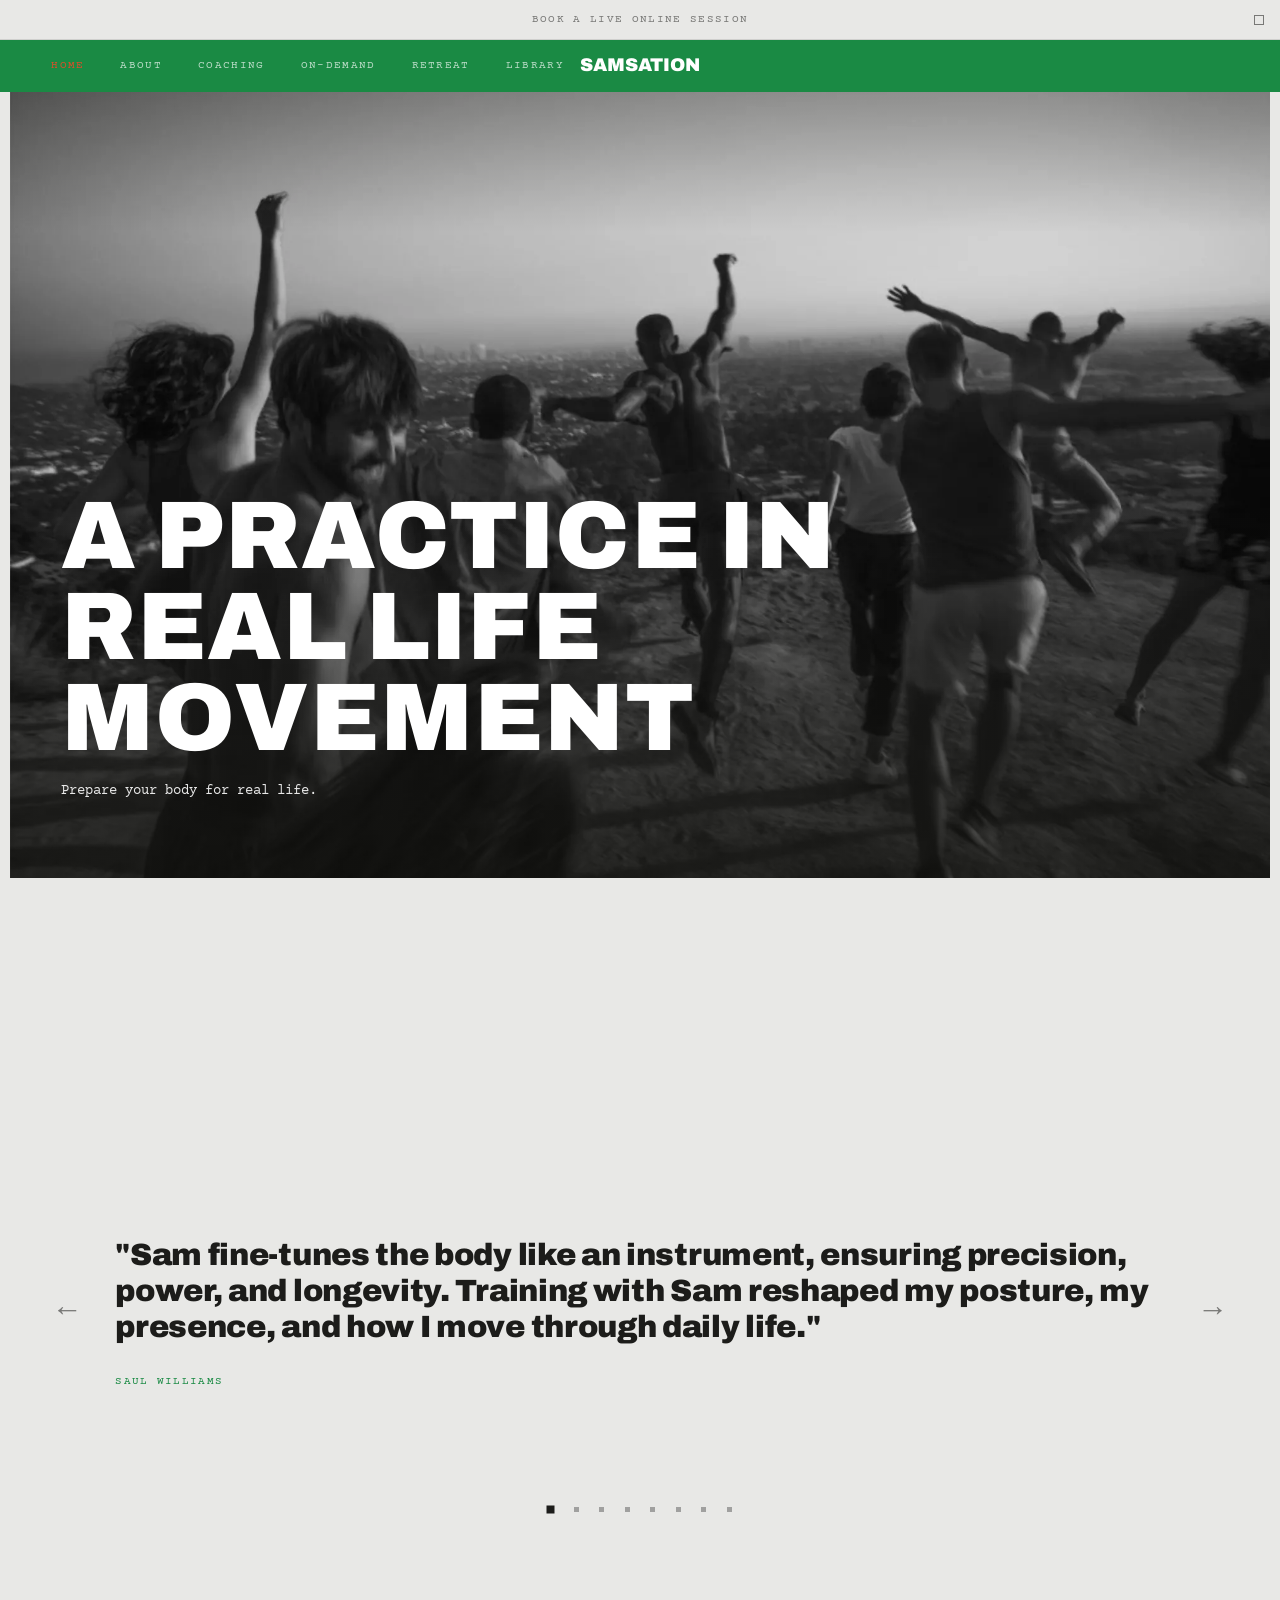
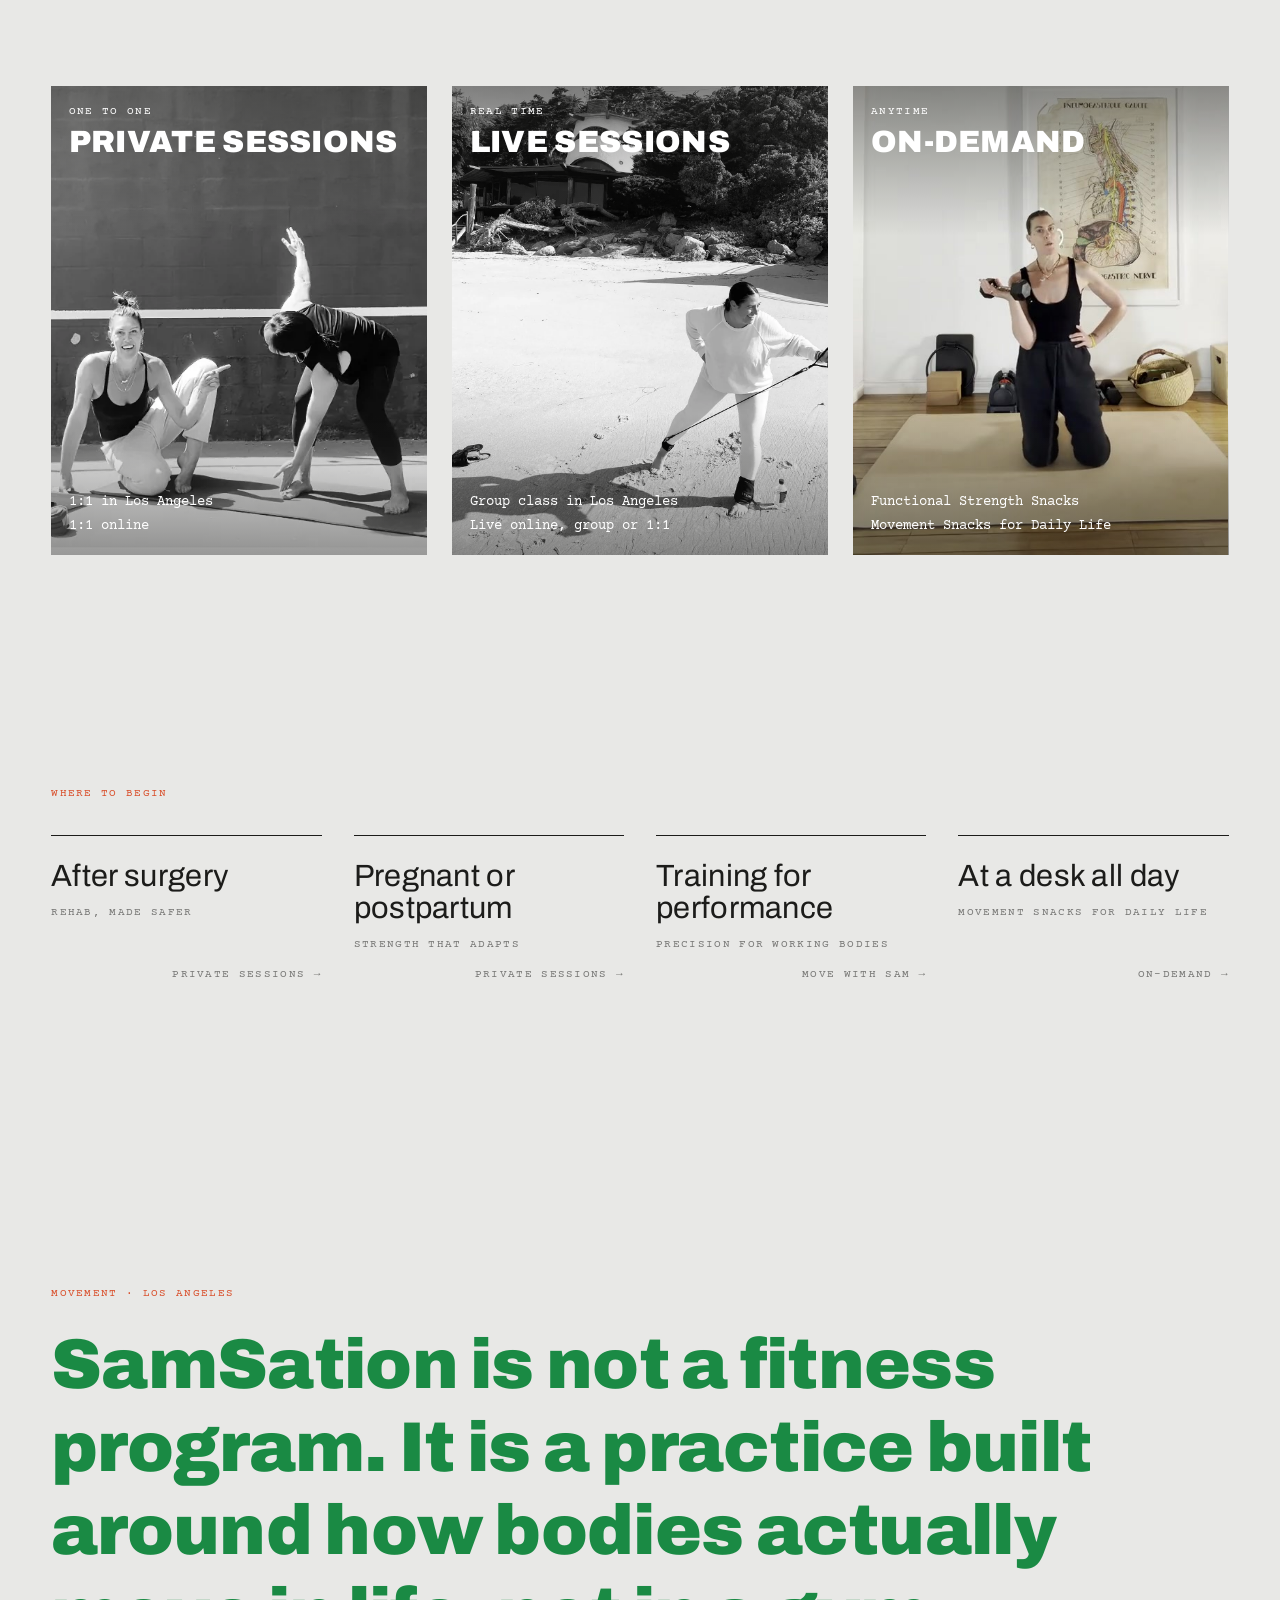
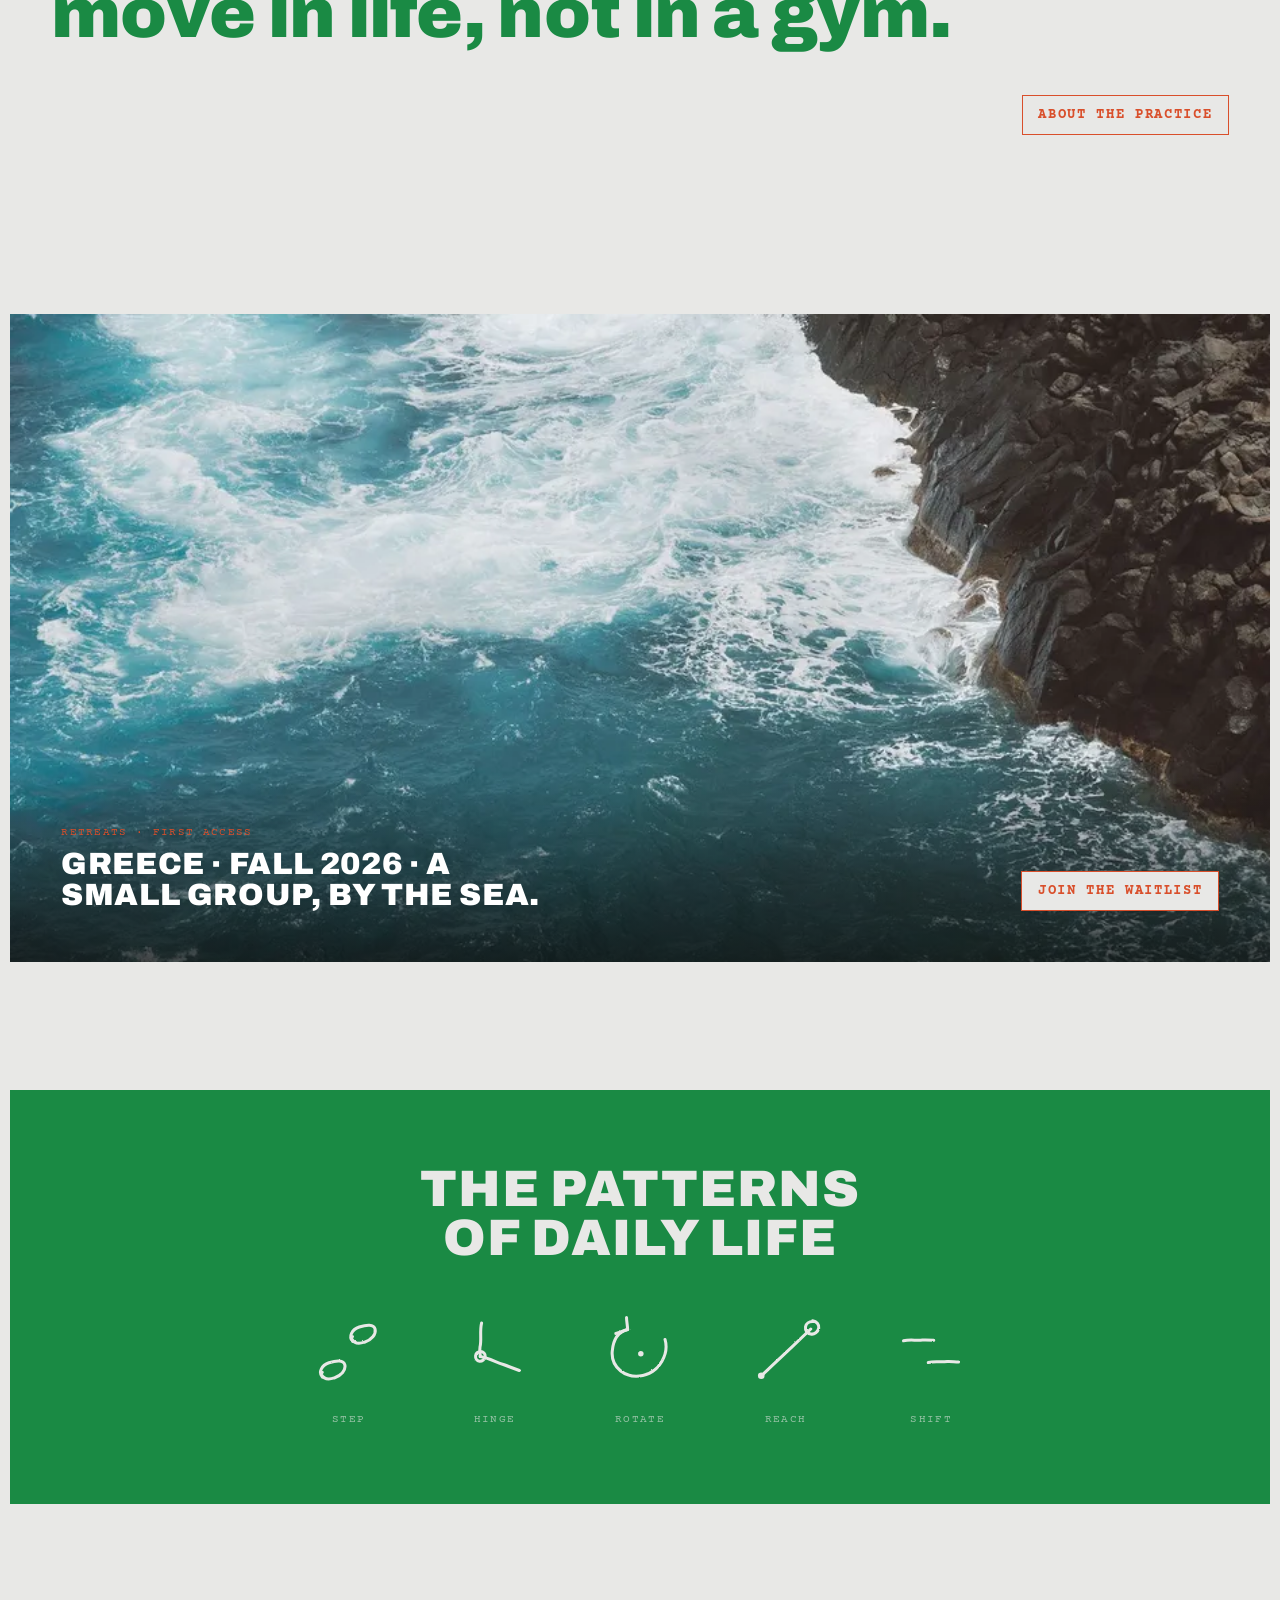
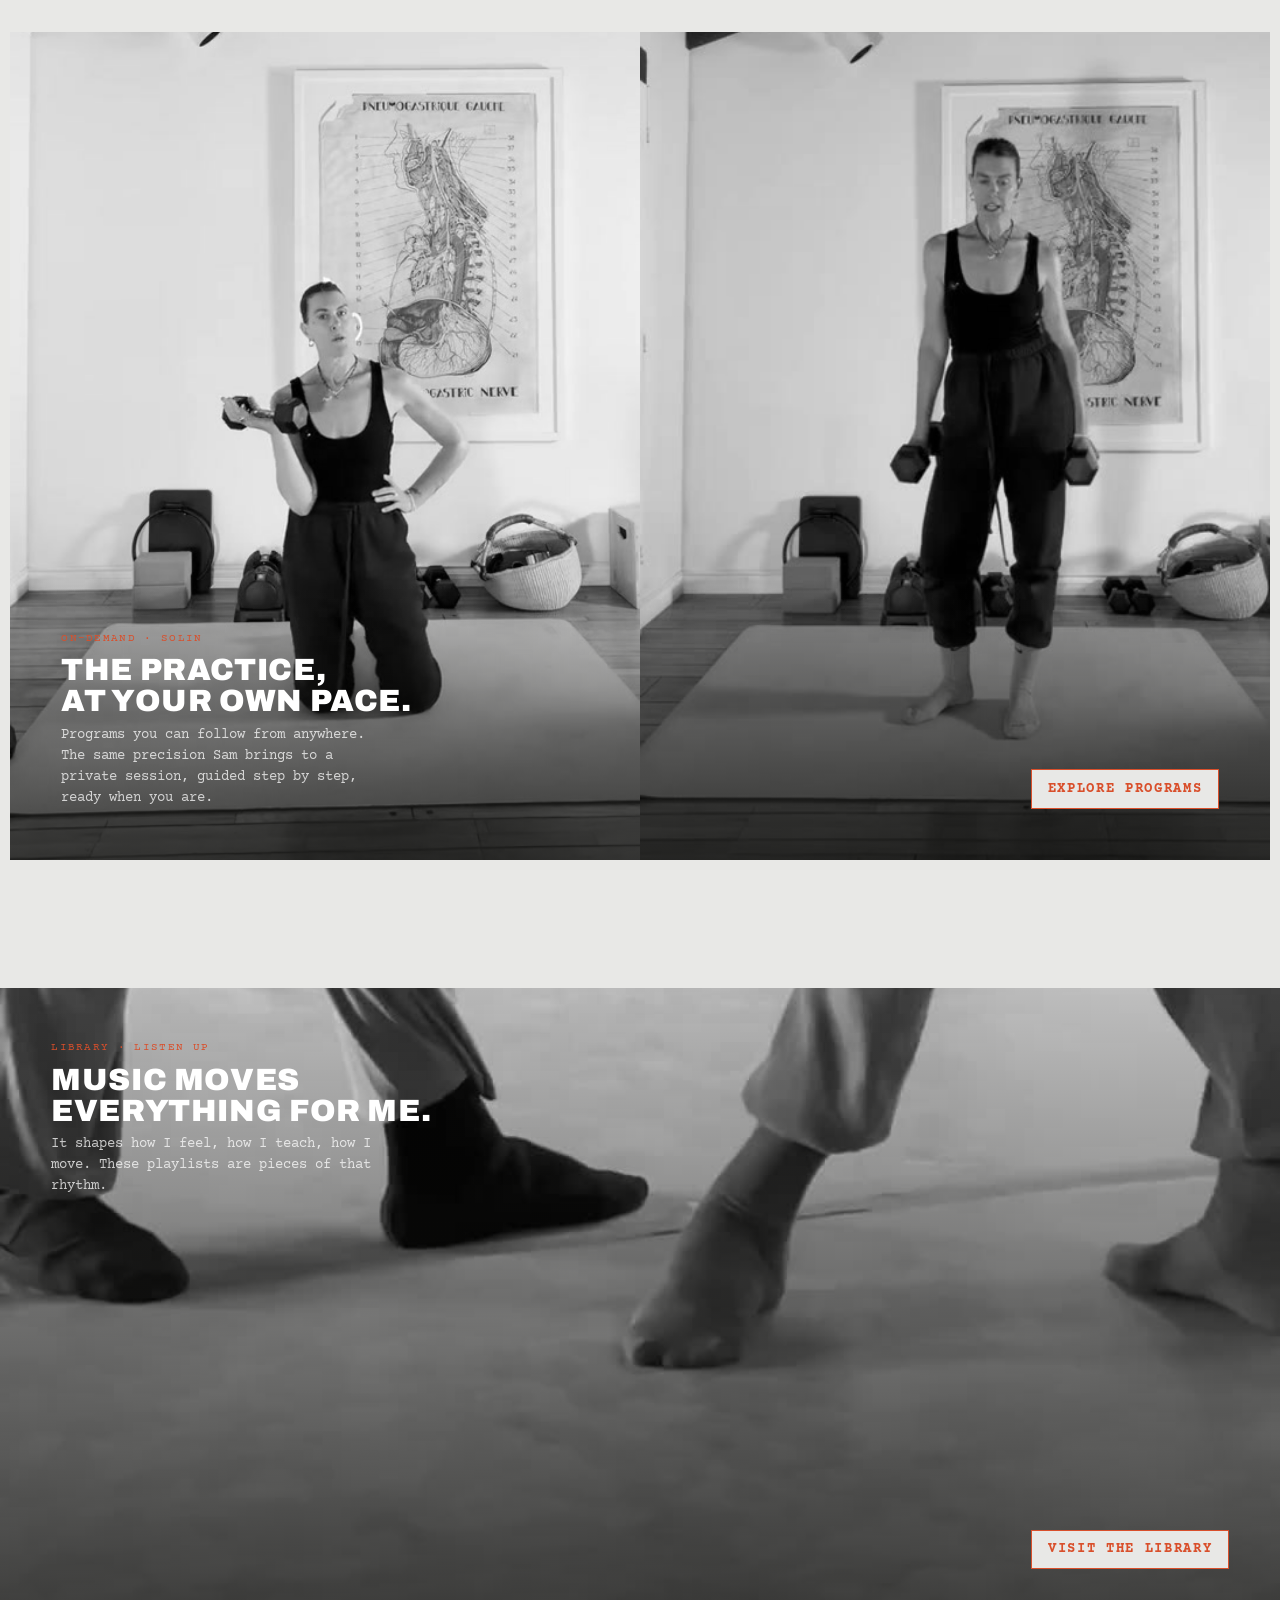
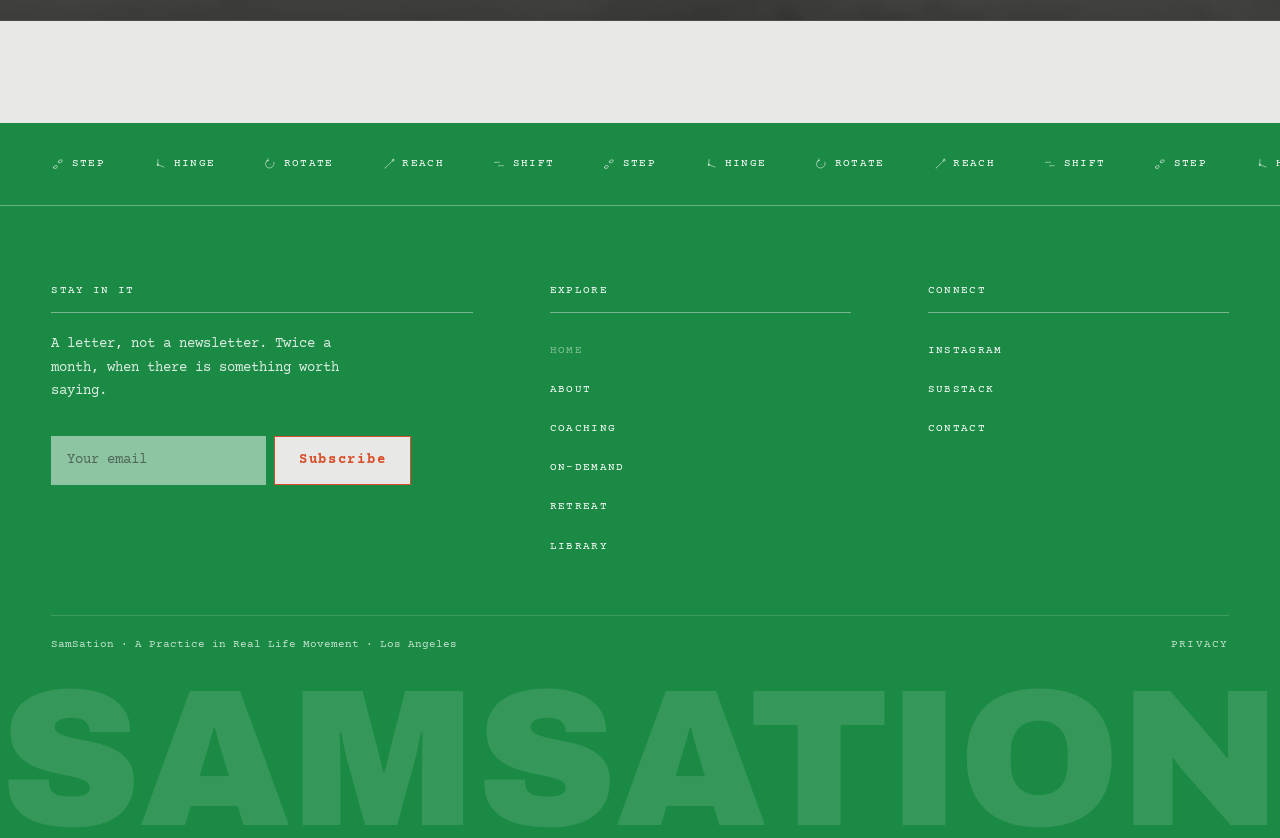
==== commit a84d4368: "Revert index.html to pre-session state (needs move was meant for test page); Where to begin with ima" ====
--- a/index.html
+++ b/index.html
@@ -23,7 +23,7 @@
   <link rel="icon" type="image/svg+xml" href="img/favicon.svg">
   <link rel="icon" type="image/png" sizes="64x64" href="img/favicon-64.png">
   <link rel="apple-touch-icon" href="img/apple-touch-icon.png">
-  <link rel="stylesheet" href="style.css?v=20260807-1">
+  <link rel="stylesheet" href="style.css?v=20260805-3">
   <script type="application/ld+json">
 {
   "@context": "https://schema.org",
@@ -171,49 +171,6 @@
       </div>
     </section>
 
-    <!-- ── Where to begin: entry by need, with images (copy pending Sam sign-off) ── -->
-    <section class="s-needs fade-in" aria-label="Where to begin">
-      <span class="label">Where to begin</span>
-      <div class="s-needs__grid">
-        <a class="s-needs__item" href="coaching.html#private">
-          <picture class="s-needs__pic">
-            <source srcset="img/needs-surgery.webp" type="image/webp">
-            <img src="img/needs-surgery.jpg" alt="Engraved anatomical study of two feet" loading="lazy">
-          </picture>
-          <span class="s-needs__name">After surgery</span>
-          <span class="s-needs__line">Rehab, made safer</span>
-          <span class="s-needs__cta">Private sessions &rarr;</span>
-        </a>
-        <a class="s-needs__item" href="coaching.html#private">
-          <picture class="s-needs__pic">
-            <source srcset="img/needs-postpartum.webp" type="image/webp">
-            <img src="img/needs-postpartum.jpg" alt="Bare foot resting against striped bedding" loading="lazy">
-          </picture>
-          <span class="s-needs__name">Pregnant or postpartum</span>
-          <span class="s-needs__line">Strength that adapts</span>
-          <span class="s-needs__cta">Private sessions &rarr;</span>
-        </a>
-        <a class="s-needs__item" href="coaching.html">
-          <picture class="s-needs__pic">
-            <source srcset="img/needs-performance.webp" type="image/webp">
-            <img src="img/needs-performance.jpg" alt="Two people stacked in a plank position" loading="lazy">
-          </picture>
-          <span class="s-needs__name">Training for performance</span>
-          <span class="s-needs__line">Precision for working bodies</span>
-          <span class="s-needs__cta">Move with Sam &rarr;</span>
-        </a>
-        <a class="s-needs__item" href="on-demand.html">
-          <picture class="s-needs__pic">
-            <source srcset="img/needs-desk.webp" type="image/webp">
-            <img src="img/needs-desk.jpg" alt="Desk and chair by a sunlit window full of trees" loading="lazy">
-          </picture>
-          <span class="s-needs__name">At a desk all day</span>
-          <span class="s-needs__line">Movement snacks for daily life</span>
-          <span class="s-needs__cta">On-demand &rarr;</span>
-        </a>
-      </div>
-    </section>
-
     <!-- ── Testimonials: auto-carousel, arrows flank quote, whole slide is CTA ── -->
     <section class="s-testimonials-slide fade-in" aria-label="Client testimonials">
 
@@ -372,6 +329,32 @@
       </a>
     </section>
 
+        <!-- ── Where to begin: entry by need (copy pending Sam sign-off) ── -->
+    <section class="s-needs fade-in" aria-label="Where to begin">
+      <span class="label">Where to begin</span>
+      <div class="s-needs__grid">
+        <a class="s-needs__item" href="coaching.html#private">
+          <span class="s-needs__name">After surgery</span>
+          <span class="s-needs__line">Rehab, made safer</span>
+          <span class="s-needs__cta">Private sessions &rarr;</span>
+        </a>
+        <a class="s-needs__item" href="coaching.html#private">
+          <span class="s-needs__name">Pregnant or postpartum</span>
+          <span class="s-needs__line">Strength that adapts</span>
+          <span class="s-needs__cta">Private sessions &rarr;</span>
+        </a>
+        <a class="s-needs__item" href="coaching.html">
+          <span class="s-needs__name">Training for performance</span>
+          <span class="s-needs__line">Precision for working bodies</span>
+          <span class="s-needs__cta">Move with Sam &rarr;</span>
+        </a>
+        <a class="s-needs__item" href="on-demand.html">
+          <span class="s-needs__name">At a desk all day</span>
+          <span class="s-needs__line">Movement snacks for daily life</span>
+          <span class="s-needs__cta">On-demand &rarr;</span>
+        </a>
+      </div>
+    </section>
 
     <!-- ── Claim: full-width statement, after testimonials ── -->
     <section class="s-claim s-claim--green fade-in">
--- a/style.css
+++ b/style.css
@@ -2037,7 +2037,7 @@
 /* Hero: soft tonal image behind massive centered type */
 .tsh-hero { position: relative; min-height: 92vh; display: flex; align-items: center; justify-content: center; overflow: hidden; }
 .tsh-hero__img img { position: absolute; inset: 0; width: 100%; height: 100%; object-fit: cover; }
-.tsh-hero__title { position: relative; z-index: 2; font-family: var(--f-display); font-weight: 900; text-transform: uppercase; text-align: center; font-size: clamp(2.6rem, 8vw, 7.2rem); line-height: 0.95; letter-spacing: var(--ls-display); margin: 0; padding: 0 4vw; max-width: 100%; }
+.tsh-hero__title { position: relative; z-index: 2; font-family: var(--f-display); font-weight: 900; text-transform: uppercase; text-align: center; font-size: clamp(2.1rem, 6vw, 5.8rem); line-height: 0.95; letter-spacing: var(--ls-display); margin: 0; padding: 0 4vw; max-width: 100%; white-space: nowrap; }
 .tsh-hero__title a { color: var(--white); text-decoration: none; }
 .tsh-hero__eyebrow { position: absolute; top: 50%; z-index: 2; transform: translateY(-50%); color: var(--white); }
 .tsh-hero__eyebrow--l { left: 4vw; }
@@ -2073,6 +2073,7 @@
 
 @media (max-width: 720px) {
   .tsh-hero { min-height: 78vh; }
+  .tsh-hero__title { white-space: normal; }
   .tsh-hero__eyebrow--l { top: auto; bottom: 6vh; transform: none; }
   .tsh-hero__eyebrow--r { top: auto; bottom: 6vh; transform: none; }
   .tsh-offers { grid-template-columns: 1fr; gap: 56px; padding: 10vh 6vw; }
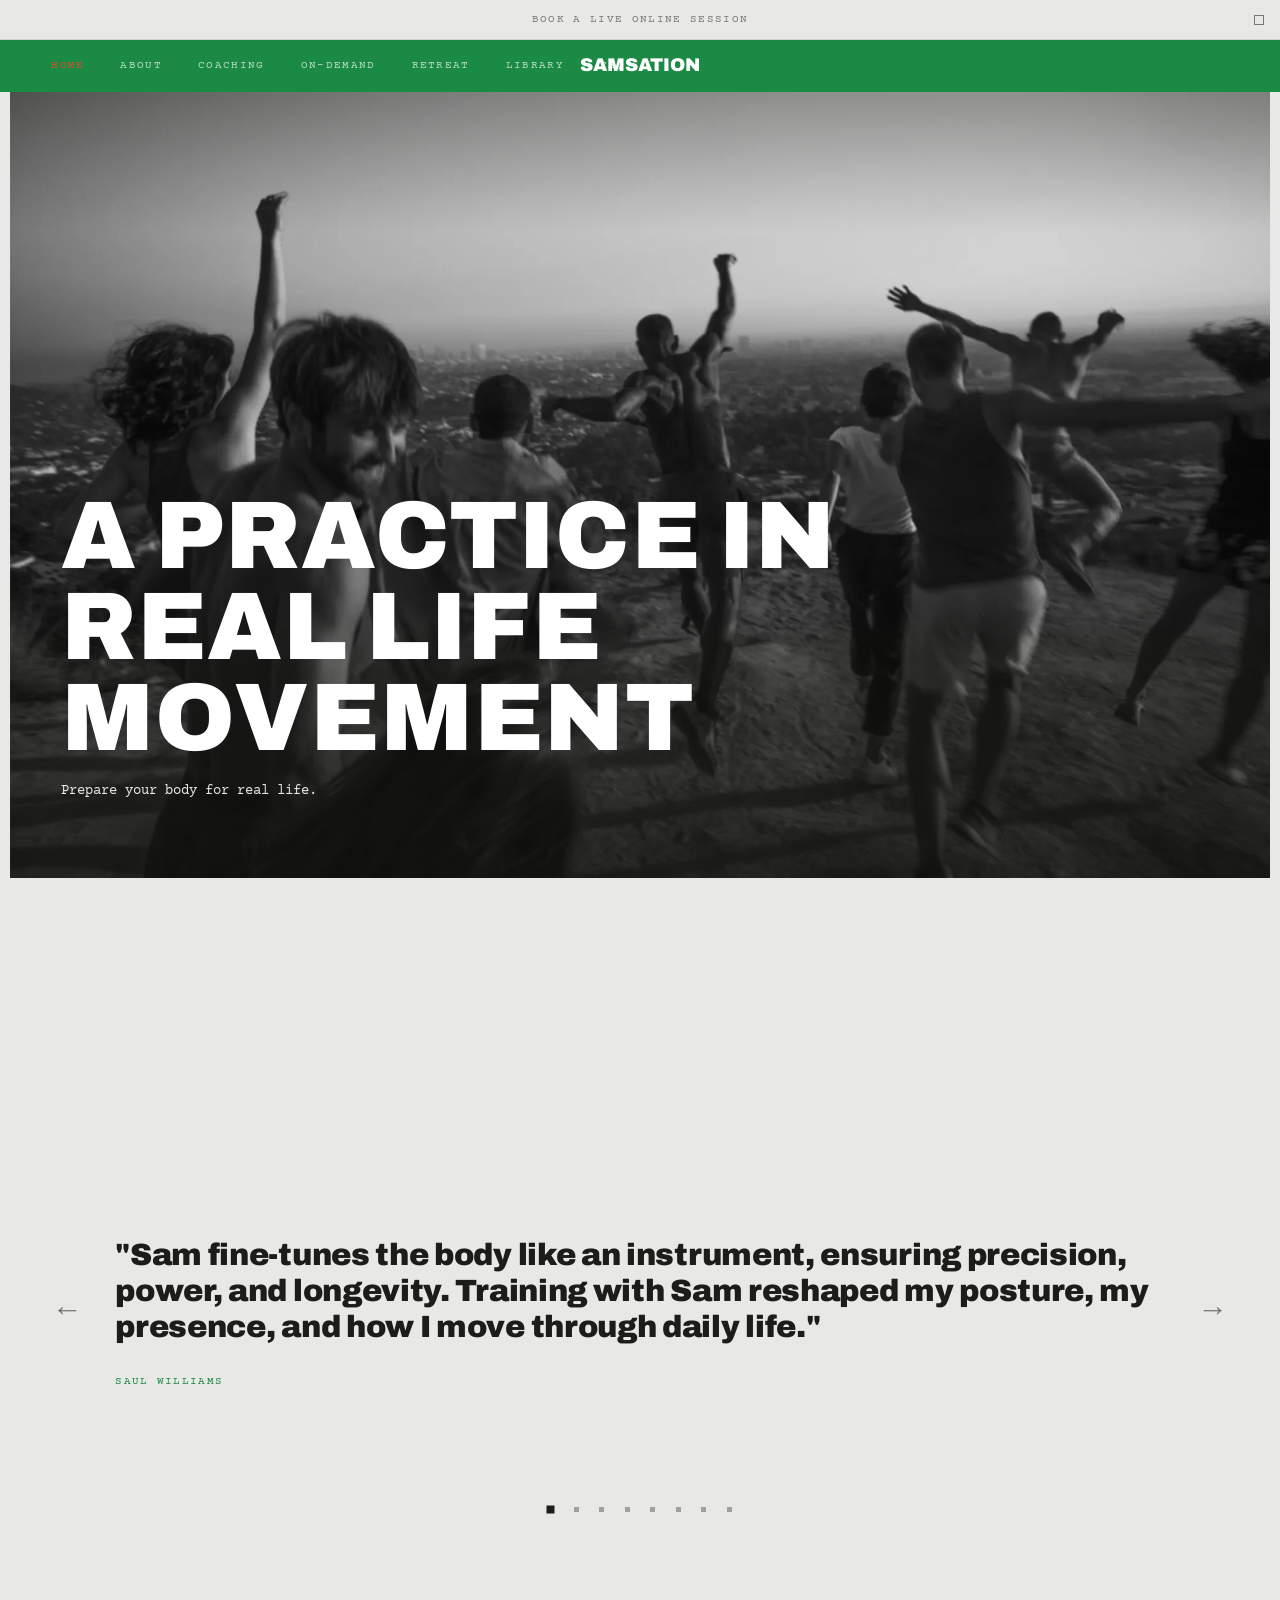
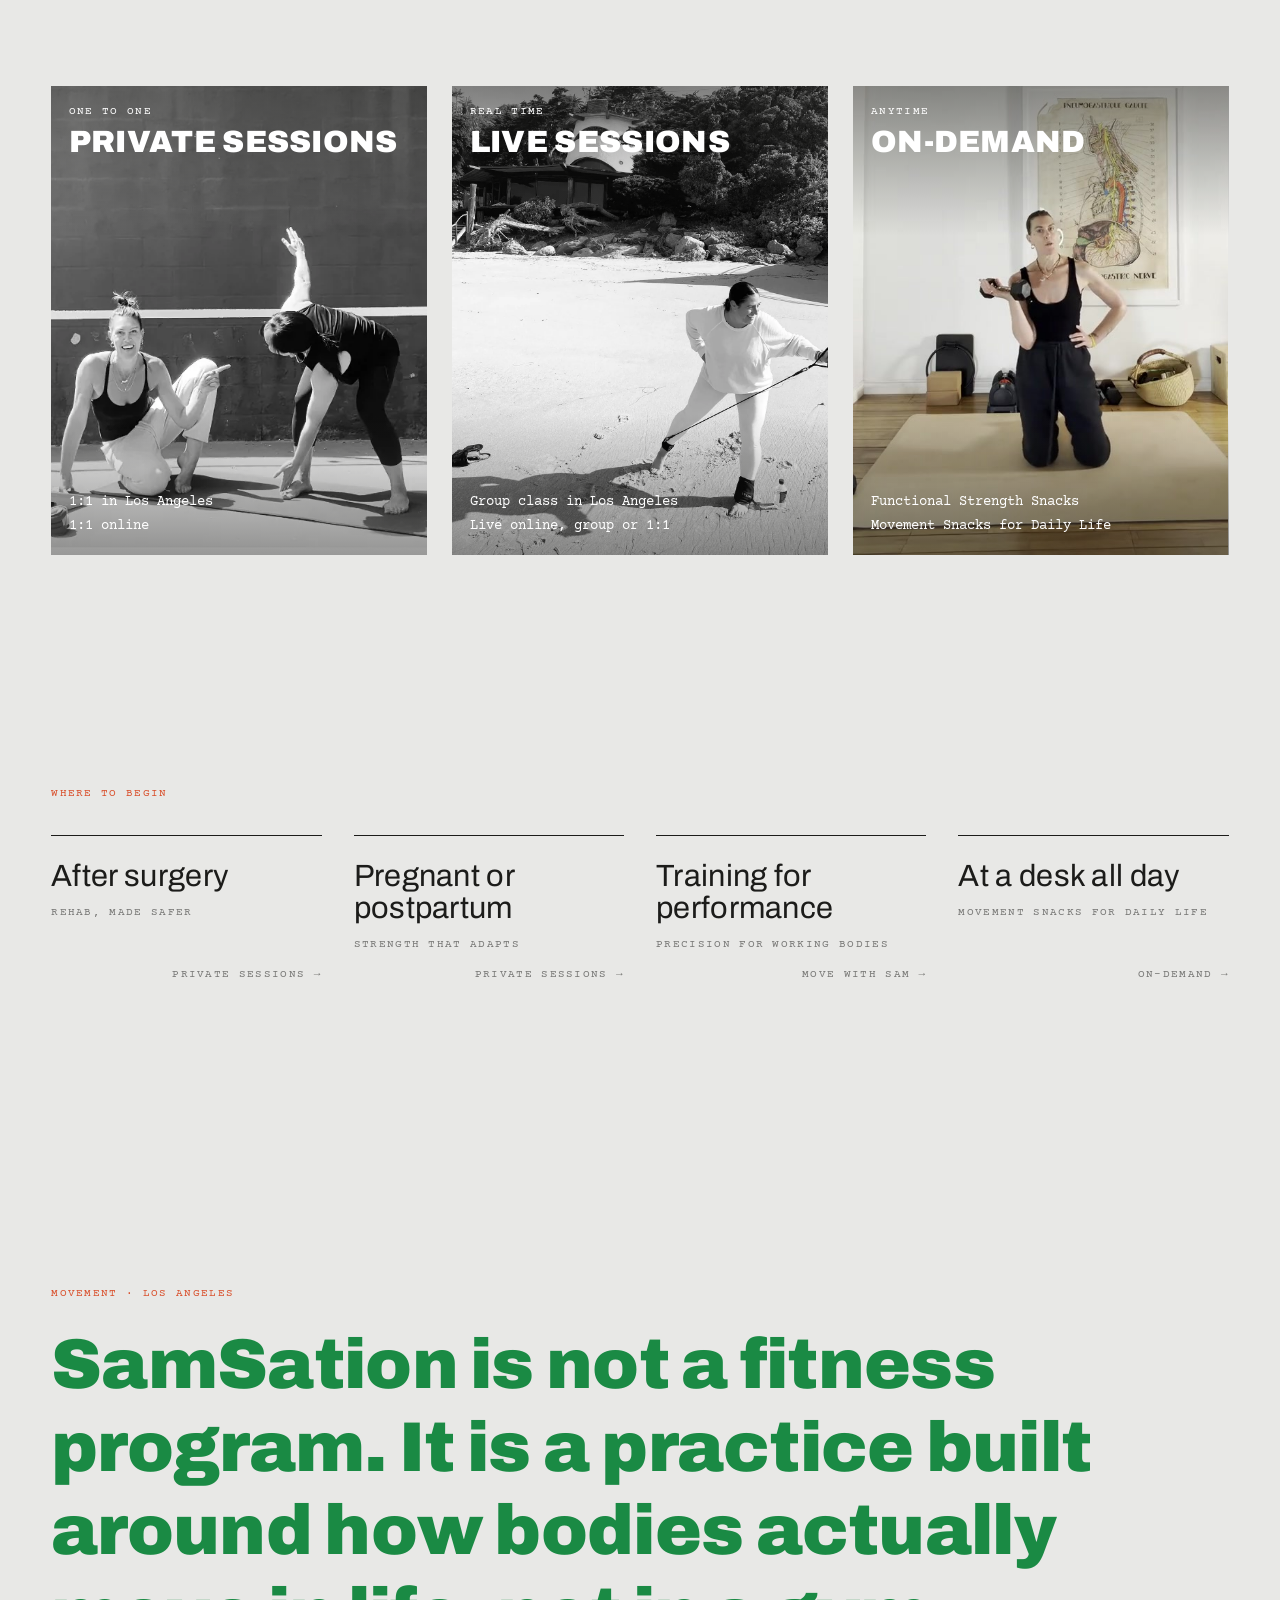
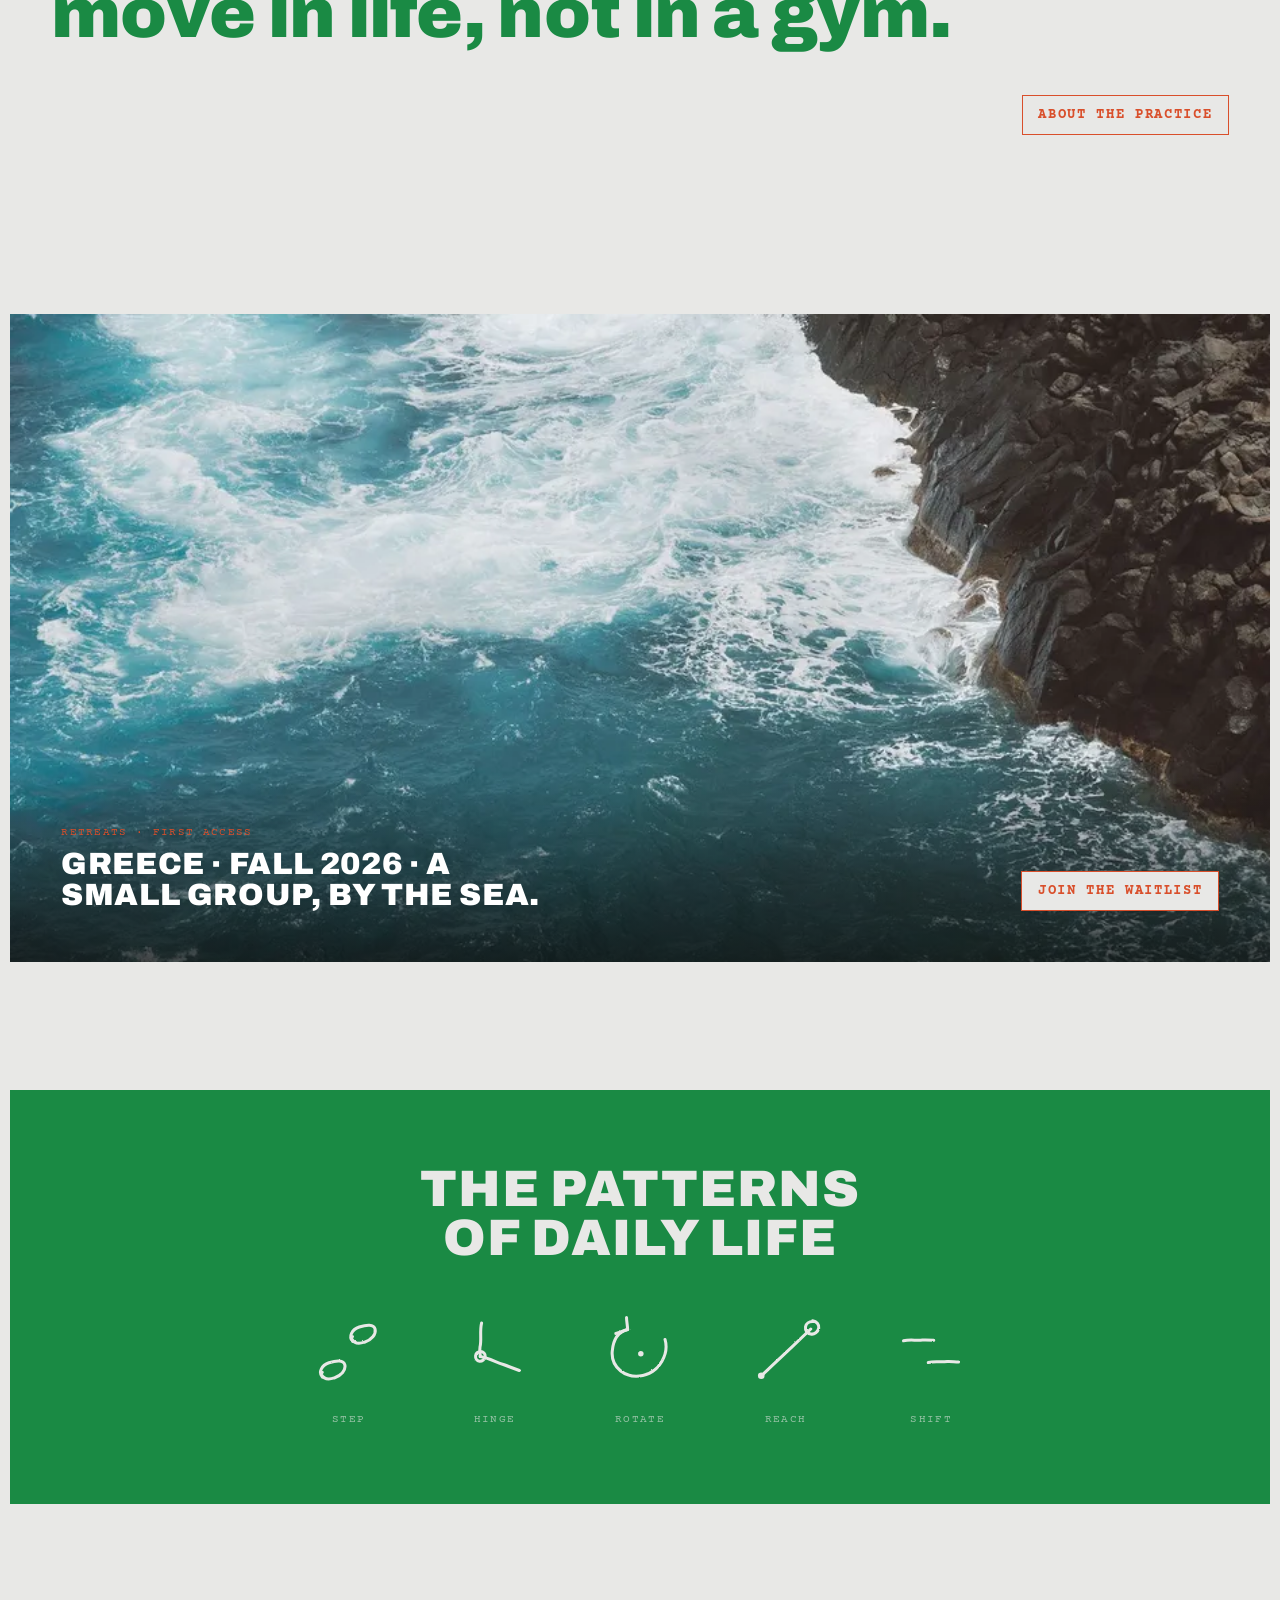
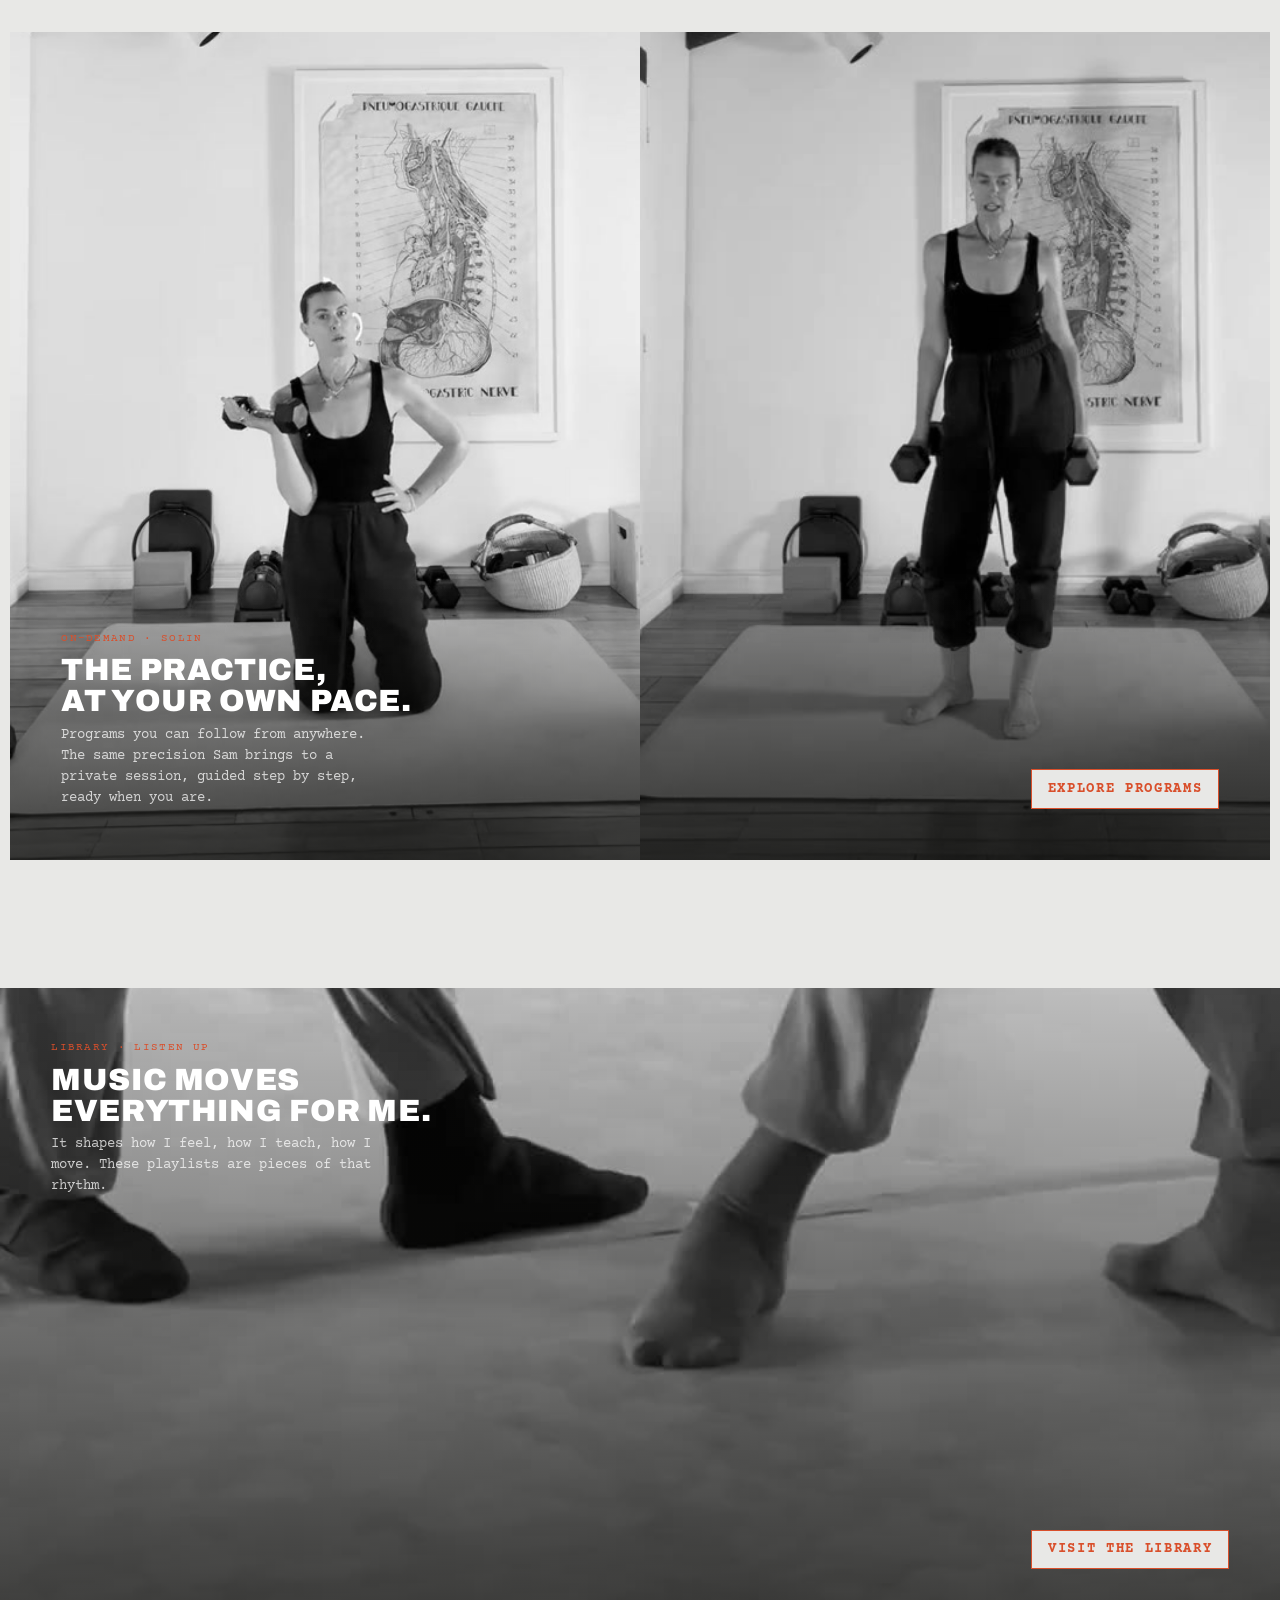
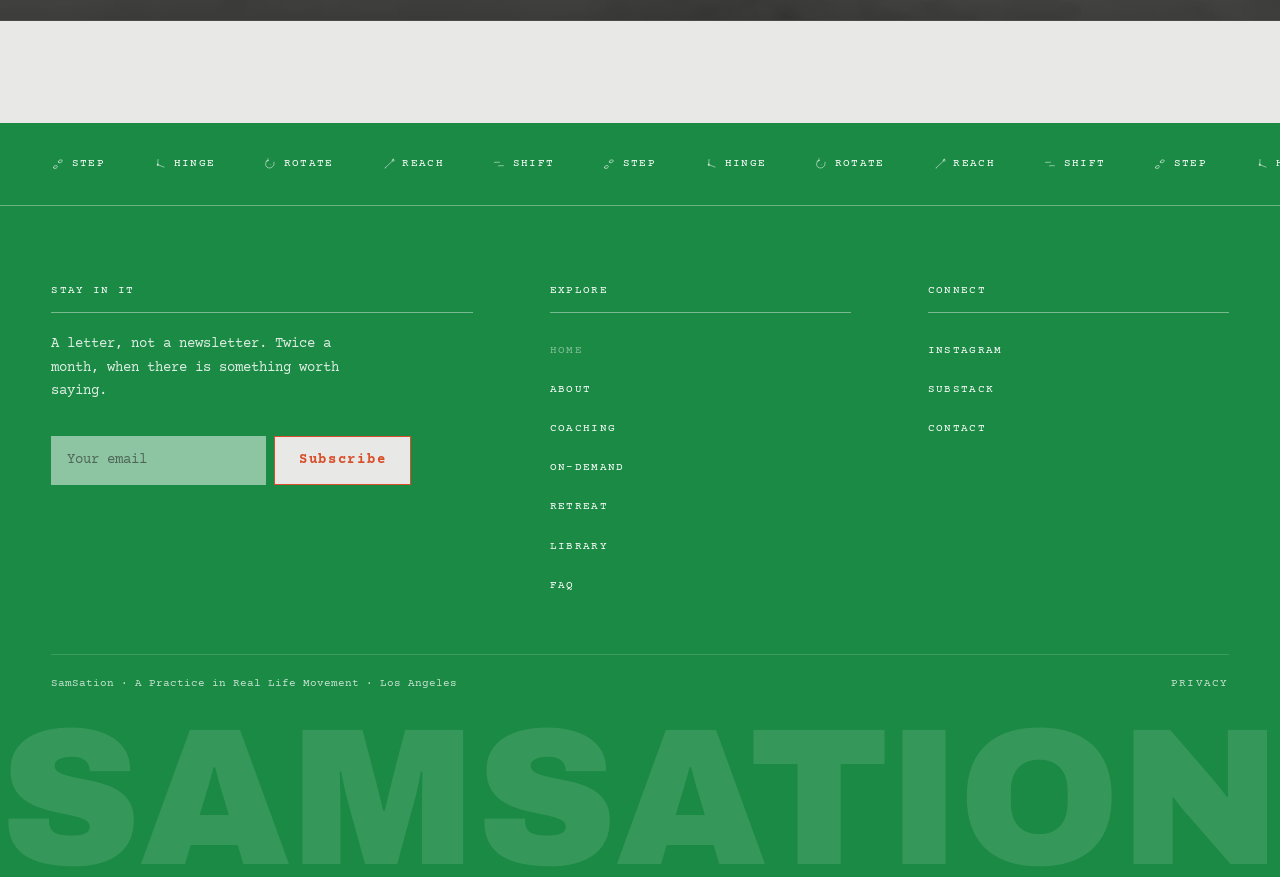
==== commit 9d919e30: "Add FAQ page: 13 Q&A with FAQPage schema, nav + footer + sitemap" ====
--- a/index.html
+++ b/index.html
@@ -6,46 +6,46 @@
   <title>SamSation · A Practice in Real Life Movement</title>
   <meta name="description" content="SamSation, a practice in real life movement. Private, group, and live sessions in Los Angeles and online. Prepare your body for real life.">
   <!-- SEO/AEO block -->
-  <link rel="canonical" href="https://samsation.co/">
+  <link rel="canonical" href="https://samrabon.com/">
   <meta property="og:type" content="website">
   <meta property="og:site_name" content="SamSation">
   <meta property="og:title" content="SamSation · A Practice in Real Life Movement">
   <meta property="og:description" content="SamSation, a practice in real life movement. Private, group, and live sessions in Los Angeles and online. Prepare your body for real life.">
-  <meta property="og:url" content="https://samsation.co/">
-  <meta property="og:image" content="https://samsation.co/img/og-home.jpg">
+  <meta property="og:url" content="https://samrabon.com/">
+  <meta property="og:image" content="https://samrabon.com/img/og-home.jpg">
   <meta property="og:image:width" content="1200">
   <meta property="og:image:height" content="630">
   <meta property="og:image:alt" content="Two dancers mid-air above the Los Angeles skyline">
   <meta name="twitter:card" content="summary_large_image">
   <meta name="twitter:title" content="SamSation · A Practice in Real Life Movement">
   <meta name="twitter:description" content="SamSation, a practice in real life movement. Private, group, and live sessions in Los Angeles and online. Prepare your body for real life.">
-  <meta name="twitter:image" content="https://samsation.co/img/og-home.jpg">
+  <meta name="twitter:image" content="https://samrabon.com/img/og-home.jpg">
   <link rel="icon" type="image/svg+xml" href="img/favicon.svg">
   <link rel="icon" type="image/png" sizes="64x64" href="img/favicon-64.png">
   <link rel="apple-touch-icon" href="img/apple-touch-icon.png">
-  <link rel="stylesheet" href="style.css?v=20260805-3">
+  <link rel="stylesheet" href="style.css?v=20260823-1">
   <script type="application/ld+json">
 {
   "@context": "https://schema.org",
   "@graph": [
     {
       "@type": "WebSite",
-      "@id": "https://samsation.co/#website",
+      "@id": "https://samrabon.com/#website",
       "name": "SamSation",
-      "url": "https://samsation.co/",
+      "url": "https://samrabon.com/",
       "publisher": {
-        "@id": "https://samsation.co/#samsation"
+        "@id": "https://samrabon.com/#samsation"
       }
     },
     {
       "@type": "LocalBusiness",
-      "@id": "https://samsation.co/#samsation",
+      "@id": "https://samrabon.com/#samsation",
       "name": "SamSation",
       "description": "A practice in real life movement. Private, group, and live sessions in Los Angeles and online.",
-      "url": "https://samsation.co/",
+      "url": "https://samrabon.com/",
       "email": "hello@samrabon.com",
       "founder": {
-        "@id": "https://samsation.co/#sam"
+        "@id": "https://samrabon.com/#sam"
       },
       "address": {
         "@type": "PostalAddress",
@@ -60,11 +60,11 @@
     },
     {
       "@type": "Person",
-      "@id": "https://samsation.co/#sam",
+      "@id": "https://samrabon.com/#sam",
       "name": "Sam Rabon",
       "jobTitle": "Movement coach",
       "description": "Sam Rabon has spent more than 40 years in movement, first as a professional dancer, then building and running studios in Sydney and Los Angeles. Today she coaches privately.",
-      "url": "https://samsation.co/about.html",
+      "url": "https://samrabon.com/about.html",
       "sameAs": [
         "https://solin.stream/samrabon",
         "https://www.instagram.com/samrabon_",
@@ -135,6 +135,7 @@
         <a href="on-demand.html">On-Demand</a>
         <a href="retreat.html">Retreat</a>
         <a href="library.html">Library</a>
+        <a href="faq.html">FAQ</a>
       </nav>
       <a href="index.html" class="nav-pill__wordmark">SamSation</a>
     </div>
@@ -150,6 +151,7 @@
     <a href="on-demand.html">On-Demand</a>
     <a href="retreat.html">Retreat</a>
     <a href="library.html">Library</a>
+    <a href="faq.html">FAQ</a>
     <div class="nav-overlay__foot">
       <a href="https://www.instagram.com/samrabon_" target="_blank" rel="noopener">Instagram</a>
       <a href="https://samrabon.substack.com" target="_blank" rel="noopener">Substack</a>
@@ -199,6 +201,15 @@
 
           <a class="ts-slide" href="coaching.html" aria-hidden="true">
             <blockquote>
+              <p class="ts-quote">"Your voice is constantly in my head, about corrections, about knee alignment, about hip alignment. I've seen loads of improvements in my body and in my training because of it."</p>
+              <footer class="ts-foot">
+                <cite class="ts-cite">Isamaya Ffrench</cite>
+              </footer>
+            </blockquote>
+          </a>
+
+          <a class="ts-slide" href="coaching.html" aria-hidden="true">
+            <blockquote>
               <p class="ts-quote">"Removed shoulder limitations and improved my singing performance. Her guidance is a game-changer for both body and mind."</p>
               <footer class="ts-foot">
                 <cite class="ts-cite">Aijia Grammer</cite>
@@ -238,15 +249,6 @@
               <p class="ts-quote">"Sam is the coaches' coach. Her eye for detail transformed not only my body but my teaching."</p>
               <footer class="ts-foot">
                 <cite class="ts-cite">Fellow Coach</cite>
-              </footer>
-            </blockquote>
-          </a>
-
-          <a class="ts-slide" href="coaching.html#private" aria-hidden="true">
-            <blockquote>
-              <p class="ts-quote">"I came to Sam after surgery, unsure if I'd ever move comfortably again. She rebuilt my confidence step by step, physically and emotionally."</p>
-              <footer class="ts-foot">
-                <cite class="ts-cite">Private Client</cite>
               </footer>
             </blockquote>
           </a>
@@ -511,6 +513,7 @@
           <a href="on-demand.html">On-Demand</a>
           <a href="retreat.html">Retreat</a>
           <a href="library.html">Library</a>
+          <a href="faq.html">FAQ</a>
         </div>
       </nav>
       <div class="footer__col">
--- a/style.css
+++ b/style.css
@@ -2049,13 +2049,16 @@
 .tsh-link--light { color: #fff; }
 
 /* Offers: two blocks, generous gap, no cards */
-.tsh-offers { display: grid; grid-template-columns: 1fr 1fr; gap: 6vw; padding: 12vh 8vw; max-width: 1400px; margin: 0 auto; }
-.tsh-offer { display: block; text-decoration: none; color: var(--ink); }
-.tsh-offer__img { aspect-ratio: 4 / 3; overflow: hidden; margin-bottom: 22px; }
+.tsh-offers { display: grid; grid-template-columns: 1fr 1fr; gap: 0; padding: 0; max-width: none; margin: 0; }
+.tsh-offer { display: block; text-decoration: none; color: var(--ink); position: relative; }
+.tsh-offer__text { position: absolute; left: 2rem; bottom: 1.8rem; right: 2rem; z-index: 2; color: #fff; }
+.tsh-offer__text .label { color: rgba(255,255,255,0.85); }
+.tsh-offer__img::after { content: ""; position: absolute; inset: 0; background: linear-gradient(180deg, rgba(28,28,26,0) 55%, rgba(28,28,26,0.55) 100%); pointer-events: none; }
+.tsh-offer__img { aspect-ratio: 4 / 5; overflow: hidden; margin-bottom: 0; position: relative; }
 .tsh-offer__img img { width: 100%; height: 100%; object-fit: cover; transition: transform 0.6s ease; }
 @media (hover: hover) and (pointer: fine) { .tsh-offer:hover .tsh-offer__img img { transform: scale(1.03); } }
 .tsh-offer .label { display: block; margin-bottom: 12px; }
-.tsh-offer__line { font-family: var(--f-display); font-weight: 900; text-transform: uppercase; letter-spacing: var(--ls-caps); font-size: 1.3rem; line-height: 1.25; margin: 0 0 16px; max-width: 26ch; }
+.tsh-offer__line { font-family: var(--f-display); font-weight: 900; text-transform: uppercase; letter-spacing: var(--ls-caps); font-size: 1.3rem; line-height: 1.25; margin: 0 0 12px; max-width: 26ch; }
 
 /* Story: paragraph left, one large glyph + small photo right */
 .tsh-story { display: grid; grid-template-columns: 1.1fr 1fr; gap: 6vw; align-items: center; padding: 10vh 8vw 14vh; max-width: 1400px; margin: 0 auto; }
@@ -2076,7 +2079,7 @@
   .tsh-hero__title { white-space: normal; }
   .tsh-hero__eyebrow--l { top: auto; bottom: 6vh; transform: none; }
   .tsh-hero__eyebrow--r { top: auto; bottom: 6vh; transform: none; }
-  .tsh-offers { grid-template-columns: 1fr; gap: 56px; padding: 10vh 6vw; }
+  .tsh-offers { grid-template-columns: 1fr; gap: 0; padding: 0; }
   .tsh-story { grid-template-columns: 1fr; gap: 48px; padding: 6vh 6vw 10vh; }
   .tsh-story__art { min-height: 240px; justify-content: flex-start; }
   .tsh-story__glyph { left: auto; right: 0; width: 180px; height: 180px; }
@@ -2087,3 +2090,98 @@
 .s-needs__pic img { width: 100%; aspect-ratio: 4 / 5; object-fit: cover; display: block; margin-bottom: 0.5rem; filter: grayscale(1); transition: filter var(--dur-med, 0.3s) ease; }
 @media (hover: hover) and (pointer: fine) { .s-needs__item:hover .s-needs__pic img { filter: grayscale(0); } }
 @media (hover: none) { .s-needs__pic img { filter: none; } }
+
+/* ── TSH nav: wordmark left, links right, mode toggle docked at the end ── */
+.tsh .nav-pill.is-expanded .nav-pill__inner { display: flex; align-items: center; gap: 1.5rem; width: calc(100vw - 2rem); padding: 0 1.5rem; }
+.tsh .nav-pill.is-expanded .nav-pill__hamburger { display: none; }
+.tsh .nav-pill__wordmark { position: static !important; transform: none !important; left: auto !important; top: auto !important; }
+.tsh .nav-pill.is-expanded .nav-pill__links { margin-left: auto; justify-content: flex-end; }
+.tsh .nav-pill__inner .mode-toggle { position: static; height: auto; padding: 0; color: rgba(255,255,255,0.7); }
+.tsh .nav-pill__inner .mode-toggle:hover { color: var(--accent2); }
+@media (max-width: 720px) {
+  .tsh .nav-pill__inner { display: flex; align-items: center; justify-content: space-between; padding: 0 0.9rem; gap: 0.75rem; }
+  .tsh .nav-pill__inner .nav-pill__wordmark { order: 1; }
+  .tsh .nav-pill__inner .nav-pill__hamburger { order: 0; display: flex; }
+  .tsh .nav-pill__inner .mode-toggle { order: 2; position: static; transform: none; }
+  .tsh .nav-pill__inner .nav-pill__links { display: none; }
+}
+
+/* ── TSH round 2: nav top, hero claim bottom, needs cleanup, full-width claim, offer video ── */
+.tsh .nav-pill { top: 0 !important; }
+.tsh .topbar { display: none; }
+.tsh-hero__title--bottom { position: absolute; left: 0; right: 0; bottom: 6vh; z-index: 2; }
+.tsh .s-needs__item { border-top: none; padding-top: 0; }
+.tsh .s-needs__pic img { aspect-ratio: 4 / 5; height: auto; }
+.tsh-claim { padding: 14vh var(--page-pad) 10vh; }
+.tsh-claim h2 { font-family: var(--f-display); font-weight: 900; text-transform: uppercase; letter-spacing: var(--ls-display); font-size: clamp(1.8rem, 4.6vw, 4rem); line-height: 1.05; margin: 0; }
+.tsh-claim h2 a { color: var(--ink); text-decoration: none; }
+@media (hover: hover) { .tsh-claim h2 a:hover { color: var(--accent2); } }
+.tsh-offer__video { width: 100%; aspect-ratio: 4 / 5; object-fit: cover; display: block; }
+@media (max-width: 720px) {
+  .tsh-hero__title--bottom { bottom: 14vh; }
+  .tsh-claim { padding: 8vh var(--page-pad) 6vh; }
+}
+
+/* ── TSH round 3: edge-to-edge nav, offer media centering, hero spacing ── */
+.tsh .nav-pill { top: 0 !important; left: 0 !important; transform: none !important; width: 100vw; }
+.tsh .nav-pill.is-expanded .nav-pill__inner { width: 100%; }
+.tsh .hero-full { margin-top: 0; }
+.tsh-offer__img img { object-position: center; }
+.tsh-offer__video { object-position: 68% 50%; }
+.tsh .s-patterns-module { margin-bottom: 0; }
+
+/* ── TSH round 4: nav truly full-bleed regardless of state; offer reframing ── */
+.tsh .nav-pill { top: 0 !important; left: 0 !important; right: 0 !important; transform: none !important; width: 100% !important; max-width: none !important; margin: 0 !important; }
+.tsh .nav-pill__inner { width: 100% !important; max-width: none !important; display: flex !important; align-items: center; gap: 1.5rem; padding: 0 1.5rem !important; grid-template-columns: none; }
+@media (min-width: 721px) {
+  .tsh .nav-pill__links { display: flex !important; margin-left: auto; }
+  .tsh .nav-pill__hamburger { display: none !important; }
+}
+.tsh-offer__img img { object-position: center; }
+.tsh-offer__video { object-position: 50% 68%; }
+
+/* ── TSH: air between glyph module and retreat ── */
+.tsh .s-patterns-module { margin-bottom: var(--section); }
+
+/* ── 37 · FAQ page (append-only, 2026-08-23) ──
+   Open ledger of questions. Hairline dividers, display questions,
+   mono answers. details/summary, no JS. */
+.s-faq {
+  padding: 0 var(--page-pad);
+  margin-bottom: var(--section-sm);
+}
+.s-faq__label { display: block; margin-bottom: 1.25rem; }
+.s-faq__item { border-top: 1px solid var(--hairline); }
+.s-faq__item:last-child { border-bottom: 1px solid var(--hairline); }
+.s-faq__q {
+  display: flex;
+  align-items: baseline;
+  justify-content: space-between;
+  gap: 1.5rem;
+  padding: 1.4rem 0;
+  cursor: pointer;
+  list-style: none;
+  transition: color var(--dur-fast) var(--ease);
+}
+.s-faq__q::-webkit-details-marker { display: none; }
+.s-faq__q h2 {
+  font-size: var(--t-h3);
+  letter-spacing: var(--ls-caps);
+  line-height: var(--lh-tight);
+}
+.s-faq__q:hover { color: var(--accent2); }
+.s-faq__mark {
+  flex: 0 0 auto;
+  font-family: var(--f-mono);
+  font-size: var(--t-body);
+  align-self: center;
+}
+.s-faq__mark::before { content: "+"; }
+.s-faq__item[open] .s-faq__mark::before { content: "\2212"; }
+.s-faq__a { max-width: 62ch; padding: 0 0 1.75rem; }
+.s-faq__a p { line-height: var(--lh-mono); }
+.s-faq__a p + p { margin-top: 0.75rem; }
+@media (max-width: 640px) {
+  .s-faq__q { padding: 1.1rem 0; gap: 1rem; }
+  .s-faq__a { padding-bottom: 1.4rem; }
+}
